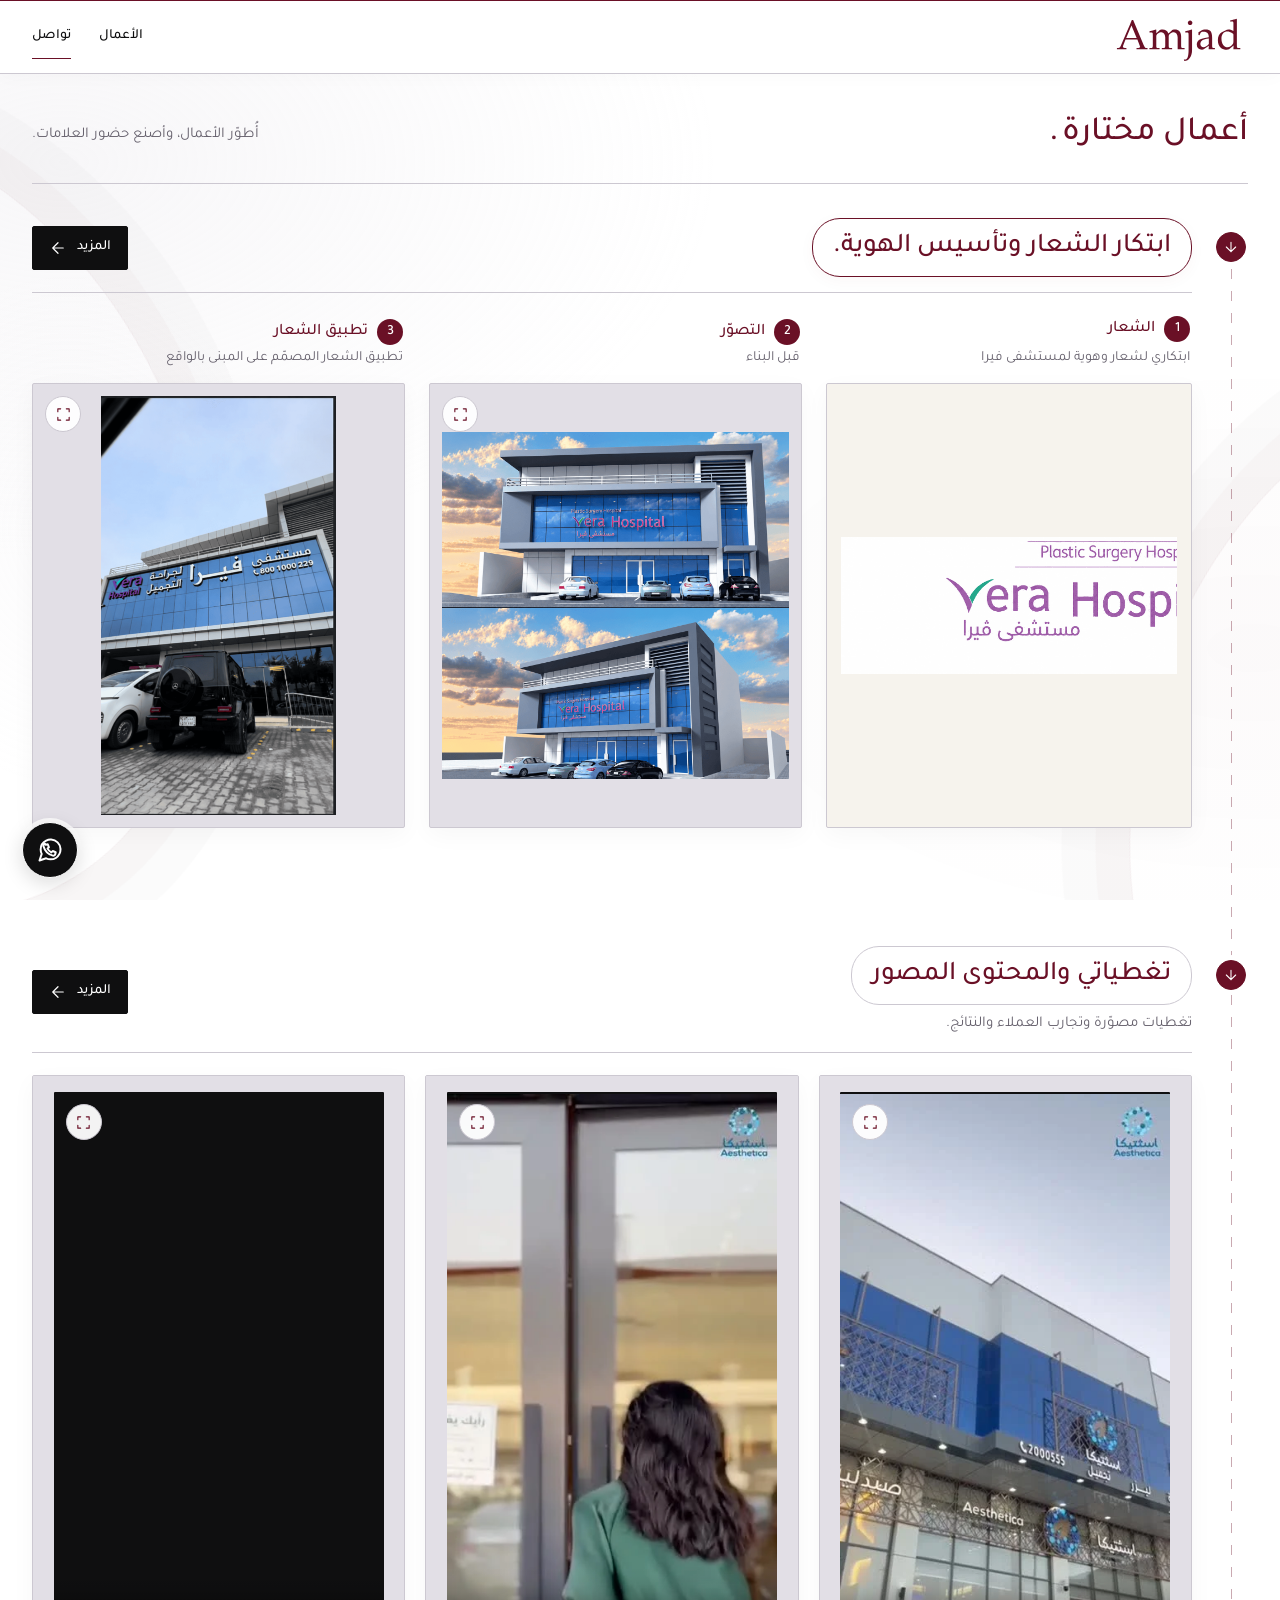
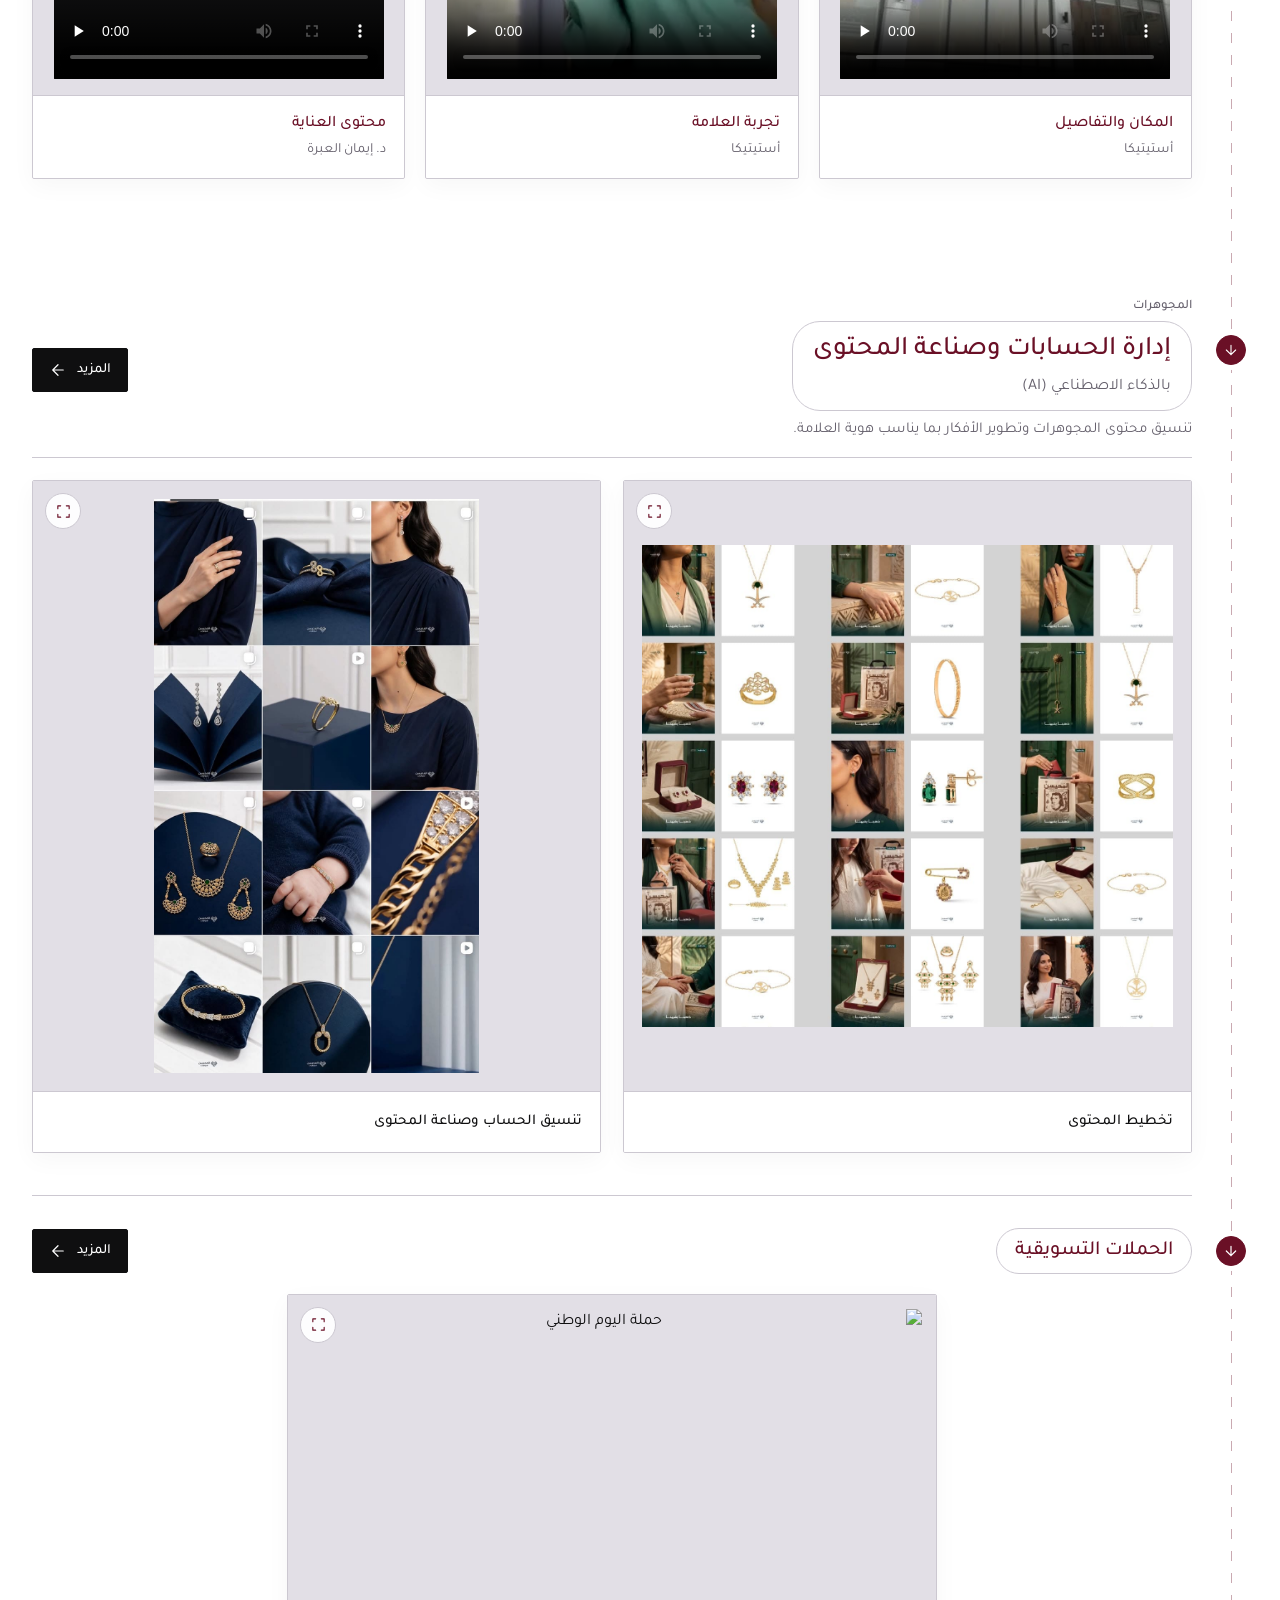
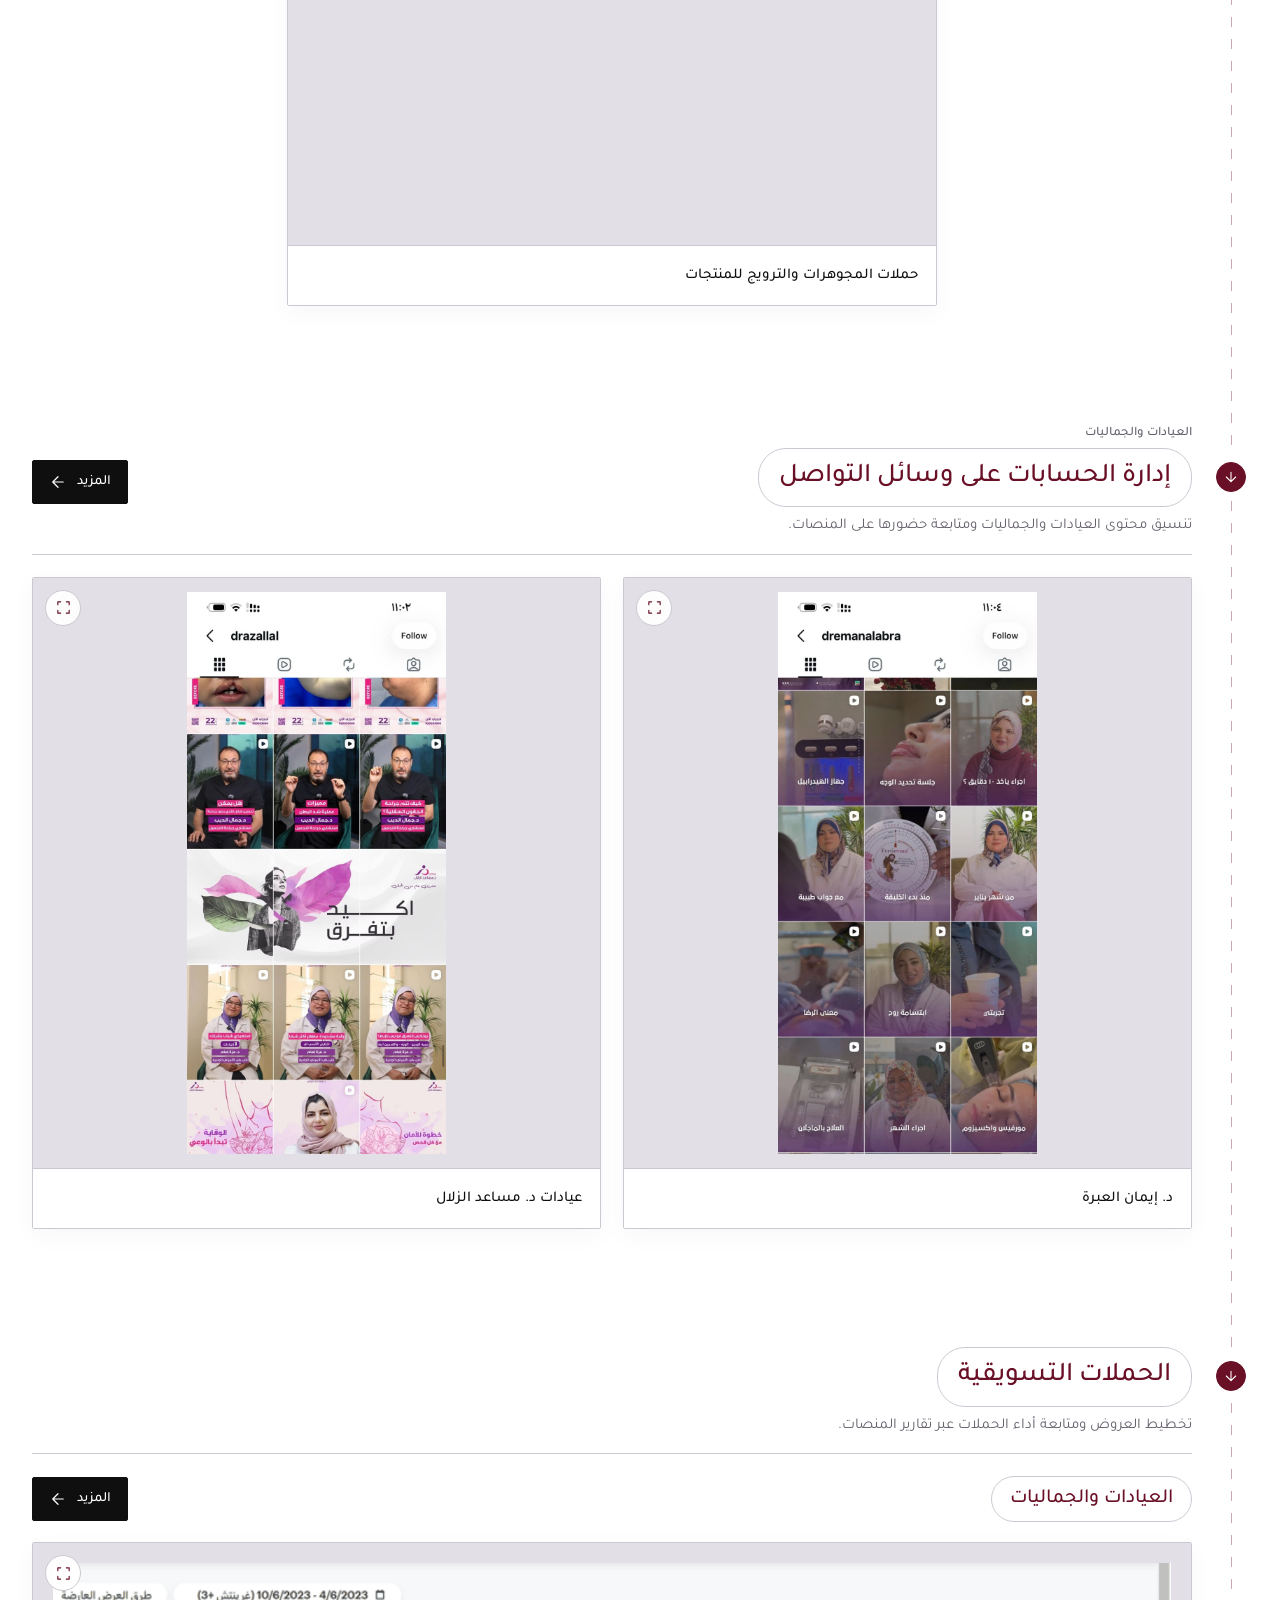
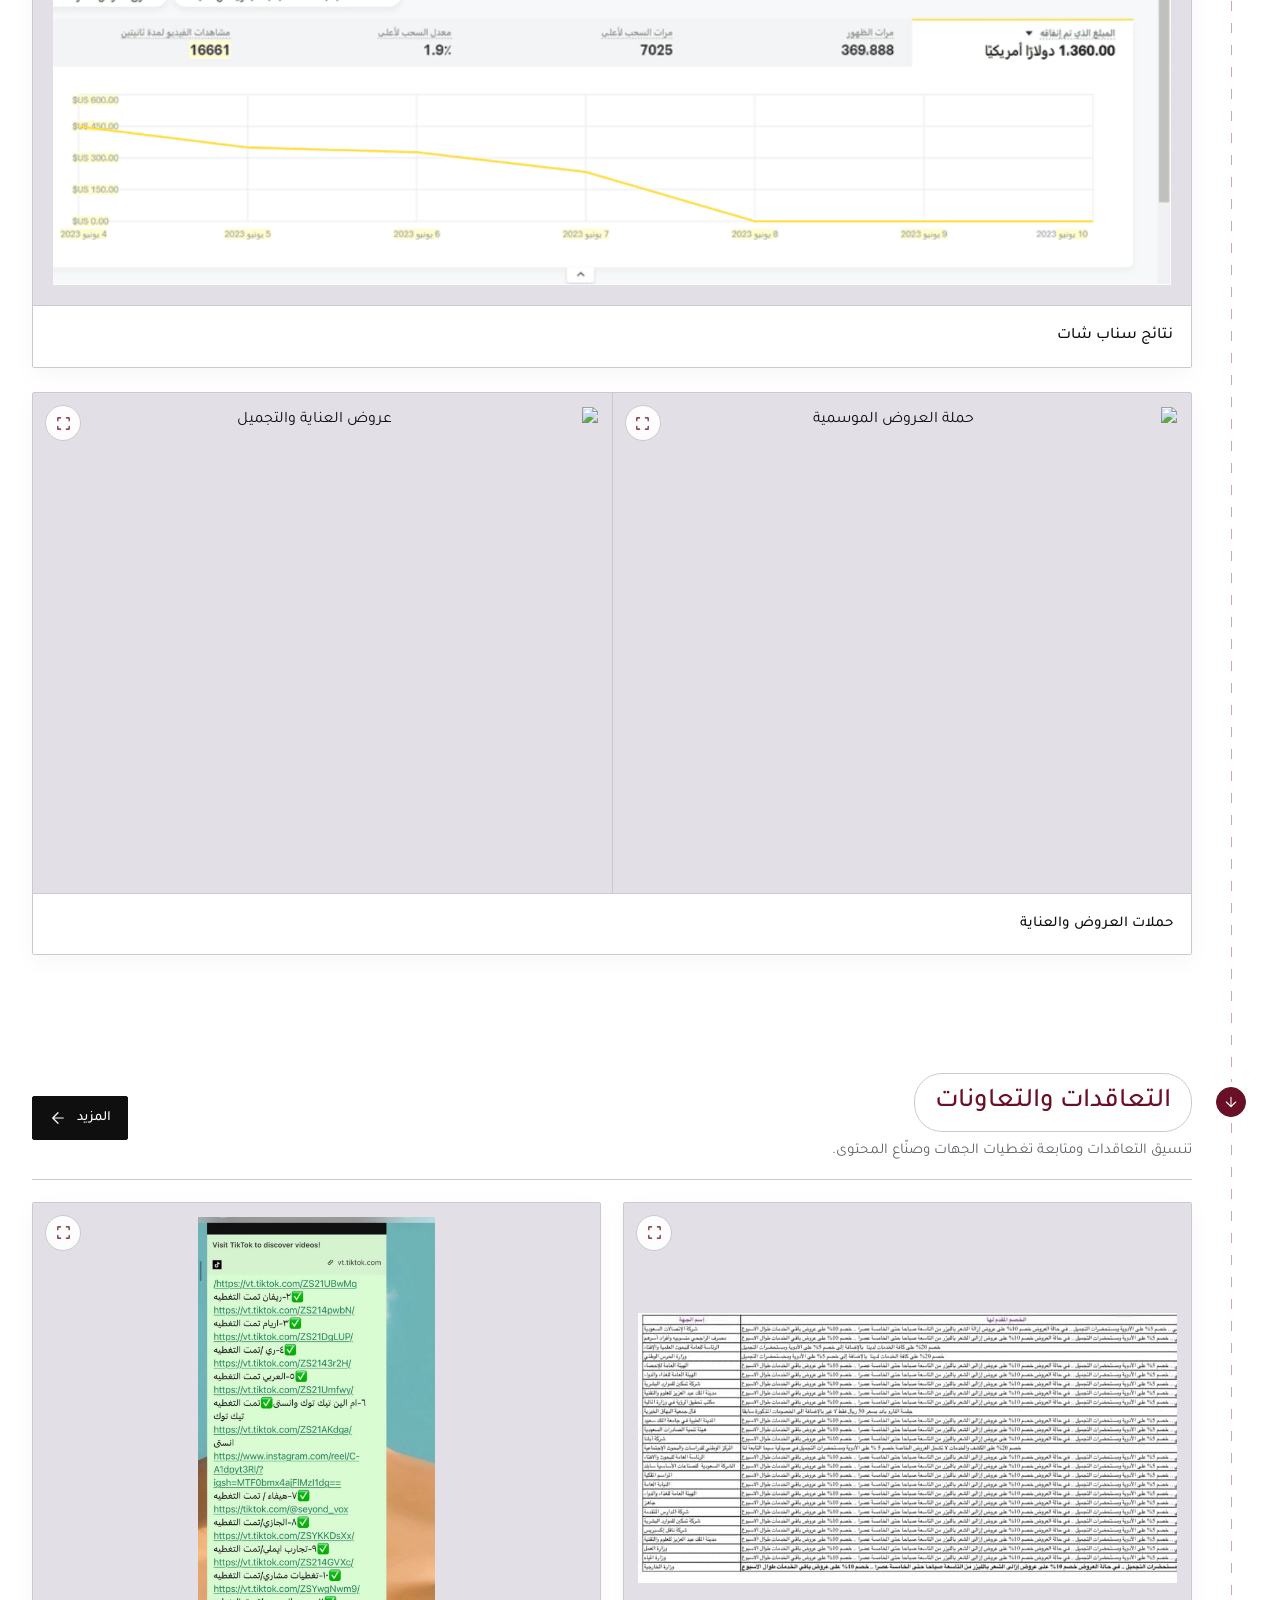
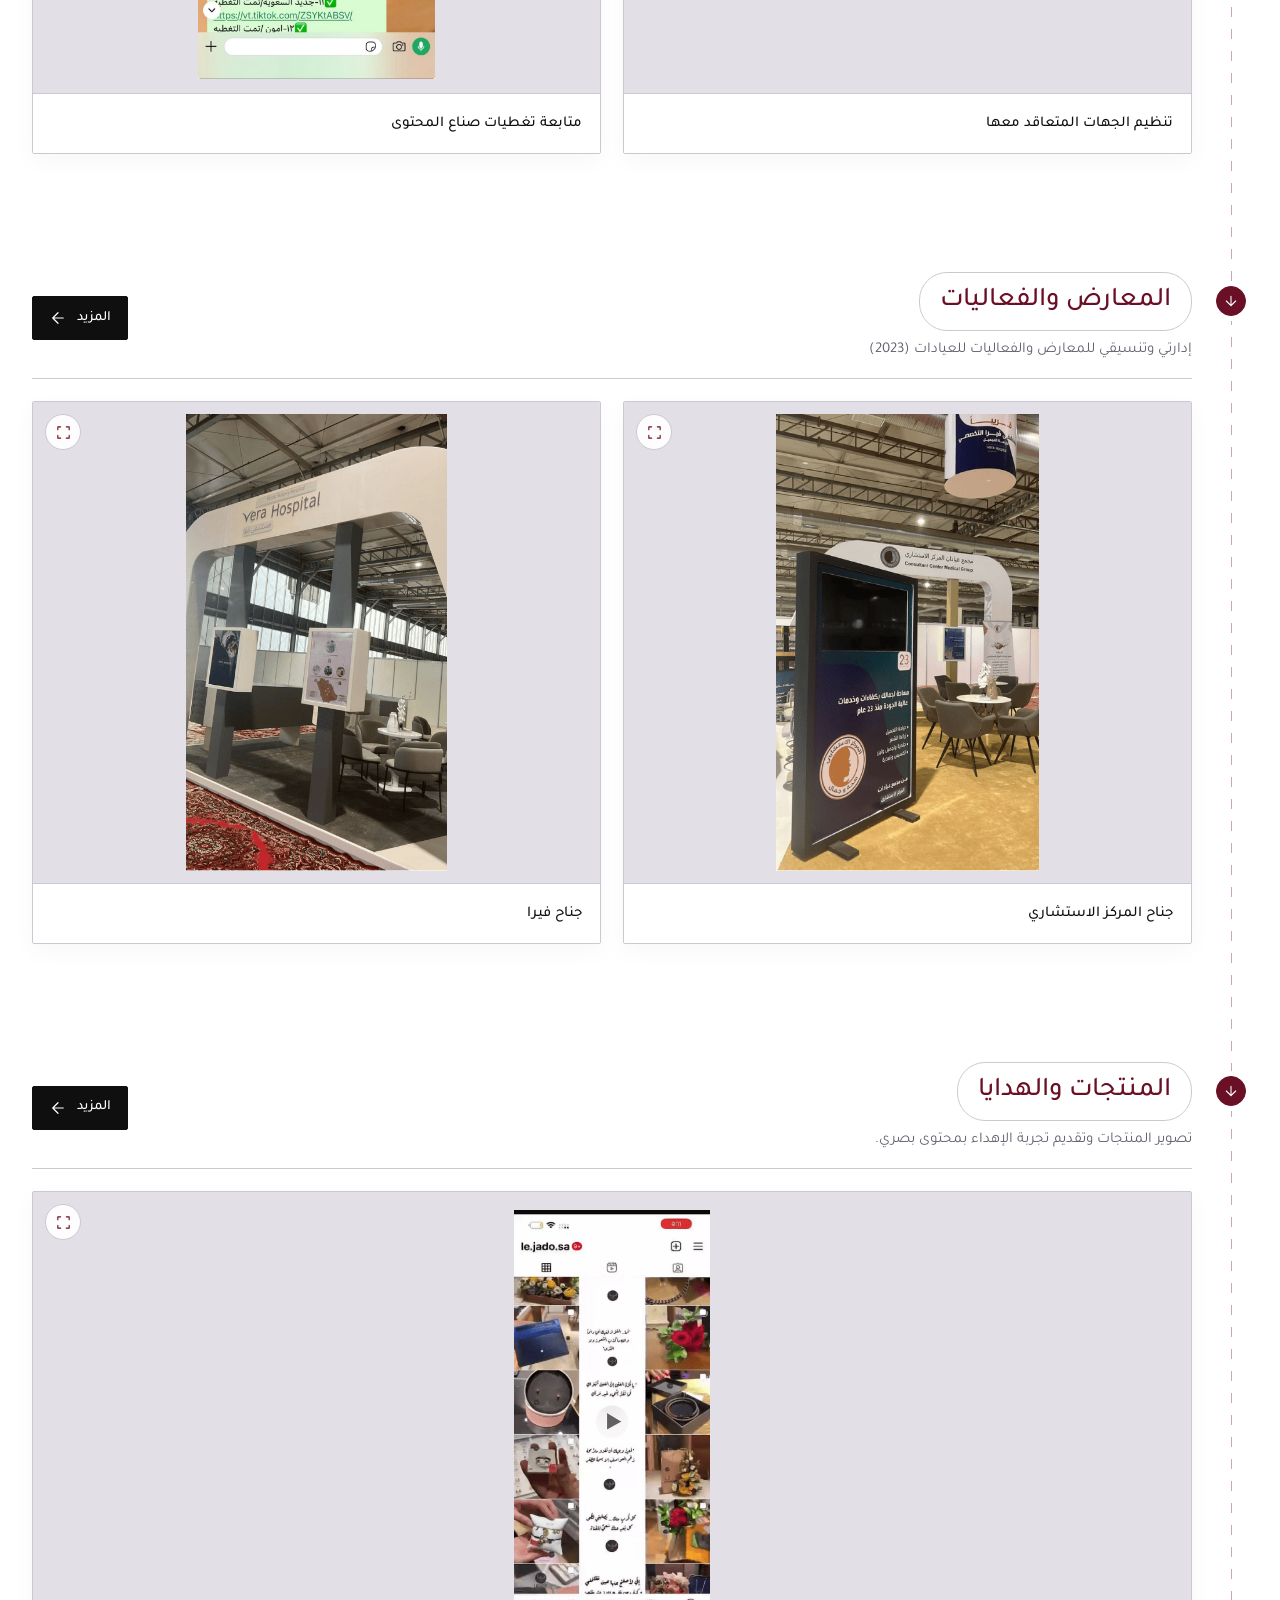
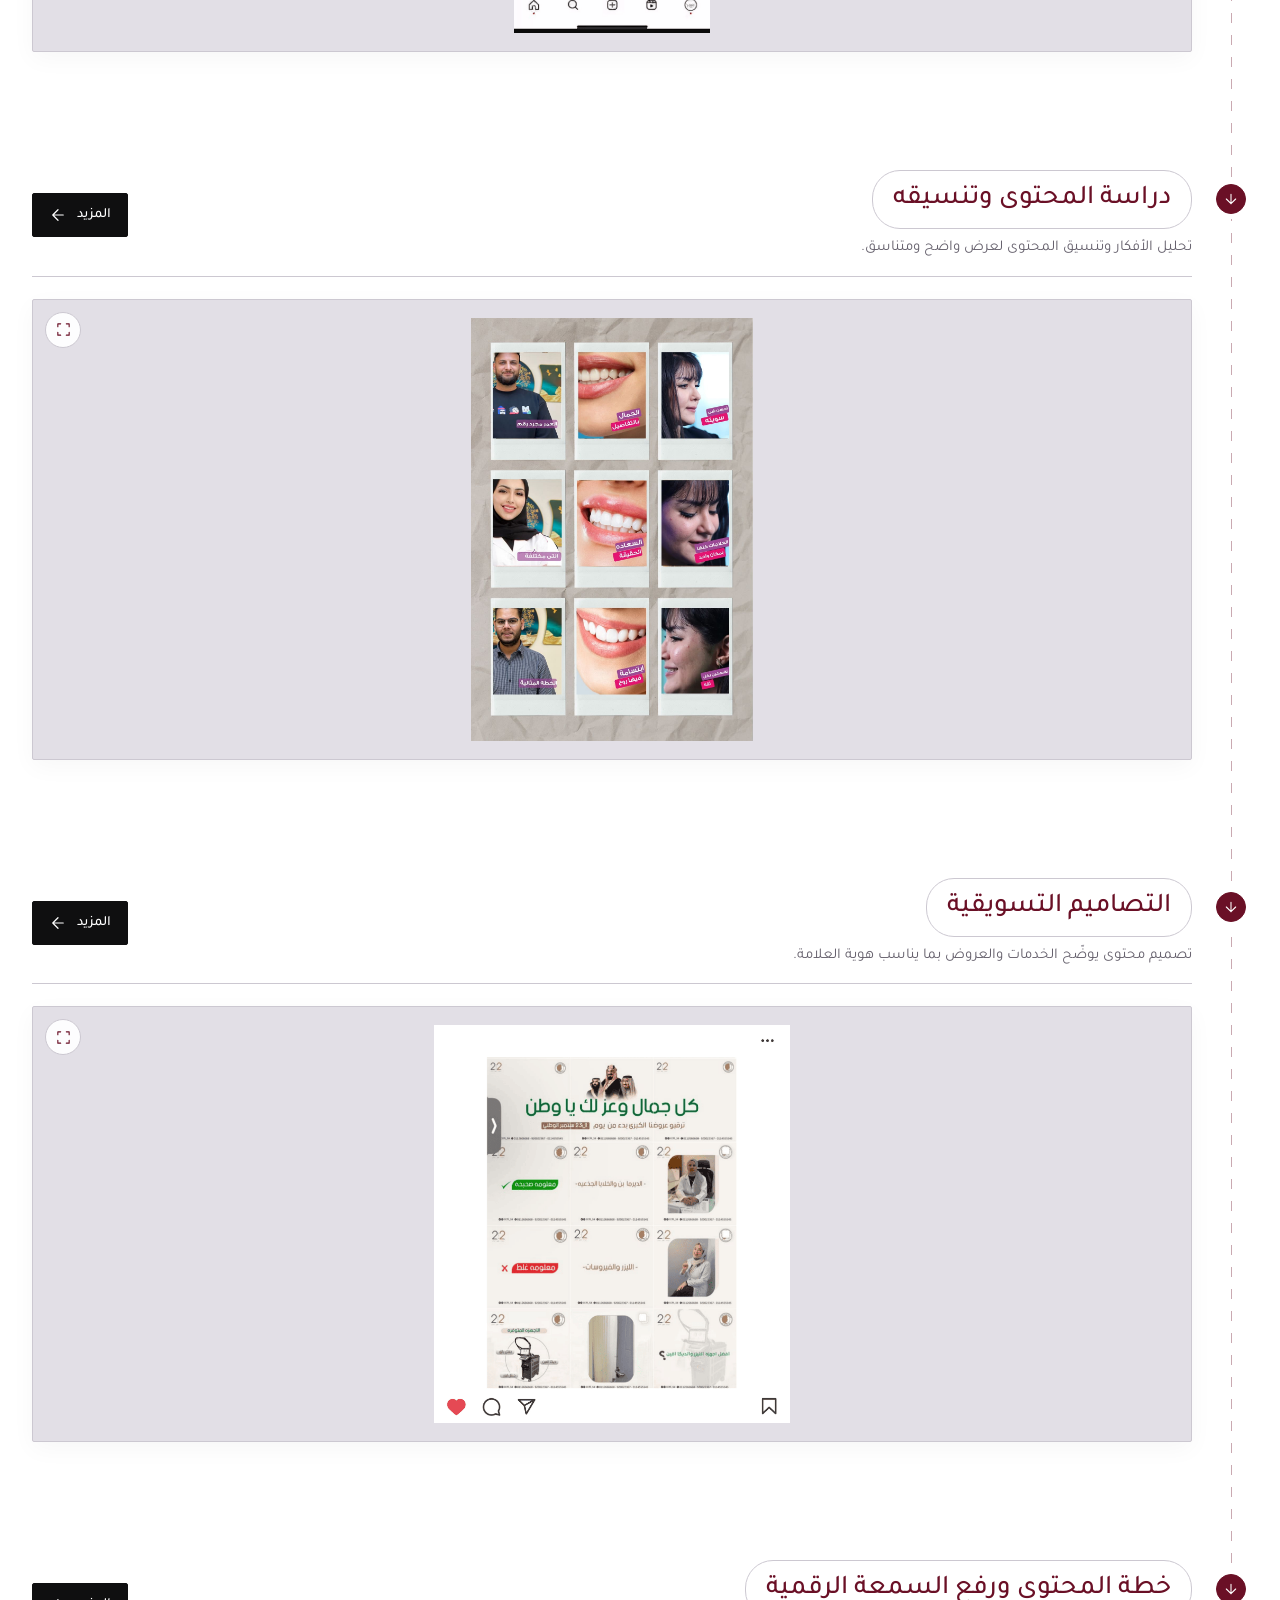
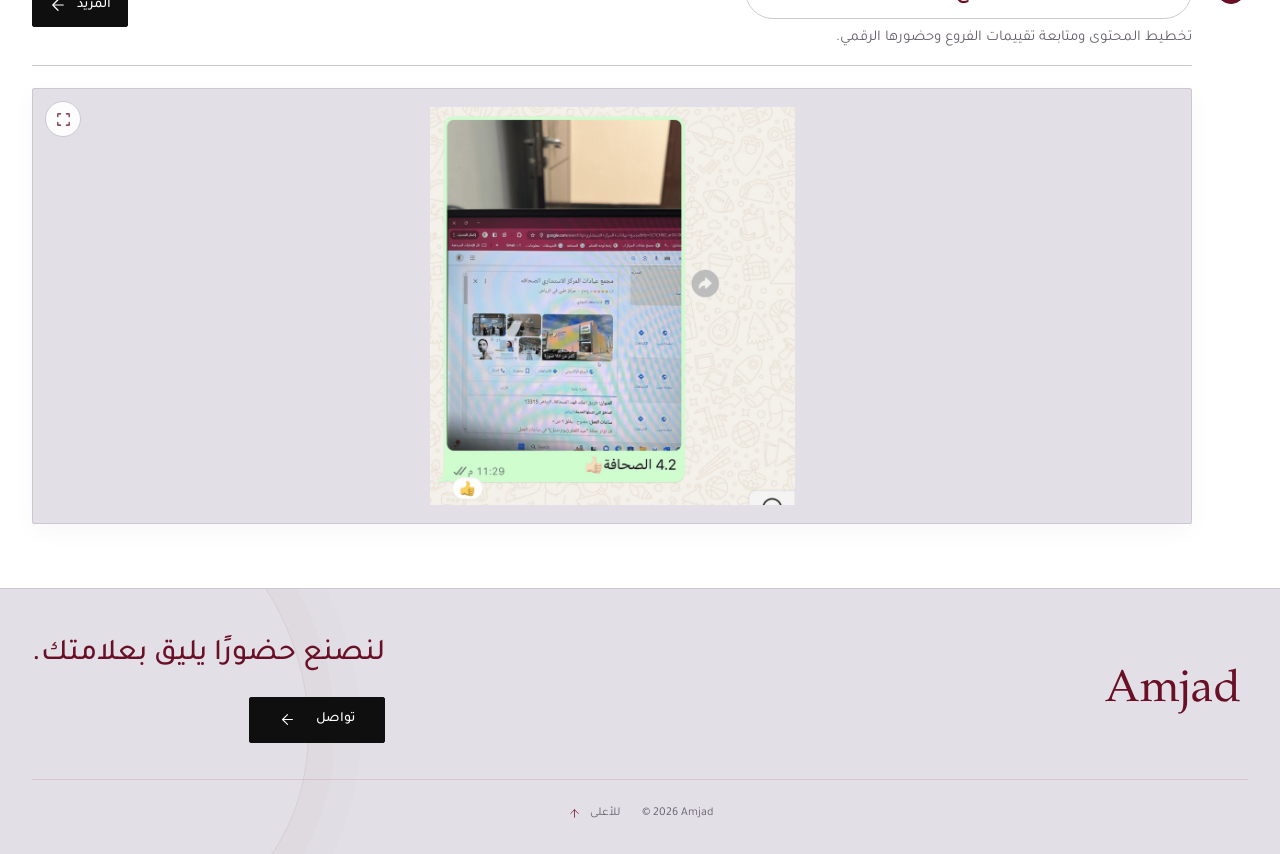
==== index.html @ 22a1ef69 "Add files via upload" ====
<!doctype html>
<html lang="ar" dir="rtl">
<head>
<meta charset="utf-8">
<meta name="viewport" content="width=device-width, initial-scale=1, viewport-fit=cover">
<meta name="theme-color" content="#6a1026">
<meta name="description" content="Amjad — تطوير الأعمال، ابتكار الهوية وصناعة حضور العلامات."><title>Amjad | معرض الأعمال</title>
<link rel="icon" type="image/svg+xml" href="amjad-mark.svg">
<link rel="stylesheet" href="style.css"><script src="script.js" defer></script>
</head>
<body>
<div class="page-ambience" aria-hidden="true"><span class="ambient-orbit orbit-one"></span><span class="ambient-orbit orbit-two"></span><span class="ambient-glow"></span>
</div><a class="skip-link" href="#work">انتقل إلى الأعمال</a>
<header class="site-header">
<div class="wrap header-inner"><a href="#top" class="amjad-brand" aria-label="AMJAD، الرئيسية"><img class="brand-wordmark" src="amjad-wordmark.svg" alt="Amjad" width="144" height="52"></a>
<nav aria-label="التنقل الرئيسي"><a href="#work">الأعمال</a><a class="nav-contact" href="https://wa.me/966501286995" target="_blank" rel="noopener" aria-label="تواصل عبر واتساب">تواصل</a>
</nav>
</div>
</header>
<main id="top">
<section class="hero wrap" aria-labelledby="hero-title">
<div class="hero-copy">
<h1 id="hero-title">أعمال مختارة<span class="hero-period">.</span>
</h1>
<p class="hero-role">أُطوّر الأعمال، وأصنع حضور العلامات.</p>
</div>
</section>
<section id="work" class="work-section wrap" aria-label="الأعمال المختارة">
<section id="vera" class="project-section vera-project" aria-labelledby="title-vera">
<div class="project-heading">
<div class="heading-copy"><a class="section-flow" href="#videos" aria-label="الانتقال إلى تغطياتي والمحتوى المصور">
<svg viewBox="0 0 24 24" fill="none" stroke="currentColor" stroke-width="1.6" stroke-linecap="round" stroke-linejoin="round" aria-hidden="true" focusable="false"><path d="M12 5v14 M5 12l7 7 7-7"/>
</svg></a>
<h2 id="title-vera">ابتكار الشعار وتأسيس الهوية<span class="title-dot">.</span>
</h2>
</div>
<button class="more-link" type="button" data-gallery="vera" data-start="3" aria-label="المزيد من تطبيقات هوية فيرا والكتالوج"><span>المزيد</span>
<svg viewBox="0 0 24 24" fill="none" stroke="currentColor" stroke-width="1.6" stroke-linecap="round" stroke-linejoin="round" aria-hidden="true" focusable="false"><path d="M19 12H5 M12 5l-7 7 7 7"/>
</svg>
</button>
</div>
<div class="vera-journey" aria-label="رحلة فيرا: ابتكار الشعار ثم التصوّر قبل البناء ثم تطبيق الشعار على المبنى">
<figure class="vera-stage vera-logo-stage">
<figcaption><span class="vera-phase-name"><span class="vera-stage-number" dir="ltr">1</span><strong>الشعار</strong></span><span class="vera-stage-note vera-logo-note">ابتكاري لشعار وهوية لمستشفى فيرا</span>
</figcaption>
<div class="vera-logo-board">
<button class="vera-logo" type="button" data-gallery="vera" data-start="0" aria-label="عرض شعار مستشفى فيرا"><img src="logo var(2).png" alt="شعار مستشفى فيرا" loading="eager" decoding="async" fetchpriority="high">
</button>
</div>
</figure>
<div class="vera-visual">
<figure class="media-card vera-stage vera-preview">
<figcaption><span class="vera-phase-name"><span class="vera-stage-number" dir="ltr">2</span><span>التصوّر</span></span><span class="vera-stage-note">قبل البناء</span>
</figcaption>
<button class="media-frame" type="button" data-gallery="vera" data-start="1" aria-label="تكبير: التصوّر قبل البناء"><img src="vera1(3).png" alt="التصوّر قبل البناء" loading="eager" decoding="async"><span class="media-expand">
<svg viewBox="0 0 24 24" fill="none" stroke="currentColor" stroke-width="1.6" stroke-linecap="round" stroke-linejoin="round" aria-hidden="true" focusable="false"><path d="M8 4H4v4 M16 4h4v4 M4 16v4h4 M20 16v4h-4"/>
</svg></span>
</button>
</figure>
<figure class="media-card vera-stage vera-preview">
<figcaption><span class="vera-phase-name"><span class="vera-stage-number" dir="ltr">3</span><span>تطبيق الشعار</span></span><span class="vera-stage-note">تطبيق الشعار المصمّم على المبنى بالواقع</span>
</figcaption>
<button class="media-frame" type="button" data-gallery="vera" data-start="2" aria-label="تكبير: تطبيق الشعار المصمّم على المبنى بالواقع"><img src="vera12.png" alt="تطبيق الشعار المصمّم على المبنى بالواقع" loading="eager" decoding="async"><span class="media-expand">
<svg viewBox="0 0 24 24" fill="none" stroke="currentColor" stroke-width="1.6" stroke-linecap="round" stroke-linejoin="round" aria-hidden="true" focusable="false"><path d="M8 4H4v4 M16 4h4v4 M4 16v4h4 M20 16v4h-4"/>
</svg></span>
</button>
</figure>
</div>
</div>
</section>
<section id="videos" class="project-section videos-section" aria-labelledby="title-videos">
<div class="project-heading">
<div class="heading-copy"><a class="section-flow" href="#content-planning" aria-label="الانتقال إلى إدارة الحسابات وصناعة المحتوى بالذكاء الاصطناعي (AI)">
<svg viewBox="0 0 24 24" fill="none" stroke="currentColor" stroke-width="1.6" stroke-linecap="round" stroke-linejoin="round" aria-hidden="true" focusable="false"><path d="M12 5v14 M5 12l7 7 7-7"/>
</svg></a>
<h2 id="title-videos">تغطياتي والمحتوى المصور</h2>
<p class="section-description">تغطيات مصوّرة وتجارب العملاء والنتائج.</p>
</div>
<button class="more-link" type="button" data-gallery="videos" data-start="3" aria-label="المزيد من تغطياتي والمحتوى المصور"><span>المزيد</span>
<svg viewBox="0 0 24 24" fill="none" stroke="currentColor" stroke-width="1.6" stroke-linecap="round" stroke-linejoin="round" aria-hidden="true" focusable="false"><path d="M19 12H5 M12 5l-7 7 7 7"/>
</svg>
</button>
</div>
<div class="video-grid">
<figure class="video-card">
<div class="video-board">
<div class="video-frame">
<video controls playsinline preload="none" poster="vid as5-poster.webp" aria-label="أستيتيكا — المكان والتفاصيل"><source src="vid as5.mp4" type="video/mp4"><a href="vid as5.mp4">فتح الفيديو</a>
</video>
<button class="media-expand" type="button" data-gallery="videos" data-start="0" aria-label="تكبير: أستيتيكا — المكان والتفاصيل">
<svg viewBox="0 0 24 24" fill="none" stroke="currentColor" stroke-width="1.6" stroke-linecap="round" stroke-linejoin="round" aria-hidden="true" focusable="false"><path d="M8 4H4v4 M16 4h4v4 M4 16v4h4 M20 16v4h-4"/>
</svg>
</button>
</div>
</div>
<figcaption><span class="video-topic">المكان والتفاصيل</span><span class="video-client">أستيتيكا</span>
</figcaption>
</figure>
<figure class="video-card">
<div class="video-board">
<div class="video-frame">
<video controls playsinline preload="none" poster="vid a4-poster.webp" aria-label="أستيتيكا — تجربة العلامة"><source src="vid a4.mp4" type="video/mp4"><a href="vid a4.mp4">فتح الفيديو</a>
</video>
<button class="media-expand" type="button" data-gallery="videos" data-start="1" aria-label="تكبير: أستيتيكا — تجربة العلامة">
<svg viewBox="0 0 24 24" fill="none" stroke="currentColor" stroke-width="1.6" stroke-linecap="round" stroke-linejoin="round" aria-hidden="true" focusable="false"><path d="M8 4H4v4 M16 4h4v4 M4 16v4h4 M20 16v4h-4"/>
</svg>
</button>
</div>
</div>
<figcaption><span class="video-topic">تجربة العلامة</span><span class="video-client">أستيتيكا</span>
</figcaption>
</figure>
<figure class="video-card">
<div class="video-board">
<div class="video-frame">
<video controls playsinline preload="none" poster="vid ema1-poster.webp" aria-label="د. إيمان العبرة — محتوى العناية"><source src="vid ema1.mp4" type="video/mp4"><a href="vid ema1.mp4">فتح الفيديو</a>
</video>
<button class="media-expand" type="button" data-gallery="videos" data-start="2" aria-label="تكبير: د. إيمان العبرة — محتوى العناية">
<svg viewBox="0 0 24 24" fill="none" stroke="currentColor" stroke-width="1.6" stroke-linecap="round" stroke-linejoin="round" aria-hidden="true" focusable="false"><path d="M8 4H4v4 M16 4h4v4 M4 16v4h4 M20 16v4h-4"/>
</svg>
</button>
</div>
</div>
<figcaption><span class="video-topic">محتوى العناية</span><span class="video-client">د. إيمان العبرة</span>
</figcaption>
</figure>
</div>
</section>
<section id="content-planning" class="project-section" aria-labelledby="title-content-planning">
<div class="project-heading">
<div class="heading-copy"><a class="section-flow with-sector" href="#accounts" aria-label="الانتقال إلى إدارة الحسابات على وسائل التواصل">
<svg viewBox="0 0 24 24" fill="none" stroke="currentColor" stroke-width="1.6" stroke-linecap="round" stroke-linejoin="round" aria-hidden="true" focusable="false"><path d="M12 5v14 M5 12l7 7 7-7"/>
</svg></a>
<p class="sector-label">المجوهرات</p>
<h2 id="title-content-planning">إدارة الحسابات وصناعة المحتوى <span class="heading-note">بالذكاء الاصطناعي <span lang="en" dir="ltr">(AI)</span></span>
</h2>
<p class="section-description">تنسيق محتوى المجوهرات وتطوير الأفكار بما يناسب هوية العلامة.</p>
</div>
<button class="more-link" type="button" data-gallery="planning" data-start="2" aria-label="المزيد من إدارة الحسابات وصناعة المحتوى بالذكاء الاصطناعي (AI)"><span>المزيد</span>
<svg viewBox="0 0 24 24" fill="none" stroke="currentColor" stroke-width="1.6" stroke-linecap="round" stroke-linejoin="round" aria-hidden="true" focusable="false"><path d="M19 12H5 M12 5l-7 7 7 7"/>
</svg>
</button>
</div>
<div class="pair-grid planning-grid">
<figure class="media-card planning-preview caption-card">
<button class="media-frame" type="button" data-gallery="planning" data-start="0" aria-label="تكبير: تخطيط المحتوى — توزيع المنشورات"><img src="PLAN4.jpeg" alt="تخطيط المحتوى — توزيع المنشورات" loading="lazy" decoding="async"><span class="media-expand">
<svg viewBox="0 0 24 24" fill="none" stroke="currentColor" stroke-width="1.6" stroke-linecap="round" stroke-linejoin="round" aria-hidden="true" focusable="false"><path d="M8 4H4v4 M16 4h4v4 M4 16v4h4 M20 16v4h-4"/>
</svg></span>
</button>
<figcaption>تخطيط المحتوى</figcaption>
</figure>
<figure class="media-card planning-preview caption-card">
<button class="media-frame" type="button" data-gallery="planning" data-start="1" aria-label="تكبير: المحتوى البصري لحساب المجوهرات"><img src="PLANG MANGE GOLD 4.jpeg" alt="المحتوى البصري لحساب المجوهرات" loading="lazy" decoding="async"><span class="media-expand">
<svg viewBox="0 0 24 24" fill="none" stroke="currentColor" stroke-width="1.6" stroke-linecap="round" stroke-linejoin="round" aria-hidden="true" focusable="false"><path d="M8 4H4v4 M16 4h4v4 M4 16v4h4 M20 16v4h-4"/>
</svg></span>
</button>
<figcaption>تنسيق الحساب وصناعة المحتوى</figcaption>
</figure>
</div>
<article class="sector-group account-content-campaigns" aria-labelledby="sector-jewelryAds">
<div class="sector-heading"><a class="section-flow subsection-flow" href="#accounts" aria-label="الانتقال إلى إدارة حسابات العيادات والجماليات">
<svg viewBox="0 0 24 24" fill="none" stroke="currentColor" stroke-width="1.8" stroke-linecap="round" stroke-linejoin="round" aria-hidden="true" focusable="false"><path d="M12 5v14 M5 12l7 7 7-7"/>
</svg></a>
<h3 id="sector-jewelryAds">الحملات التسويقية</h3>
<button class="more-link" type="button" data-gallery="jewelryAds" data-start="1" aria-label="المزيد من حملات المجوهرات"><span>المزيد</span>
<svg viewBox="0 0 24 24" fill="none" stroke="currentColor" stroke-width="1.6" stroke-linecap="round" stroke-linejoin="round" aria-hidden="true" focusable="false"><path d="M19 12H5 M12 5l-7 7 7 7"/>
</svg>
</button>
</div>
<figure class="media-card campaign-preview caption-card">
<button class="media-frame" type="button" data-gallery="jewelryAds" data-start="0" aria-label="عرض حملة اليوم الوطني وبقية حملات المجوهرات"><img src="WATS1.jpeg" alt="حملة اليوم الوطني" loading="lazy" decoding="async"><span class="media-expand">
<svg viewBox="0 0 24 24" fill="none" stroke="currentColor" stroke-width="1.6" stroke-linecap="round" stroke-linejoin="round" aria-hidden="true" focusable="false"><path d="M8 4H4v4 M16 4h4v4 M4 16v4h4 M20 16v4h-4"/>
</svg></span>
</button>
<figcaption>حملات المجوهرات والترويج للمنتجات</figcaption>
</figure>
</article>
</section>
<section id="accounts" class="project-section" aria-labelledby="title-social">
<div class="project-heading">
<div class="heading-copy"><a class="section-flow with-sector" href="#results" aria-label="الانتقال إلى الحملات التسويقية">
<svg viewBox="0 0 24 24" fill="none" stroke="currentColor" stroke-width="1.6" stroke-linecap="round" stroke-linejoin="round" aria-hidden="true" focusable="false"><path d="M12 5v14 M5 12l7 7 7-7"/>
</svg></a>
<p class="sector-label">العيادات والجماليات</p>
<h2 id="title-social">إدارة الحسابات على وسائل التواصل</h2>
<p class="section-description">تنسيق محتوى العيادات والجماليات ومتابعة حضورها على المنصات.</p>
</div>
<button class="more-link" type="button" data-gallery="social" data-start="2" aria-label="المزيد من إدارة حسابات العيادات والجماليات"><span>المزيد</span>
<svg viewBox="0 0 24 24" fill="none" stroke="currentColor" stroke-width="1.6" stroke-linecap="round" stroke-linejoin="round" aria-hidden="true" focusable="false"><path d="M19 12H5 M12 5l-7 7 7 7"/>
</svg>
</button>
</div>
<div class="pair-grid account-grid">
<figure class="media-card caption-card">
<button class="media-frame" type="button" data-gallery="social" data-start="0" aria-label="تكبير: د. إيمان العبرة"><img src="mange em.jpeg" alt="د. إيمان العبرة" loading="lazy" decoding="async"><span class="media-expand">
<svg viewBox="0 0 24 24" fill="none" stroke="currentColor" stroke-width="1.6" stroke-linecap="round" stroke-linejoin="round" aria-hidden="true" focusable="false"><path d="M8 4H4v4 M16 4h4v4 M4 16v4h4 M20 16v4h-4"/>
</svg></span>
</button>
<figcaption>د. إيمان العبرة</figcaption>
</figure>
<figure class="media-card caption-card">
<button class="media-frame" type="button" data-gallery="social" data-start="1" aria-label="تكبير: عيادات د. مساعد الزلال"><img src="mang1.jpeg" alt="عيادات د. مساعد الزلال" loading="lazy" decoding="async"><span class="media-expand">
<svg viewBox="0 0 24 24" fill="none" stroke="currentColor" stroke-width="1.6" stroke-linecap="round" stroke-linejoin="round" aria-hidden="true" focusable="false"><path d="M8 4H4v4 M16 4h4v4 M4 16v4h4 M20 16v4h-4"/>
</svg></span>
</button>
<figcaption>عيادات د. مساعد الزلال</figcaption>
</figure>
</div>
</section>
<section id="results" class="project-section" aria-labelledby="title-ads">
<div class="project-heading">
<div class="heading-copy"><a class="section-flow" href="#partnerships" aria-label="الانتقال إلى التعاقدات والتعاونات">
<svg viewBox="0 0 24 24" fill="none" stroke="currentColor" stroke-width="1.6" stroke-linecap="round" stroke-linejoin="round" aria-hidden="true" focusable="false"><path d="M12 5v14 M5 12l7 7 7-7"/>
</svg></a>
<h2 id="title-ads">الحملات التسويقية</h2>
<p class="section-description">تخطيط العروض ومتابعة أداء الحملات عبر تقارير المنصات.</p>
</div>
</div>
<article class="sector-group" aria-labelledby="sector-ads">
<div class="sector-heading">
<h3 id="sector-ads">العيادات والجماليات</h3>
<button class="more-link" type="button" data-gallery="ads" data-start="3" aria-label="المزيد من العيادات والجماليات"><span>المزيد</span>
<svg viewBox="0 0 24 24" fill="none" stroke="currentColor" stroke-width="1.6" stroke-linecap="round" stroke-linejoin="round" aria-hidden="true" focusable="false"><path d="M19 12H5 M12 5l-7 7 7 7"/>
</svg>
</button>
</div>
<figure class="snap-report caption-card">
<button type="button" data-gallery="ads" data-start="0" aria-label="تكبير تقرير نتائج سناب شات"><img src="pro1.png" alt="تقرير سناب شات: 369888 مرة ظهور" loading="lazy" decoding="async"><span class="media-expand">
<svg viewBox="0 0 24 24" fill="none" stroke="currentColor" stroke-width="1.6" stroke-linecap="round" stroke-linejoin="round" aria-hidden="true" focusable="false"><path d="M8 4H4v4 M16 4h4v4 M4 16v4h4 M20 16v4h-4"/>
</svg></span>
</button>
<figcaption><span>نتائج سناب شات</span>
</figcaption>
</figure>
<figure class="media-card merged-card caption-card">
<div class="merged-media-grid">
<button class="media-frame" type="button" data-gallery="ads" data-start="1" aria-label="تكبير: حملة العروض الموسمية"><img src="WATS3.jpeg" alt="حملة العروض الموسمية" loading="lazy" decoding="async"><span class="media-expand">
<svg viewBox="0 0 24 24" fill="none" stroke="currentColor" stroke-width="1.6" stroke-linecap="round" stroke-linejoin="round" aria-hidden="true" focusable="false"><path d="M8 4H4v4 M16 4h4v4 M4 16v4h4 M20 16v4h-4"/>
</svg></span>
</button>
<button class="media-frame" type="button" data-gallery="ads" data-start="2" aria-label="تكبير: عروض العناية والتجميل"><img src="WATS5.jpeg" alt="عروض العناية والتجميل" loading="lazy" decoding="async"><span class="media-expand">
<svg viewBox="0 0 24 24" fill="none" stroke="currentColor" stroke-width="1.6" stroke-linecap="round" stroke-linejoin="round" aria-hidden="true" focusable="false"><path d="M8 4H4v4 M16 4h4v4 M4 16v4h4 M20 16v4h-4"/>
</svg></span>
</button>
</div>
<figcaption>حملات العروض والعناية</figcaption>
</figure>
</article>
</section>
<section id="partnerships" class="project-section" aria-labelledby="title-partnerships">
<div class="project-heading">
<div class="heading-copy"><a class="section-flow" href="#exhibitions" aria-label="الانتقال إلى المعارض والفعاليات">
<svg viewBox="0 0 24 24" fill="none" stroke="currentColor" stroke-width="1.6" stroke-linecap="round" stroke-linejoin="round" aria-hidden="true" focusable="false"><path d="M12 5v14 M5 12l7 7 7-7"/>
</svg></a>
<h2 id="title-partnerships">التعاقدات والتعاونات</h2>
<p class="section-description">تنسيق التعاقدات ومتابعة تغطيات الجهات وصنّاع المحتوى.</p>
</div>
<button class="more-link" type="button" data-gallery="contracts" data-start="2" aria-label="المزيد من التعاقدات والتعاونات"><span>المزيد</span>
<svg viewBox="0 0 24 24" fill="none" stroke="currentColor" stroke-width="1.6" stroke-linecap="round" stroke-linejoin="round" aria-hidden="true" focusable="false"><path d="M19 12H5 M12 5l-7 7 7 7"/>
</svg>
</button>
</div>
<div class="pair-grid commerce-grid">
<figure class="media-card commerce-card contract-register caption-card">
<button class="media-frame" type="button" data-gallery="contracts" data-start="0" aria-label="تكبير: تنظيم الجهات المتعاقد معها"><span class="document-crop"><img src="TAG1.jpeg" alt="تنظيم الجهات المتعاقد معها" width="740" height="1600" loading="lazy" decoding="async"></span><span class="media-expand">
<svg viewBox="0 0 24 24" fill="none" stroke="currentColor" stroke-width="1.6" stroke-linecap="round" stroke-linejoin="round" aria-hidden="true" focusable="false"><path d="M8 4H4v4 M16 4h4v4 M4 16v4h4 M20 16v4h-4"/>
</svg></span>
</button>
<figcaption>تنظيم الجهات المتعاقد معها</figcaption>
</figure>
<figure class="media-card commerce-card caption-card">
<button class="media-frame" type="button" data-gallery="contracts" data-start="1" aria-label="تكبير: متابعة تغطيات صناع المحتوى"><img src="PO1.jpeg" alt="متابعة تغطيات صناع المحتوى" width="820" height="1600" loading="lazy" decoding="async"><span class="media-expand">
<svg viewBox="0 0 24 24" fill="none" stroke="currentColor" stroke-width="1.6" stroke-linecap="round" stroke-linejoin="round" aria-hidden="true" focusable="false"><path d="M8 4H4v4 M16 4h4v4 M4 16v4h4 M20 16v4h-4"/>
</svg></span>
</button>
<figcaption>متابعة تغطيات صناع المحتوى</figcaption>
</figure>
</div>
</section>
<section id="exhibitions" class="project-section" aria-labelledby="title-events">
<div class="project-heading">
<div class="heading-copy"><a class="section-flow" href="#gifts" aria-label="الانتقال إلى المنتجات والهدايا">
<svg viewBox="0 0 24 24" fill="none" stroke="currentColor" stroke-width="1.6" stroke-linecap="round" stroke-linejoin="round" aria-hidden="true" focusable="false"><path d="M12 5v14 M5 12l7 7 7-7"/>
</svg></a>
<h2 id="title-events">المعارض والفعاليات</h2>
<p class="section-description">إدارتي وتنسيقي للمعارض والفعاليات للعيادات <span lang="en" dir="ltr">(2023)</span>
</p>
</div>
<button class="more-link" type="button" data-gallery="events" data-start="2" aria-label="المزيد من المعارض والفعاليات"><span>المزيد</span>
<svg viewBox="0 0 24 24" fill="none" stroke="currentColor" stroke-width="1.6" stroke-linecap="round" stroke-linejoin="round" aria-hidden="true" focusable="false"><path d="M19 12H5 M12 5l-7 7 7 7"/>
</svg>
</button>
</div>
<div class="pair-grid event-grid">
<figure class="media-card caption-card">
<button class="media-frame" type="button" data-gallery="events" data-start="0" aria-label="تكبير: جناح المركز الاستشاري"><img src="booth1.png" alt="جناح المركز الاستشاري" loading="lazy" decoding="async"><span class="media-expand">
<svg viewBox="0 0 24 24" fill="none" stroke="currentColor" stroke-width="1.6" stroke-linecap="round" stroke-linejoin="round" aria-hidden="true" focusable="false"><path d="M8 4H4v4 M16 4h4v4 M4 16v4h4 M20 16v4h-4"/>
</svg></span>
</button>
<figcaption>جناح المركز الاستشاري</figcaption>
</figure>
<figure class="media-card caption-card">
<button class="media-frame" type="button" data-gallery="events" data-start="1" aria-label="تكبير: جناح فيرا"><img src="booth3.png" alt="جناح فيرا" loading="lazy" decoding="async"><span class="media-expand">
<svg viewBox="0 0 24 24" fill="none" stroke="currentColor" stroke-width="1.6" stroke-linecap="round" stroke-linejoin="round" aria-hidden="true" focusable="false"><path d="M8 4H4v4 M16 4h4v4 M4 16v4h4 M20 16v4h-4"/>
</svg></span>
</button>
<figcaption>جناح فيرا</figcaption>
</figure>
</div>
</section>
<section id="gifts" class="project-section single-project" aria-labelledby="title-gifts">
<div class="project-heading">
<div class="heading-copy"><a class="section-flow" href="#study" aria-label="الانتقال إلى دراسة المحتوى وتنسيقه">
<svg viewBox="0 0 24 24" fill="none" stroke="currentColor" stroke-width="1.6" stroke-linecap="round" stroke-linejoin="round" aria-hidden="true" focusable="false"><path d="M12 5v14 M5 12l7 7 7-7"/>
</svg></a>
<h2 id="title-gifts">المنتجات والهدايا</h2>
<p class="section-description">تصوير المنتجات وتقديم تجربة الإهداء بمحتوى بصري.</p>
</div>
<button class="more-link" type="button" data-gallery="gifts" data-start="1" aria-label="المزيد من المنتجات والهدايا"><span>المزيد</span>
<svg viewBox="0 0 24 24" fill="none" stroke="currentColor" stroke-width="1.6" stroke-linecap="round" stroke-linejoin="round" aria-hidden="true" focusable="false"><path d="M19 12H5 M12 5l-7 7 7 7"/>
</svg>
</button>
</div>
<figure class="media-card single-preview portrait-preview">
<button class="media-frame" type="button" data-gallery="gifts" data-start="0" aria-label="تكبير: محتوى المنتجات والهدايا"><img src="gif3.png" alt="محتوى المنتجات والهدايا" loading="lazy" decoding="async"><span class="media-expand">
<svg viewBox="0 0 24 24" fill="none" stroke="currentColor" stroke-width="1.6" stroke-linecap="round" stroke-linejoin="round" aria-hidden="true" focusable="false"><path d="M8 4H4v4 M16 4h4v4 M4 16v4h4 M20 16v4h-4"/>
</svg></span>
</button>
</figure>
</section>
<section id="study" class="project-section single-project" aria-labelledby="title-study">
<div class="project-heading">
<div class="heading-copy"><a class="section-flow" href="#designs" aria-label="الانتقال إلى التصاميم التسويقية">
<svg viewBox="0 0 24 24" fill="none" stroke="currentColor" stroke-width="1.6" stroke-linecap="round" stroke-linejoin="round" aria-hidden="true" focusable="false"><path d="M12 5v14 M5 12l7 7 7-7"/>
</svg></a>
<h2 id="title-study">دراسة المحتوى وتنسيقه</h2>
<p class="section-description">تحليل الأفكار وتنسيق المحتوى لعرض واضح ومتناسق.</p>
</div>
<button class="more-link" type="button" data-gallery="study" data-start="1" aria-label="المزيد من دراسة المحتوى وتنسيقه"><span>المزيد</span>
<svg viewBox="0 0 24 24" fill="none" stroke="currentColor" stroke-width="1.6" stroke-linecap="round" stroke-linejoin="round" aria-hidden="true" focusable="false"><path d="M19 12H5 M12 5l-7 7 7 7"/>
</svg>
</button>
</div>
<figure class="media-card single-preview portrait-preview">
<button class="media-frame" type="button" data-gallery="study" data-start="0" aria-label="تكبير: دراسة وتنسيق المحتوى"><img src="tech5.jpeg" alt="دراسة وتنسيق المحتوى" loading="lazy" decoding="async"><span class="media-expand">
<svg viewBox="0 0 24 24" fill="none" stroke="currentColor" stroke-width="1.6" stroke-linecap="round" stroke-linejoin="round" aria-hidden="true" focusable="false"><path d="M8 4H4v4 M16 4h4v4 M4 16v4h4 M20 16v4h-4"/>
</svg></span>
</button>
</figure>
</section>
<section id="designs" class="project-section single-project" aria-labelledby="title-designs">
<div class="project-heading">
<div class="heading-copy"><a class="section-flow" href="#planning-reputation" aria-label="الانتقال إلى خطة المحتوى ورفع السمعة الرقمية">
<svg viewBox="0 0 24 24" fill="none" stroke="currentColor" stroke-width="1.6" stroke-linecap="round" stroke-linejoin="round" aria-hidden="true" focusable="false"><path d="M12 5v14 M5 12l7 7 7-7"/>
</svg></a>
<h2 id="title-designs">التصاميم التسويقية</h2>
<p class="section-description">تصميم محتوى يوضّح الخدمات والعروض بما يناسب هوية العلامة.</p>
</div>
<button class="more-link" type="button" data-gallery="designs" data-start="1" aria-label="المزيد من التصاميم التسويقية"><span>المزيد</span>
<svg viewBox="0 0 24 24" fill="none" stroke="currentColor" stroke-width="1.6" stroke-linecap="round" stroke-linejoin="round" aria-hidden="true" focusable="false"><path d="M19 12H5 M12 5l-7 7 7 7"/>
</svg>
</button>
</div>
<figure class="media-card single-preview wide-preview">
<button class="media-frame" type="button" data-gallery="designs" data-start="0" aria-label="تكبير: المحتوى التسويقي"><img src="pr  is.png" alt="المحتوى التسويقي" loading="lazy" decoding="async"><span class="media-expand">
<svg viewBox="0 0 24 24" fill="none" stroke="currentColor" stroke-width="1.6" stroke-linecap="round" stroke-linejoin="round" aria-hidden="true" focusable="false"><path d="M8 4H4v4 M16 4h4v4 M4 16v4h4 M20 16v4h-4"/>
</svg></span>
</button>
</figure>
</section>
<section id="planning-reputation" class="project-section single-project last-project" aria-labelledby="title-presence">
<div class="project-heading">
<div class="heading-copy"><a class="section-flow" href="#contact" aria-label="الانتقال إلى ختام معرض الأعمال">
<svg viewBox="0 0 24 24" fill="none" stroke="currentColor" stroke-width="1.6" stroke-linecap="round" stroke-linejoin="round" aria-hidden="true" focusable="false"><path d="M12 5v14 M5 12l7 7 7-7"/>
</svg></a>
<h2 id="title-presence">خطة المحتوى ورفع السمعة الرقمية</h2>
<p class="section-description">تخطيط المحتوى ومتابعة تقييمات الفروع وحضورها الرقمي.</p>
</div>
<button class="more-link" type="button" data-gallery="presence" data-start="1" aria-label="المزيد من خطة المحتوى ورفع السمعة الرقمية"><span>المزيد</span>
<svg viewBox="0 0 24 24" fill="none" stroke="currentColor" stroke-width="1.6" stroke-linecap="round" stroke-linejoin="round" aria-hidden="true" focusable="false"><path d="M19 12H5 M12 5l-7 7 7 7"/>
</svg>
</button>
</div>
<figure class="media-card single-preview wide-preview">
<button class="media-frame" type="button" data-gallery="presence" data-start="0" aria-label="تكبير: المركز الاستشاري — فرع الصحافة"><img src="rt2.png" alt="المركز الاستشاري — فرع الصحافة" loading="lazy" decoding="async"><span class="media-expand">
<svg viewBox="0 0 24 24" fill="none" stroke="currentColor" stroke-width="1.6" stroke-linecap="round" stroke-linejoin="round" aria-hidden="true" focusable="false"><path d="M8 4H4v4 M16 4h4v4 M4 16v4h4 M20 16v4h-4"/>
</svg></span>
</button>
</figure>
</section>
</section>
</main>
<footer class="site-footer" id="contact" aria-labelledby="contact-title">
<div class="wrap footer-inner">
<div class="footer-main"><a class="amjad-brand" href="#top" aria-label="Amjad، العودة للأعلى"><img class="brand-wordmark" src="amjad-wordmark-light.svg" alt="Amjad" width="144" height="52"></a>
<div class="footer-invitation">
<h2 id="contact-title">لنصنع حضورًا يليق بعلامتك.</h2><a class="footer-contact" href="https://wa.me/966501286995" target="_blank" rel="noopener" aria-label="تواصل مع Amjad عبر واتساب"><span>تواصل</span>
<svg viewBox="0 0 24 24" fill="none" stroke="currentColor" stroke-width="1.5" stroke-linecap="round" stroke-linejoin="round" aria-hidden="true" focusable="false"><path d="M19 12H5 M12 5l-7 7 7 7"/>
</svg></a>
</div>
</div>
<div class="footer-bottom"><span lang="en" dir="ltr">© 2026 Amjad</span><a class="footer-top" href="#top"><span>للأعلى</span>
<svg viewBox="0 0 24 24" fill="none" stroke="currentColor" stroke-width="1.4" stroke-linecap="round" stroke-linejoin="round" aria-hidden="true" focusable="false"><path d="M12 19V5 M5 12l7-7 7 7"/>
</svg></a>
</div>
</div>
</footer><a class="floating-whatsapp" href="https://wa.me/966501286995" target="_blank" rel="noopener" aria-label="تواصل مع Amjad عبر واتساب">
<svg viewBox="0 0 24 24" fill="none" stroke="currentColor" stroke-width="1.7" stroke-linecap="round" stroke-linejoin="round" aria-hidden="true" focusable="false"><path d="M21 11.5a8.4 8.4 0 0 1-.9 3.8 8.5 8.5 0 0 1-7.6 4.7 8.4 8.4 0 0 1-3.8-.9L3 21l1.9-5.7a8.4 8.4 0 0 1-.9-3.8 8.5 8.5 0 0 1 4.7-7.6 8.4 8.4 0 0 1 3.8-.9h.5a8.5 8.5 0 0 1 8 8v.5Z"/><path d="m8.4 7.5 1.7-.4 1 2.6-1.2 1.1a8 8 0 0 0 3.3 3.3l1.1-1.2 2.6 1-.4 1.7c-.2.9-1.2 1.5-2.1 1.2-3.9-1.1-6.9-4.1-8-8-.3-.9.3-1.9 1.2-2.1Z"/>
</svg></a>
<dialog id="gallery-dialog" aria-labelledby="gallery-title">
<div class="gallery-shell">
<header class="gallery-top">
<div>
<p id="gallery-label">
</p>
<h2 id="gallery-title">
</h2>
</div>
<button class="gallery-close" type="button" aria-label="إغلاق المعرض">
<svg viewBox="0 0 24 24" fill="none" stroke="currentColor" stroke-width="1.6" stroke-linecap="round" stroke-linejoin="round" aria-hidden="true" focusable="false"><path d="m6 6 12 12 M18 6 6 18"/>
</svg>
</button>
</header>
<div class="gallery-stage" id="gallery-stage">
</div>
<div class="gallery-caption">
<p id="gallery-caption">
</p><span id="gallery-counter" dir="ltr"></span>
</div>
<div class="gallery-controls">
<button type="button" id="gallery-prev" class="gallery-arrow" aria-label="الملف السابق" title="الملف السابق">
<svg viewBox="0 0 24 24" fill="none" stroke="currentColor" stroke-width="1.6" stroke-linecap="round" stroke-linejoin="round" aria-hidden="true" focusable="false"><path d="M5 12h14 M12 5l7 7-7 7"/>
</svg>
</button>
<div class="gallery-thumbs" id="gallery-thumbs" aria-label="ملفات المشروع">
</div>
<button type="button" id="gallery-next" class="gallery-arrow" aria-label="الملف التالي" title="الملف التالي">
<svg viewBox="0 0 24 24" fill="none" stroke="currentColor" stroke-width="1.6" stroke-linecap="round" stroke-linejoin="round" aria-hidden="true" focusable="false"><path d="M19 12H5 M12 5l-7 7 7 7"/>
</svg>
</button>
</div><a id="gallery-download" class="gallery-download" hidden download>تحميل خطة يناير</a>
</div>
</dialog>
</body>
</html>
---- style.css ----
@font-face {
  font-family: Tajawal;
  src: url('Tajawal-Regular.ttf') format('truetype');
  font-weight: 400;
  font-display: swap
}

@font-face {
  font-family: Tajawal;
  src: url('Tajawal-Medium.ttf') format('truetype');
  font-weight: 500;
  font-display: swap
}

@font-face {
  font-family: Tajawal;
  src: url('Tajawal-Bold.ttf') format('truetype');
  font-weight: 700;
  font-display: swap
}

:root {
  --paper: #fff;
  --surface: #fff;
  --hero-gray: #f8f7fa;
  --footer-gray: #e2dfe6;
  --ink: #0f0f10;
  --plum: #6a1026;
  --muted: #66616d;
  --line: #ccc8d1;
  --soft: #e2dfe6;
  --warm: #f6f3ed;
  --accent: #6a1026;
  --cream: #fff;
  --gold: #6a1026;
  --wrap: 1320px;
  --section-gap: 118px
}

* {
  box-sizing: border-box
}

html {
  scroll-behavior: smooth;
  scroll-padding-top: 28px
}

body {
  position: relative;
  isolation: isolate;
  margin: 0;
  padding-inline: env(safe-area-inset-right,0px) env(safe-area-inset-left,0px);
  background: var(--paper);
  color: var(--ink);
  font-family: Tajawal,Arial,sans-serif;
  font-size: 16px;
  line-height: 1.65;
  -webkit-font-smoothing: antialiased
}

h1,h2,p,figure {
  margin: 0
}

button,a {
  font: inherit;
  color: inherit;
  -webkit-tap-highlight-color: transparent
}

a {
  text-decoration: none
}

button {
  border: 0;
  cursor: pointer
}

img,video {
  display: block;
  max-width: 100%
}

svg {
  display: block;
  width: 22px;
  height: 22px;
  flex: none
}

button:focus-visible,a:focus-visible {
  outline: 3px solid var(--accent);
  outline-offset: 5px
}

.wrap {
  width: min(var(--wrap),calc(100% - 64px));
  margin-inline: auto
}

.skip-link {
  position: fixed;
  top: -100px;
  right: 20px;
  z-index: 10;
  padding: 10px 20px;
  background: var(--plum);
  color: white
}

.skip-link:focus {
  top: 12px
}

/* A restrained masthead keeps the name and navigation distinct. */
.site-header {
  background: var(--paper);
  color: var(--ink);
  border-top: 1px solid var(--plum);
  border-bottom: 1px solid var(--line);
  box-shadow: 0 3px 18px #0f0f1006
}

.header-inner {
  min-height: 72px;
  display: flex;
  align-items: center;
  justify-content: space-between;
  gap: 24px;
  direction: rtl
}

.site-header .amjad-brand {
  flex: none
}

.site-header nav {
  direction: rtl
}

.amjad-brand {
  display: inline-flex;
  align-items: center;
  direction: ltr;
  padding-block: 4px;
  flex: none
}

.brand-wordmark {
  display: block;
  width: 136px;
  height: auto
}

.site-header nav {
  display: flex;
  align-items: center;
  gap: 28px;
  font-size: 14px;
  font-weight: 500
}

.site-header nav a {
  padding-block: 10px;
  transition: color .18s
}

.site-header nav a:hover {
  color: var(--muted)
}

.nav-contact {
  border-bottom: 1px solid var(--accent)
}

/* Quiet pearl-gray light sits behind the editorial cards. */
.page-ambience {
  position: fixed;
  inset: 0;
  z-index: -1;
  overflow: hidden;
  pointer-events: none;
  background: radial-gradient(ellipse at 5% 18%,#e2dfe642,transparent 38%),radial-gradient(ellipse at 98% 72%,#6a102606,transparent 32%)
}

.ambient-orbit {
  position: absolute;
  width: 620px;
  height: 820px;
  border: 1px solid #6a102612;
  border-radius: 50%;
  box-shadow: 0 0 0 34px #6a102605,0 0 0 68px #0f0f1004;
  will-change: transform;
  animation: ambient-drift 24s ease-in-out infinite alternate
}

.orbit-one {
  left: -430px;
  top: 12%;
  transform: rotate(-24deg)
}

.orbit-two {
  right: -480px;
  bottom: -290px;
  animation-delay: -12s;
  animation-duration: 30s;
  transform: rotate(18deg)
}

.ambient-glow {
  position: absolute;
  left: -140px;
  top: 30%;
  width: 420px;
  height: 520px;
  background: radial-gradient(ellipse,#e2dfe620,transparent 70%);
  animation: ambient-breathe 18s ease-in-out infinite alternate
}

@keyframes ambient-drift {
  to {
    translate: 28px -32px;
    rotate: 7deg
  }

}

@keyframes ambient-breathe {
  to {
    transform: translateY(38px);
    opacity: .4
  }

}

/* The opening is a compact title row, close to the first project. */
.hero {
  position: relative;
  min-height: 94px;
  margin-top: 16px;
  margin-bottom: 34px;
  padding: 22px 0;
  border-bottom: 1px solid var(--line);
  background: transparent;
  color: var(--plum);
  direction: rtl
}

.hero-copy {
  display: flex;
  align-items: center;
  justify-content: space-between;
  gap: 24px;
  min-width: 0;
  text-align: right
}

.hero h1 {
  min-width: 0;
  font-size: 34px;
  font-weight: 500;
  line-height: 1.35;
  letter-spacing: 0;
  color: var(--plum)
}

.hero-period {
  color: var(--accent);
  padding-inline-start: 3px
}

.hero-role {
  font-size: 15px;
  font-weight: 400;
  line-height: 1.7;
  color: var(--muted);
  margin: 0
}

/* Spaced dashes guide the eye between the section arrows. */
.work-section {
  position: relative;
  padding-inline-start: 56px;
  padding-inline-end: 0
}

.project-section {
  position: relative;
  margin-top: var(--section-gap);
  min-width: 0;
  scroll-margin-top: 28px
}

.vera-project {
  margin-top: 0
}

.section-flow {
  position: absolute;
  left: auto;
  right: -61px;
  top: 7px;
  z-index: 2;
  display: grid;
  place-items: center;
  width: 44px;
  height: 44px;
  border: 0;
  background: transparent;
  color: #fff;
  transition: color .18s
}

.section-flow.with-sector {
  top: 31px
}

.section-flow svg {
  position: relative;
  z-index: 1;
  width: 16px;
  height: 16px;
  transition: transform .2s
}

.section-flow:hover {
  color: #fff
}

.project-heading {
  display: flex;
  align-items: center;
  justify-content: space-between;
  gap: 26px;
  margin-bottom: 22px;
  min-height: 44px;
  padding-bottom: 15px;
  border-bottom: 1px solid var(--line)
}

.project-heading h2 {
  display: inline-block;
  max-width: 100%;
  padding: 9px 20px;
  border: 1px solid var(--line);
  border-radius: 28px;
  background: #fff;
  font-size: 27px;
  font-weight: 500;
  line-height: 1.45;
  color: var(--plum);
  min-width: 0
}

#vera .project-heading h2 {
  background: var(--paper);
  border-color: var(--plum);
  color: var(--plum);
  box-shadow: 0 4px 16px #6a102609
}

.more-link {
  display: inline-flex;
  align-items: center;
  justify-content: center;
  gap: 10px;
  min-width: 96px;
  min-height: 44px;
  padding: 10px 16px;
  border: 1px solid var(--ink);
  border-radius: 2px;
  background: var(--ink);
  color: var(--cream);
  font-size: 14px;
  font-weight: 500;
  line-height: 1.3;
  white-space: nowrap;
  flex: none;
  transition: background .18s,color .18s,border-color .18s
}

.more-link span {
  color: inherit
}

.more-link svg {
  width: 18px;
  height: 18px;
  padding: 0;
  border: 0;
  border-radius: 0;
  background: transparent;
  color: inherit
}

.more-link:hover {
  background: var(--plum);
  border-color: var(--plum);
  color: var(--cream)
}

.media-card {
  min-width: 0;
  padding: 0;
  border: 0;
  border-radius: 0;
  background: transparent
}

.media-frame {
  position: relative;
  display: block;
  width: 100%;
  padding: 0;
  overflow: hidden;
  border: 1px solid var(--line);
  border-radius: 2px;
  background: var(--soft)
}

.media-frame img {
  width: 100%;
  height: 100%;
  object-fit: contain
}

.media-expand {
  position: absolute;
  top: 12px;
  left: 12px;
  display: grid;
  place-items: center;
  width: 36px;
  height: 36px;
  padding: 0;
  border: 1px solid var(--line);
  border-radius: 50%;
  background: #fffffff2;
  color: var(--plum);
  z-index: 1;
  transition: background .18s,color .18s
}

.media-expand svg {
  width: 17px;
  height: 17px
}

.media-frame:hover .media-expand,.media-expand:hover {
  background: var(--plum);
  color: var(--paper)
}

.media-card figcaption {
  font-size: 16px;
  font-weight: 500;
  line-height: 1.6;
  padding: 16px 2px 0;
  color: var(--ink)
}

.pair-grid {
  display: grid;
  grid-template-columns: repeat(2,minmax(0,1fr));
  gap: 22px
}

.planning-preview .media-frame {
  height: 610px;
  padding: 18px;
  background: var(--soft)
}

/* One portfolio, organized by the work performed. */
.commerce-grid .media-frame {
  height: 490px;
  padding: 14px;
  background: var(--soft)
}

.contract-register .media-frame {
  display: flex;
  align-items: center;
  justify-content: center
}

.document-crop {
  position: relative;
  display: block;
  width: 100%;
  aspect-ratio: 2/1;
  overflow: hidden
}

.document-crop img {
  position: absolute;
  top: 0;
  left: 0;
  height: auto;
  width: 100%;
  max-width: none;
  transform: translateY(-13%)
}

#results .commerce-grid {
  margin-top: 28px
}

/* Separate industry examples and galleries within each kind of work. */
.work-section::before {
  content: '';
  position: absolute;
  right: 16.5px;
  top: var(--rail-top,32px);
  bottom: var(--rail-bottom,220px);
  width: 1px;
  background: repeating-linear-gradient(to bottom,#6a10265c 0 10px,transparent 10px 22px);
  pointer-events: none
}

.section-flow::before {
  content: '';
  position: absolute;
  inset: 7px;
  border: 1px solid var(--plum);
  border-radius: 50%;
  background: var(--plum);
  box-shadow: 0 0 0 5px var(--paper);
  transition: background .18s,border-color .18s
}

.section-flow:hover::before {
  background: #4c0b1a;
  border-color: #4c0b1a
}

.heading-copy {
  position: relative;
  min-width: 0
}

.section-description {
  max-width: 57ch;
  margin-top: 7px;
  font-size: 15px;
  font-weight: 400;
  line-height: 1.65;
  color: var(--muted)
}

.sector-label {
  font-size: 13px;
  font-weight: 500;
  line-height: 1.6;
  color: var(--muted);
  margin-bottom: 3px
}

.sector-group {
  min-width: 0
}

.sector-group+.sector-group {
  margin-top: 36px;
  padding-top: 30px;
  border-top: 1px solid var(--line)
}

.sector-heading {
  position: relative;
  display: flex;
  align-items: center;
  justify-content: space-between;
  gap: 24px;
  margin-bottom: 20px
}

.sector-heading .subsection-flow {
  top: 50%;
  transform: translateY(-50%)
}

.sector-heading h3 {
  display: inline-block;
  margin: 0;
  min-width: 0;
  padding: 7px 18px;
  border: 1px solid var(--line);
  border-radius: 999px;
  background: #fff;
  font-size: 20px;
  font-weight: 500;
  line-height: 1.5;
  color: var(--plum)
}

.sector-group .snap-report {
  margin-bottom: 24px
}

/* Shared artboards merge related previews without flattening their originals. */
.merged-media-grid {
  display: grid;
  grid-template-columns: repeat(2,minmax(0,1fr));
  gap: 28px;
  padding: 0;
  background: transparent
}

.merged-media-grid .media-frame {
  height: 500px;
  padding: 14px;
  border: 1px solid var(--line);
  border-radius: 2px;
  background: var(--soft)
}

.merged-card figcaption {
  text-align: center
}

.heading-note {
  display: block;
  margin-top: 4px;
  font-size: 16px;
  font-weight: 400;
  line-height: 1.65;
  color: var(--muted)
}

.account-content-campaigns {
  margin-top: 42px;
  padding-top: 32px;
  border-top: 1px solid var(--line)
}

.campaign-preview {
  width: min(650px,100%);
  margin-inline: auto
}

.campaign-preview .media-frame {
  height: 550px;
  padding: 14px;
  background: var(--soft)
}

.campaign-preview figcaption {
  text-align: center
}

.caption-card {
  overflow: hidden;
  border: 1px solid var(--line);
  border-radius: 2px;
  background: #fff;
  box-shadow: 0 7px 24px #0f0f1009
}

.caption-card>.media-frame,.caption-card.snap-report>button {
  border: 0;
  border-radius: 0
}

.caption-card>figcaption,.caption-card.snap-report>figcaption {
  min-height: 60px;
  margin: 0;
  padding: 17px 18px;
  background: #fff;
  border-top: 1px solid var(--line);
  color: var(--ink);
  font-size: 15px;
  font-weight: 500;
  line-height: 1.7;
  text-align: right
}

.caption-card.merged-card .merged-media-grid {
  gap: 1px;
  background: var(--line)
}

.caption-card.merged-card .media-frame {
  border: 0;
  border-radius: 0
}

.caption-card.snap-report figcaption span:first-child {
  color: var(--ink)
}

/* Three equal artboards show Vera's identity journey without hidden stages. */
.title-dot {
  color: var(--accent)
}

.vera-journey {
  display: grid;
  grid-template-columns: minmax(230px,.95fr) minmax(0,2fr);
  gap: 24px;
  min-width: 0
}

.vera-stage {
  position: relative;
  min-width: 0;
  display: flex;
  flex-direction: column
}

.vera-stage.media-card {
  padding: 0;
  border: 0;
  border-radius: 0;
  background: transparent
}

.vera-stage figcaption {
  display: flex;
  flex: 1;
  flex-direction: column;
  justify-content: flex-end;
  min-height: 68px;
  padding: 0 2px 14px;
  font-size: 16px;
  font-weight: 500;
  line-height: 1.5;
  color: var(--plum)
}

.vera-stage .media-frame,.vera-logo-board {
  flex: none
}

.vera-stage figcaption strong {
  font-weight: 500
}

.vera-credit {
  font-size: 15px;
  color: var(--muted);
  font-weight: 400;
  margin-top: 2px
}

.vera-logo-board {
  display: flex;
  align-items: center;
  justify-content: center;
  height: 445px;
  padding: 14px;
  border: 1px solid var(--line);
  border-radius: 2px;
  background: var(--warm)
}

.vera-logo {
  display: flex;
  align-items: center;
  justify-content: center;
  width: 100%;
  aspect-ratio: 2.45;
  padding: 0;
  overflow: hidden;
  border: 0;
  border-radius: 0;
  background: #fff
}

.vera-logo img {
  width: 146%;
  height: auto;
  max-width: none;
  flex: none
}

.vera-visual {
  display: grid;
  grid-template-columns: repeat(2,minmax(0,1fr));
  gap: 24px;
  min-width: 0
}

.vera-preview .media-frame {
  height: 445px;
  border: 1px solid var(--line);
  border-radius: 2px;
  background: var(--soft);
  padding: 12px
}

.vera-phase-name {
  display: flex;
  align-items: center;
  gap: 9px
}

.vera-stage-number {
  display: grid;
  place-items: center;
  flex: none;
  width: 26px;
  height: 26px;
  border-radius: 50%;
  background: var(--plum);
  color: #fff;
  font-size: 14px;
  font-weight: 500;
  line-height: 1
}

.vera-stage-note {
  font-size: 14px;
  line-height: 1.5;
  color: var(--muted);
  font-weight: 400;
  margin-top: 3px
}

.vera-logo-note {
  max-width: 32ch;
  line-height: 1.6;
  margin-top: 5px
}

/* The three films use the same clean frame and caption hierarchy. */
.video-grid {
  display: grid;
  grid-template-columns: repeat(3,minmax(0,1fr));
  gap: 20px
}

.video-card {
  min-width: 0;
  padding: 0;
  overflow: hidden;
  border: 1px solid var(--line);
  border-radius: 2px;
  background: var(--soft)
}

.video-board {
  min-width: 0;
  padding: 16px;
  background: var(--soft)
}

.video-frame {
  position: relative;
  width: min(100%,330px);
  margin-inline: auto;
  aspect-ratio: 9/16;
  overflow: hidden;
  border-radius: 1px;
  background: #0f0f10
}

.video-frame video {
  width: 100%;
  height: 100%;
  object-fit: contain;
  background: #0f0f10
}

.video-card figcaption {
  display: flex;
  flex-direction: column;
  gap: 4px;
  min-height: 80px;
  padding: 16px 18px;
  background: #fff;
  border-top: 1px solid var(--line);
  line-height: 1.55
}

.video-topic {
  font-size: 16px;
  font-weight: 500;
  color: var(--plum)
}

.video-client {
  font-size: 14px;
  color: var(--muted)
}

.account-grid .media-frame {
  height: 590px;
  padding: 14px;
  background: var(--soft)
}

.event-grid .media-frame {
  aspect-ratio: 1.18;
  padding: 12px;
  background: var(--soft)
}

.snap-report>button {
  position: relative;
  display: block;
  width: 100%;
  padding: 20px;
  border: 1px solid var(--line);
  border-radius: 2px;
  background: var(--soft);
  overflow: hidden
}

.snap-report img {
  width: 100%;
  height: auto
}

.snap-report figcaption {
  display: flex;
  align-items: center;
  justify-content: space-between;
  gap: 16px;
  padding: 14px 2px 0;
  font-size: 14px;
  color: var(--muted)
}

.snap-report figcaption span:first-child {
  font-size: 16px;
  font-weight: 500;
  color: var(--plum)
}

/* Full-width title rows prevent narrow, vertical headings on laptops. */
.single-project {
  display: block
}

.single-project .project-heading {
  flex-direction: row;
  align-items: center;
  justify-content: space-between;
  gap: 26px;
  margin-bottom: 22px;
  padding-block: 0;
  padding-bottom: 15px;
  border-bottom: 1px solid var(--line)
}

.single-project .heading-copy {
  flex: 1
}

.single-project .project-heading h2 {
  font-size: 27px;
  line-height: 1.45;
  max-width: 100%;
  width: auto
}

.single-preview {
  width: 100%;
  margin-inline: auto
}

.single-preview .media-frame {
  height: clamp(380px,34vw,520px);
  padding: 18px;
  background: var(--soft)
}

.portrait-preview {
  width: 100%
}

.portrait-preview .media-frame {
  height: clamp(400px,36vw,540px)
}

#planning-reputation .single-preview .media-frame {
  height: clamp(380px,34vw,520px);
  aspect-ratio: auto
}

/* Pearl gray surfaces balance charcoal controls and velvet burgundy headings. */
.site-footer {
  position: relative;
  isolation: isolate;
  overflow: hidden;
  margin-top: 64px;
  padding-top: 44px;
  border-top: 1px solid var(--line);
  background: var(--footer-gray);
  color: var(--ink)
}

.site-footer::before {
  content: '';
  position: absolute;
  z-index: -1;
  left: -110px;
  top: -120px;
  width: 410px;
  height: 470px;
  border: 1px solid #6a102615;
  border-radius: 50%;
  box-shadow: 0 0 0 26px #6a102604,0 0 0 52px #6a102602;
  transform: rotate(-28deg);
  pointer-events: none
}

.footer-inner {
  position: relative
}

.footer-main {
  display: flex;
  align-items: center;
  justify-content: space-between;
  gap: 40px;
  direction: rtl
}

.site-footer .brand-wordmark {
  width: 148px
}

.footer-invitation {
  min-width: 0;
  text-align: right
}

.footer-invitation h2 {
  margin: 0;
  font-size: 30px;
  font-weight: 500;
  line-height: 1.5;
  color: var(--plum)
}

.footer-contact {
  display: inline-flex;
  align-items: center;
  justify-content: center;
  gap: 20px;
  min-width: 136px;
  min-height: 46px;
  margin-top: 19px;
  padding: 10px 21px;
  border: 1px solid var(--ink);
  border-radius: 2px;
  background: var(--ink);
  color: #fff;
  font-size: 14px;
  font-weight: 500;
  direction: rtl;
  transition: background .2s
}

.footer-contact svg {
  width: 17px;
  height: 17px;
  transition: transform .2s
}

.footer-contact:hover {
  background: var(--plum)
}

.footer-contact:hover svg {
  transform: translateX(-3px)
}

.footer-bottom {
  display: flex;
  align-items: center;
  justify-content: center;
  gap: 22px;
  margin-top: 36px;
  padding-block: 18px 24px;
  border-top: 1px solid #6a10261c;
  font-size: 12px;
  color: var(--muted)
}

.footer-top {
  display: inline-flex;
  align-items: center;
  gap: 9px;
  min-height: 32px;
  direction: rtl
}

.footer-top svg {
  width: 13px;
  height: 13px;
  color: var(--gold)
}

/* Native media viewer: arrows, keyboard navigation, and full images. */
dialog {
  padding: 0;
  border: 1px solid var(--line);
  border-radius: 4px;
  width: min(1000px,calc(100vw - 32px));
  max-height: calc(100dvh - 32px);
  background: var(--paper);
  color: var(--ink);
  overflow: auto
}

dialog::backdrop {
  background: #0f0f10d9;
  backdrop-filter: blur(4px)
}

.gallery-shell {
  padding: 24px 28px
}

.gallery-top {
  display: flex;
  align-items: center;
  justify-content: space-between;
  gap: 20px;
  padding-bottom: 16px
}

.gallery-top p {
  font-size: 13px;
  line-height: 1.6;
  color: var(--muted);
  margin-bottom: 4px
}

.gallery-top h2 {
  font-size: 26px;
  font-weight: 500;
  line-height: 1.45;
  color: var(--plum)
}

.gallery-close {
  display: grid;
  place-items: center;
  flex: none;
  width: 44px;
  height: 44px;
  border: 1px solid var(--line);
  border-radius: 50%;
  background: var(--soft)
}

.gallery-close svg {
  width: 22px;
  height: 22px
}

.gallery-stage {
  height: min(58dvh,620px);
  min-height: 160px;
  background: var(--soft);
  display: flex;
  align-items: center;
  justify-content: center;
  overflow: hidden;
  border-radius: 2px;
  touch-action: pan-y
}

.gallery-stage img,.gallery-stage video {
  width: 100%;
  height: 100%;
  object-fit: contain;
  max-height: 100%
}

.gallery-caption {
  display: flex;
  align-items: center;
  justify-content: space-between;
  gap: 20px;
  padding-block: 10px;
  min-height: 54px
}

.gallery-caption p {
  font-size: 15px;
  line-height: 1.6
}

.gallery-caption>span {
  font-size: 13px;
  color: var(--muted);
  white-space: nowrap
}

.gallery-controls {
  display: flex;
  align-items: center;
  gap: 14px
}

.gallery-arrow {
  display: grid;
  place-items: center;
  flex: none;
  width: 44px;
  height: 44px;
  border: 1px solid var(--plum);
  border-radius: 50%;
  background: var(--plum);
  color: #fff
}

.gallery-arrow svg {
  width: 22px;
  height: 22px
}

.gallery-arrow:hover:enabled {
  background: #4c0b1a;
  border-color: #4c0b1a;
  color: #fff
}

.gallery-arrow:disabled {
  opacity: .35;
  cursor: default
}

.gallery-thumbs {
  display: flex;
  align-items: center;
  justify-content: center;
  flex-wrap: wrap;
  flex: 1;
  min-width: 0;
  gap: 7px;
  padding: 4px 0
}

.gallery-thumbs button {
  position: relative;
  flex: none;
  width: 48px;
  height: 48px;
  padding: 0;
  border: 2px solid transparent;
  border-radius: 2px;
  background: var(--soft);
  overflow: hidden
}

.gallery-thumbs img {
  width: 100%;
  height: 100%;
  object-fit: cover
}

.gallery-thumbs button[aria-current=true] {
  border-color: var(--plum)
}

.thumb-video {
  position: absolute;
  bottom: 0;
  left: 0;
  background: #0f0f10df;
  color: white;
  padding: 0 3px;
  font-size: 11px
}

.gallery-download {
  display: inline-block;
  margin-top: 13px;
  font-size: 14px;
  border-bottom: 1px solid var(--accent)
}

.gallery-download[hidden] {
  display: none
}

.media-error {
  padding: 24px;
  text-align: center
}

.media-error a {
  display: block;
  text-decoration: underline
}

body.gallery-open {
  overflow: hidden
}

.floating-whatsapp {
  position: fixed;
  left: calc(22px + env(safe-area-inset-left,0px));
  bottom: calc(22px + env(safe-area-inset-bottom,0px));
  z-index: 40;
  display: grid;
  place-items: center;
  width: 56px;
  height: 56px;
  padding: 0;
  border: 1px solid #fff;
  border-radius: 50%;
  background: var(--ink);
  color: #fff;
  box-shadow: 0 5px 20px #0f0f1026,0 0 0 4px #ffffffcc;
  transition: background .18s,box-shadow .18s
}

.floating-whatsapp svg {
  width: 28px;
  height: 28px
}

.floating-whatsapp:hover {
  background: var(--plum);
  box-shadow: 0 6px 22px #0f0f1033,0 0 0 4px #ffffffcc
}

body.gallery-open .floating-whatsapp {
  visibility: hidden
}

.video-card,.vera-logo-board,.media-card:not(.caption-card)>.media-frame {
  box-shadow: 0 7px 24px #0f0f1009
}

.caption-card:focus-within,.video-card:focus-within {
  border-color: var(--plum)
}

.project-heading h2,.sector-heading h3 {
  overflow-wrap: anywhere;
  text-wrap: pretty
}

.site-header nav a {
  display: inline-flex;
  align-items: center;
  min-height: 44px
}

@media(hover:hover) and (pointer:fine) {
  .video-card,.caption-card,.vera-logo-board,.media-card:not(.caption-card)>.media-frame {
    transition: border-color .24s,box-shadow .24s,transform .24s
  }

  .video-card:hover,.caption-card:hover,.vera-logo-board:hover,.media-card:not(.caption-card)>.media-frame:hover {
    border-color: #6a102645;
    box-shadow: 0 12px 30px #0f0f1010;
    transform: translateY(-2px)
  }

  .section-flow:hover svg {
    transform: translateY(2px)
  }

}

@media(max-width:1000px) {
  .wrap {
    width: calc(100% - 40px)
  }

  .brand-wordmark {
    width: 132px
  }

  .header-inner {
    min-height: 68px
  }

  .project-heading h2 {
    font-size: 24px
  }

  .vera-journey {
    grid-template-columns: minmax(200px,.95fr) minmax(0,2fr);
    gap: 28px
  }

  .vera-visual {
    gap: 18px
  }

  .vera-logo-board,.vera-preview .media-frame {
    height: 390px
  }

  .vera-stage figcaption {
    font-size: 15px
  }

  .video-grid {
    gap: 18px
  }

  .video-board {
    padding: 10px
  }

  .video-topic {
    font-size: 16px
  }

  .account-grid .media-frame {
    height: 490px
  }

  .single-project .project-heading h2 {
    font-size: 24px
  }

}

@media(max-width:780px) {
  .hero {
    min-height: 88px;
    margin-top: 14px;
    margin-bottom: 30px;
    padding: 20px 0
  }

  .hero h1 {
    font-size: 30px
  }

  .hero-role {
    font-size: 14px
  }

  .work-section {
    padding-inline-start: 42px
  }

  .work-section::before {
    right: 15.5px
  }

  .section-flow {
    right: -48px;
    top: 5px
  }

  .section-flow.with-sector {
    top: 29px
  }

  .planning-preview .media-frame {
    height: 500px;
    padding: 12px
  }

  .campaign-preview .media-frame {
    height: 480px
  }

  .merged-media-grid {
    gap: 18px;
    padding: 0
  }

  .merged-media-grid .media-frame {
    height: 390px;
    padding: 8px
  }

  .commerce-grid .media-frame {
    height: 400px
  }

  :root {
    --section-gap: 98px
  }

  .wrap {
    width: calc(100% - 32px)
  }

  .header-inner {
    min-height: 66px;
    flex-direction: row;
    align-items: center;
    justify-content: space-between;
    gap: 18px;
    padding-block: 12px
  }

  .brand-wordmark {
    width: 128px
  }

  .site-header nav {
    font-size: 14px;
    gap: 24px;
    justify-content: center;
    flex-wrap: wrap
  }

  .project-heading {
    gap: 22px;
    margin-bottom: 20px
  }

  .project-heading h2 {
    font-size: 24px
  }

  .more-link {
    font-size: 14px
  }

  .vera-journey {
    grid-template-columns: 1fr;
    gap: 26px
  }

  .vera-logo-stage figcaption {
    min-height: 0;
    padding: 0 2px 12px;
    font-size: 16px
  }

  .vera-logo-board {
    height: auto;
    min-height: 160px;
    padding: 20px
  }

  .vera-logo {
    max-width: 440px
  }

  .vera-credit {
    font-size: 15px
  }

  .vera-visual {
    gap: 18px
  }

  .vera-preview .media-frame {
    height: 350px;
    padding: 7px
  }

  .vera-stage.vera-preview figcaption {
    min-height: 58px;
    padding: 0 0 12px;
    font-size: 15px;
    line-height: 1.45
  }

  .video-grid {
    grid-template-columns: repeat(2,minmax(0,1fr));
    gap: 18px
  }

  .video-board {
    padding: 10px
  }

  .video-frame {
    width: min(100%,230px)
  }

  .video-card:nth-child(3) {
    grid-column: 1/-1;
    display: grid;
    grid-template-columns: minmax(0,1fr) minmax(0,1fr);
    align-items: stretch;
    gap: 0;
    padding: 0
  }

  .video-card:nth-child(3) .video-frame {
    width: min(100%,190px)
  }

  .video-card:nth-child(3) figcaption {
    justify-content: center;
    border-top: 0;
    border-inline-start: 1px solid var(--line);
    padding: 18px 16px
  }

  .video-card:nth-child(3) .video-topic {
    font-size: 17px
  }

  .video-card:nth-child(3) .video-client {
    font-size: 14px
  }

  .pair-grid {
    gap: 14px
  }

  .account-grid .media-frame {
    height: 440px;
    padding: 8px
  }

  .event-grid .media-frame {
    aspect-ratio: 1.05;
    padding: 6px
  }

  .single-project {
    display: block
  }

  .single-project .project-heading {
    flex-direction: row;
    align-items: center;
    justify-content: space-between;
    gap: 22px;
    margin-bottom: 20px;
    padding: 0 0 15px
  }

  .single-project .project-heading h2 {
    font-size: 24px;
    max-width: none
  }

  .portrait-preview {
    width: min(560px,100%)
  }

  .single-preview .media-frame {
    height: 540px
  }

  .portrait-preview .media-frame {
    height: 630px
  }

  .site-footer {
    margin-top: 56px;
    padding-top: 36px
  }

  .footer-invitation h2 {
    font-size: 27px
  }

}

@media(max-width:560px) {
  .hero {
    min-height: 92px;
    margin-top: 10px;
    margin-bottom: 28px;
    padding: 16px 0
  }

  .hero-copy {
    display: block
  }

  .hero h1 {
    font-size: 27px
  }

  .hero-role {
    font-size: 14px;
    margin-top: 5px
  }

  .orbit-one {
    left: -540px
  }

  .orbit-two {
    right: -560px
  }

  .page-ambience {
    opacity: .65
  }

  .ambient-orbit,.ambient-glow {
    animation: none;
    will-change: auto
  }

  .ambient-glow {
    display: none
  }

  .work-section {
    padding-inline-start: 28px
  }

  .work-section::before {
    right: 11.5px;
    background: repeating-linear-gradient(to bottom,#6a10265c 0 8px,transparent 8px 18px)
  }

  .section-flow {
    right: -38px;
    top: 3px
  }

  .section-flow.with-sector {
    top: 27px
  }

  .project-heading .heading-copy {
    grid-column: 1/-1
  }

  .project-heading>.more-link {
    grid-column: 2;
    justify-self: end
  }

  .project-heading h2 {
    padding: 8px 14px;
    border-radius: 25px
  }

  .sector-heading h3 {
    padding: 7px 13px
  }

  .planning-preview .media-frame {
    height: 345px;
    padding: 6px
  }

  .planning-preview figcaption {
    font-size: 14px;
    line-height: 1.6
  }

  .section-description {
    font-size: 14px;
    line-height: 1.7;
    margin-top: 6px
  }

  .campaign-preview .media-frame {
    height: 430px;
    padding: 5px
  }

  .heading-note {
    font-size: 14px;
    margin-top: 3px
  }

  .account-content-campaigns {
    margin-top: 26px;
    padding-top: 24px
  }

  .merged-media-grid {
    gap: 14px;
    padding: 0
  }

  .merged-media-grid .media-frame {
    height: 335px;
    padding: 5px
  }

  .sector-heading {
    display: grid;
    grid-template-columns: minmax(0,1fr) auto;
    gap: 14px;
    margin-bottom: 16px
  }

  .sector-heading h3 {
    font-size: 18px
  }

  .sector-group+.sector-group {
    margin-top: 28px;
    padding-top: 24px
  }

  .sector-group .snap-report {
    margin-bottom: 20px
  }

  .commerce-grid .media-frame {
    height: 340px;
    padding: 5px
  }

  .floating-whatsapp {
    left: calc(16px + env(safe-area-inset-left,0px));
    bottom: calc(18px + env(safe-area-inset-bottom,0px))
  }

  .wrap {
    width: calc(100% - 20px)
  }

  .header-inner {
    min-height: 62px;
    flex-wrap: nowrap;
    gap: 16px;
    padding-block: 10px
  }

  .site-header nav {
    width: auto;
    justify-content: flex-start;
    gap: 20px;
    font-size: 14px
  }

  .site-header nav a {
    padding-block: 6px
  }

  .brand-wordmark {
    width: 122px
  }

  :root {
    --section-gap: 88px
  }

  .project-heading {
    display: grid;
    grid-template-columns: minmax(0,1fr) auto;
    align-items: center;
    gap: 14px;
    margin-bottom: 18px
  }

  .project-heading h2,.single-project .project-heading h2 {
    font-size: 21px;
    line-height: 1.5
  }

  .more-link {
    font-size: 14px;
    min-width: 92px
  }

  .single-project .project-heading {
    display: grid;
    grid-template-columns: minmax(0,1fr) auto;
    gap: 14px;
    align-items: center
  }

  .vera-logo-board {
    min-height: 0;
    padding: 16px
  }

  .vera-logo-stage figcaption {
    font-size: 15px
  }

  .vera-credit,.vera-stage-note {
    font-size: 14px
  }

  .vera-visual {
    gap: 12px
  }

  .vera-stage.vera-preview figcaption {
    font-size: 14px;
    min-height: 72px;
    padding-bottom: 12px
  }

  .vera-preview .media-frame {
    height: clamp(190px,58vw,280px);
    padding: 6px
  }

  .media-card {
    padding: 0
  }

  .media-card figcaption {
    font-size: 14px;
    padding: 12px 2px 3px
  }

  .caption-card>figcaption {
    padding: 14px 12px;
    min-height: 54px;
    font-size: 14px
  }

  .caption-card.snap-report figcaption {
    padding: 15px 14px
  }

  .pair-grid {
    gap: 10px
  }

  .account-grid .media-frame {
    height: 370px;
    padding: 6px
  }

  .event-grid .media-frame {
    aspect-ratio: .9;
    padding: 5px
  }

  .video-grid {
    gap: 10px
  }

  .video-board {
    padding: 8px
  }

  .video-frame {
    width: min(100%,180px)
  }

  .video-card figcaption {
    padding: 15px 13px;
    gap: 4px;
    min-height: 80px
  }

  .video-topic {
    font-size: 14px
  }

  .video-client {
    font-size: 13px
  }

  .video-card:nth-child(3) {
    gap: 0;
    padding: 0
  }

  .video-card:nth-child(3) .video-frame {
    width: min(100%,160px)
  }

  .video-card:nth-child(3) figcaption {
    padding: 14px 12px
  }

  .video-card:nth-child(3) .video-topic {
    font-size: 16px
  }

  .video-card:nth-child(3) .video-client {
    font-size: 14px
  }

  .snap-report>button {
    padding: 7px
  }

  .snap-report figcaption {
    font-size: 13px;
    padding-top: 12px
  }

  .snap-report figcaption span:first-child {
    font-size: 15px
  }

  .single-preview .media-frame {
    height: clamp(320px,112vw,480px);
    padding: 8px
  }

  .portrait-preview .media-frame {
    height: clamp(430px,152vw,620px)
  }

  #planning-reputation .single-preview .media-frame {
    height: auto;
    aspect-ratio: 1.4
  }

  .media-expand {
    top: 8px;
    left: 8px;
    width: 34px;
    height: 34px
  }

  .media-expand svg {
    width: 16px;
    height: 16px
  }

  .video-frame .media-expand {
    top: 6px;
    left: 6px;
    width: 44px;
    height: 44px
  }

  .caption-card,.video-card,.vera-logo-board,.media-card:not(.caption-card)>.media-frame {
    box-shadow: 0 4px 16px #0f0f1008
  }

  .site-footer {
    margin-top: 48px;
    padding-top: 30px;
    padding-bottom: calc(48px + env(safe-area-inset-bottom,0px))
  }

  .footer-main {
    flex-direction: column;
    align-items: flex-start;
    gap: 24px
  }

  .site-footer .brand-wordmark {
    width: 124px
  }

  .footer-invitation h2 {
    font-size: 25px;
    line-height: 1.6
  }

  .footer-contact {
    margin-top: 16px;
    gap: 20px
  }

  .footer-bottom {
    margin-top: 28px;
    padding-block: 17px 18px;
    gap: 18px
  }

  .site-footer::before {
    left: -220px;
    top: -80px;
    opacity: .65
  }

  dialog {
    width: calc(100vw - 20px);
    max-height: calc(100dvh - 20px);
    overscroll-behavior: contain
  }

  .gallery-shell {
    padding: 18px 14px
  }

  .gallery-top {
    gap: 14px;
    padding-bottom: 14px
  }

  .gallery-top h2 {
    font-size: 22px
  }

  .gallery-top p {
    font-size: 12px
  }

  .gallery-stage {
    height: 49dvh
  }

  .gallery-caption {
    gap: 12px;
    min-height: 54px
  }

  .gallery-caption p {
    font-size: 14px
  }

  .gallery-controls {
    gap: 8px
  }

  .gallery-thumbs {
    gap: 6px
  }

  .gallery-thumbs button {
    width: 44px;
    height: 44px
  }

  .gallery-arrow {
    width: 44px;
    height: 44px
  }

  .gallery-arrow svg {
    width: 20px;
    height: 20px
  }

  .footer-top {
    min-height: 44px
  }

}

@media(max-width:380px) {
  .project-heading h2,.single-project .project-heading h2 {
    font-size: 20px
  }

  .account-grid .media-frame {
    height: 340px
  }

  .event-grid .media-frame {
    aspect-ratio: .85
  }

  .video-topic {
    font-size: 14px
  }

  .video-client {
    font-size: 13px
  }

  .footer-invitation h2 {
    font-size: 23px
  }

}

@media(prefers-reduced-motion:reduce) {
  html {
    scroll-behavior: auto
  }

  *,*::before,*::after {
    transition: none!important;
    animation: none!important
  }

  .page-ambience {
    will-change: auto
  }

}
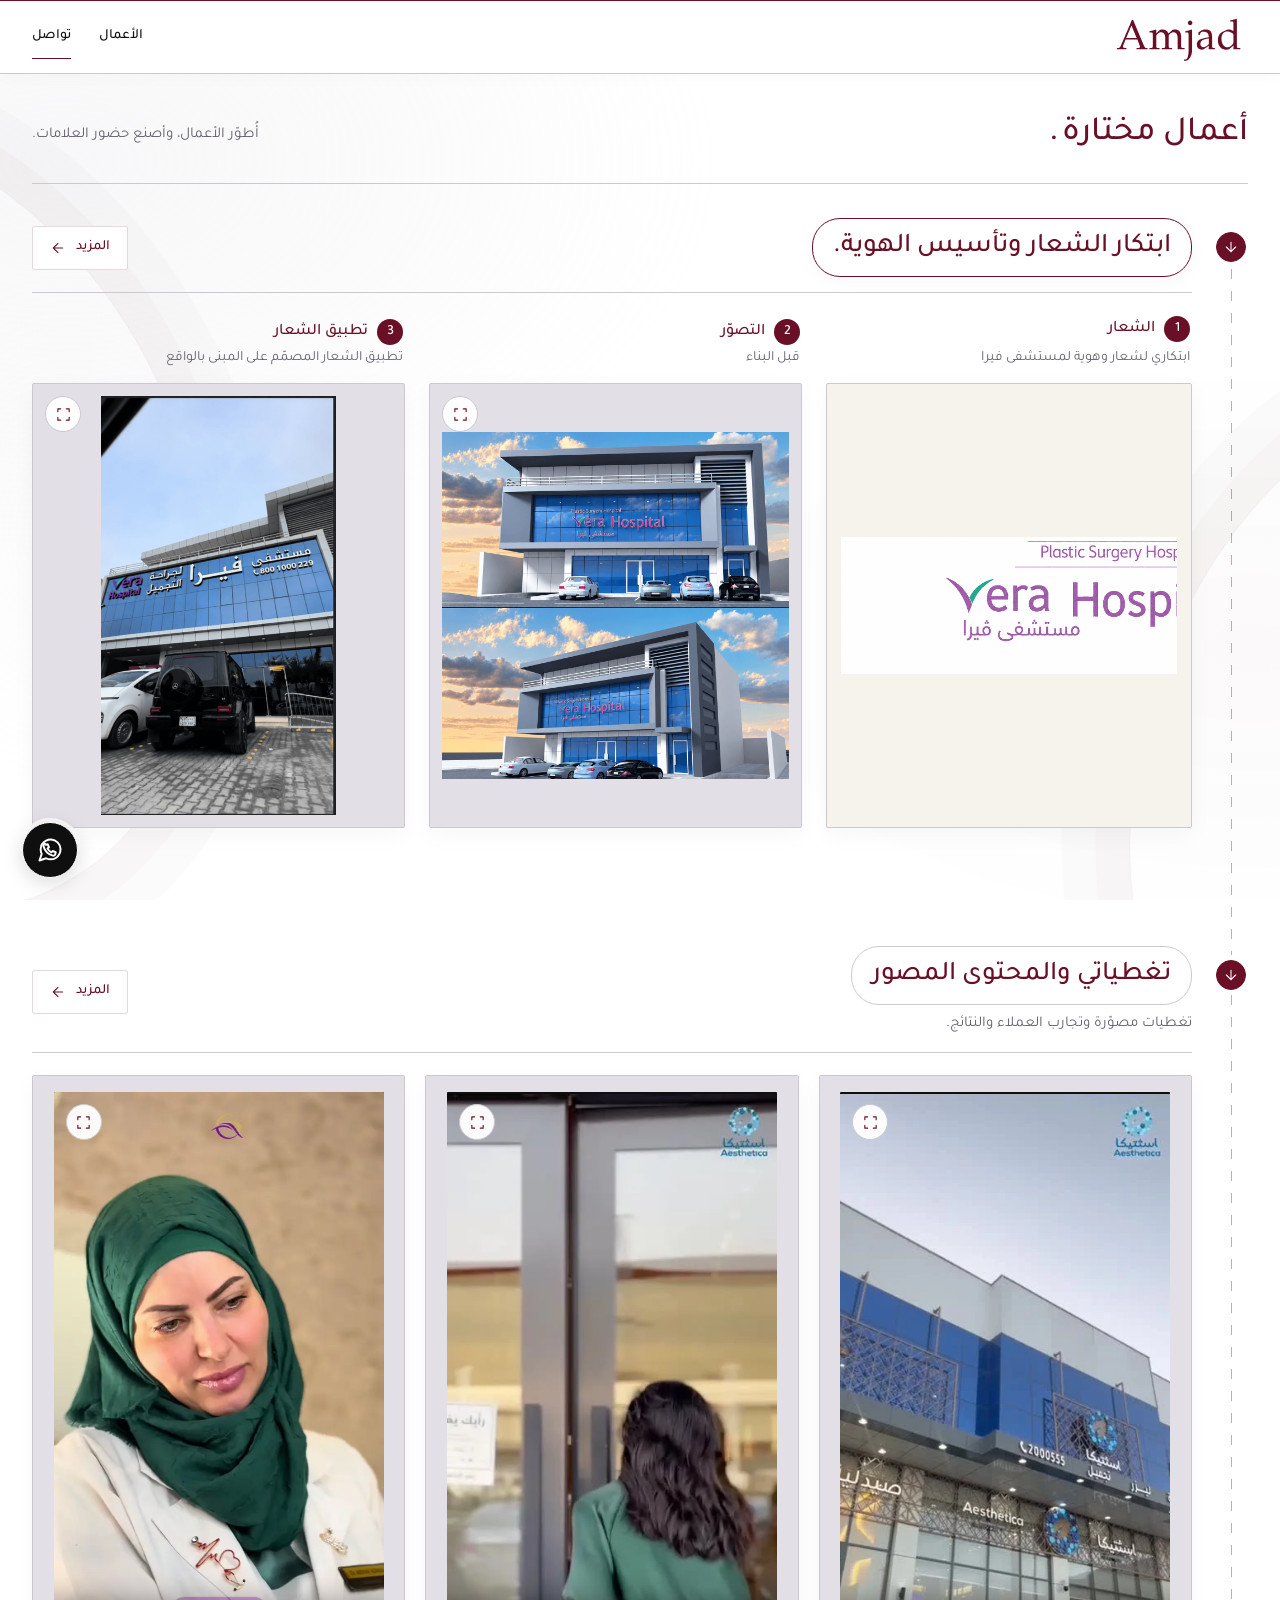
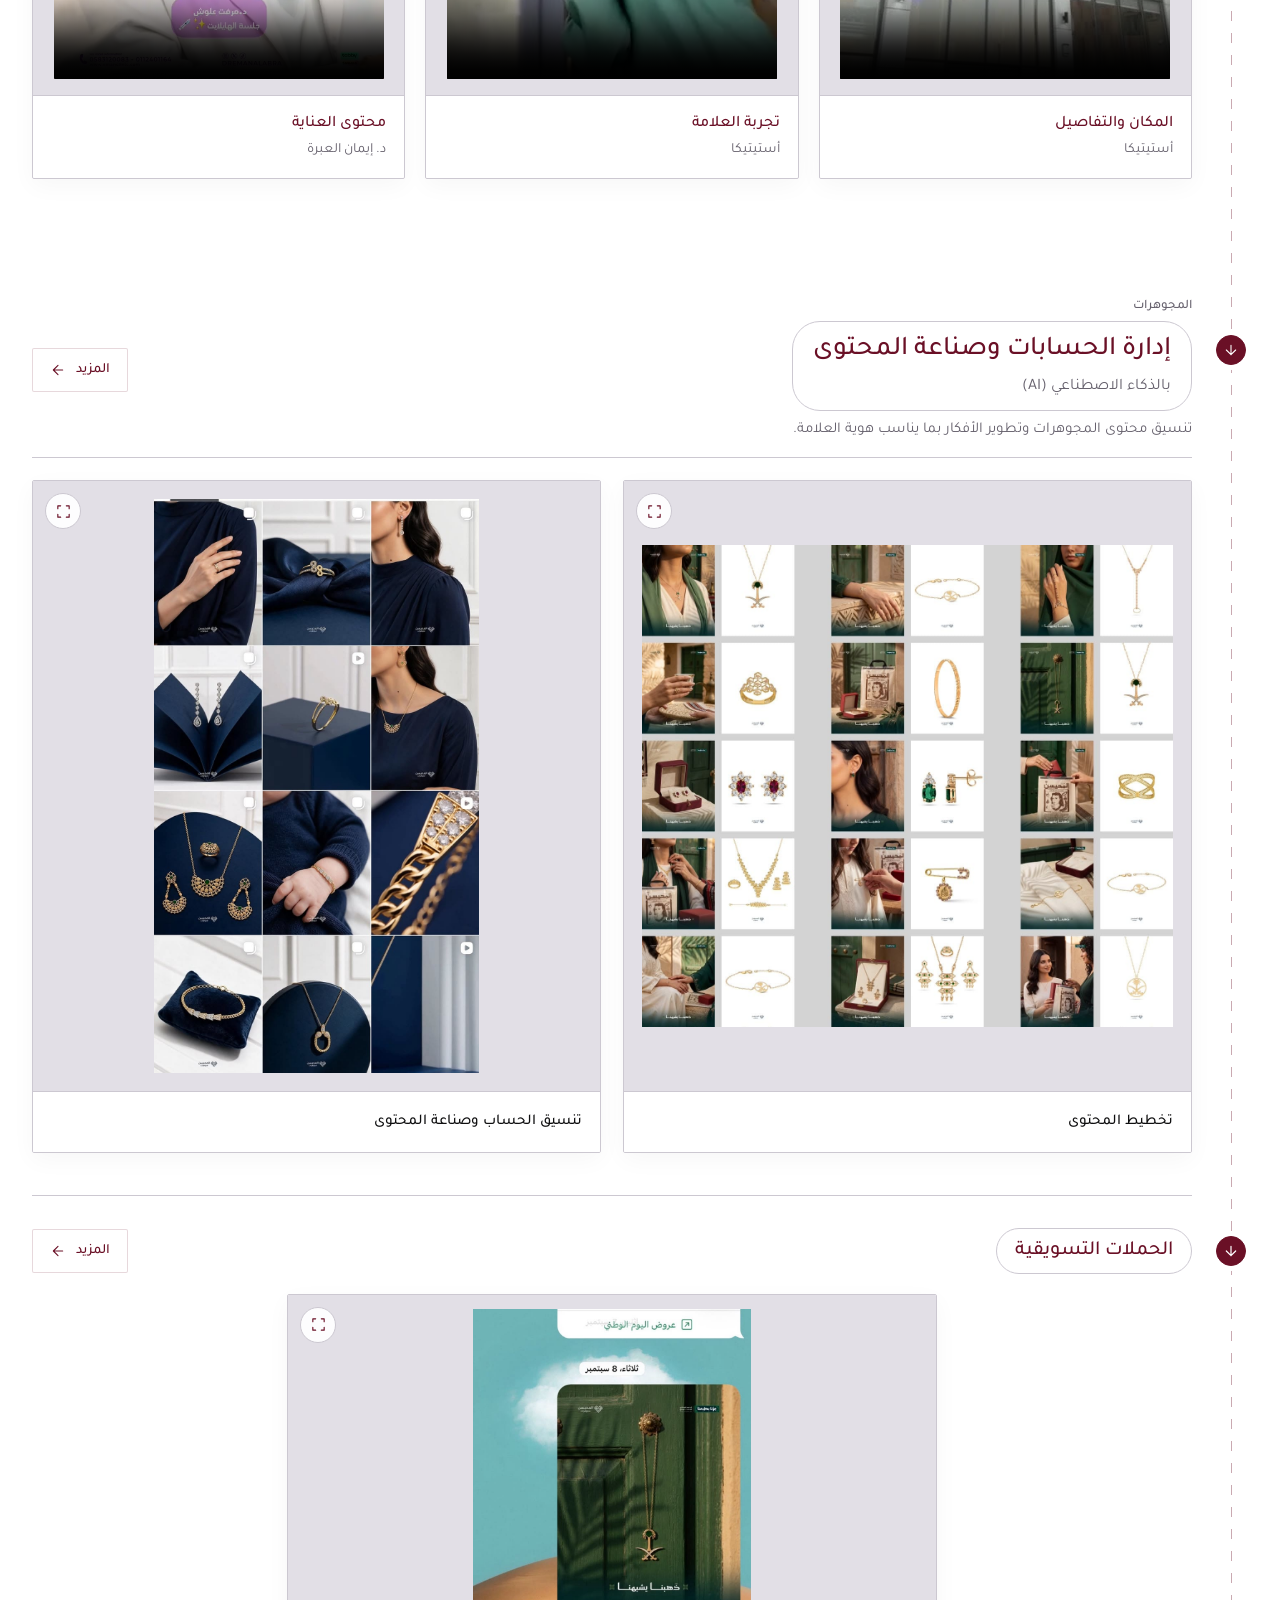
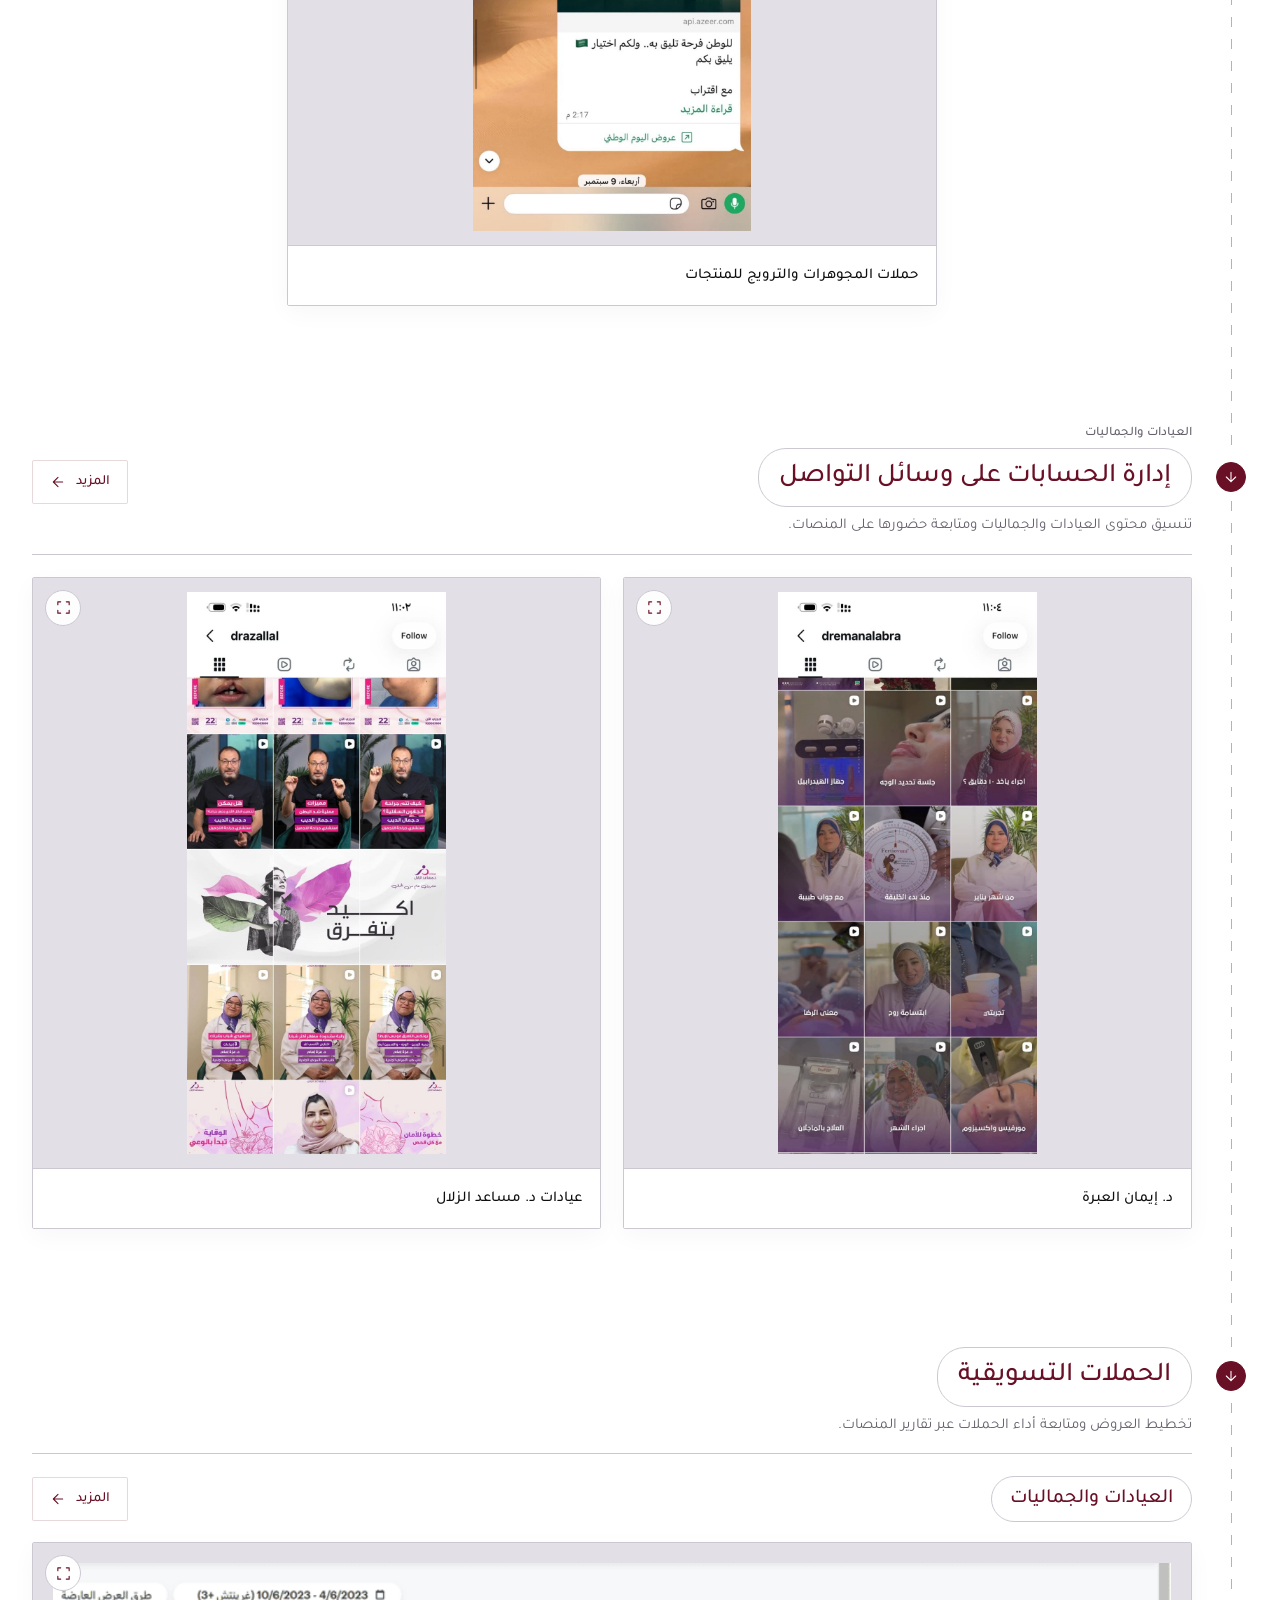
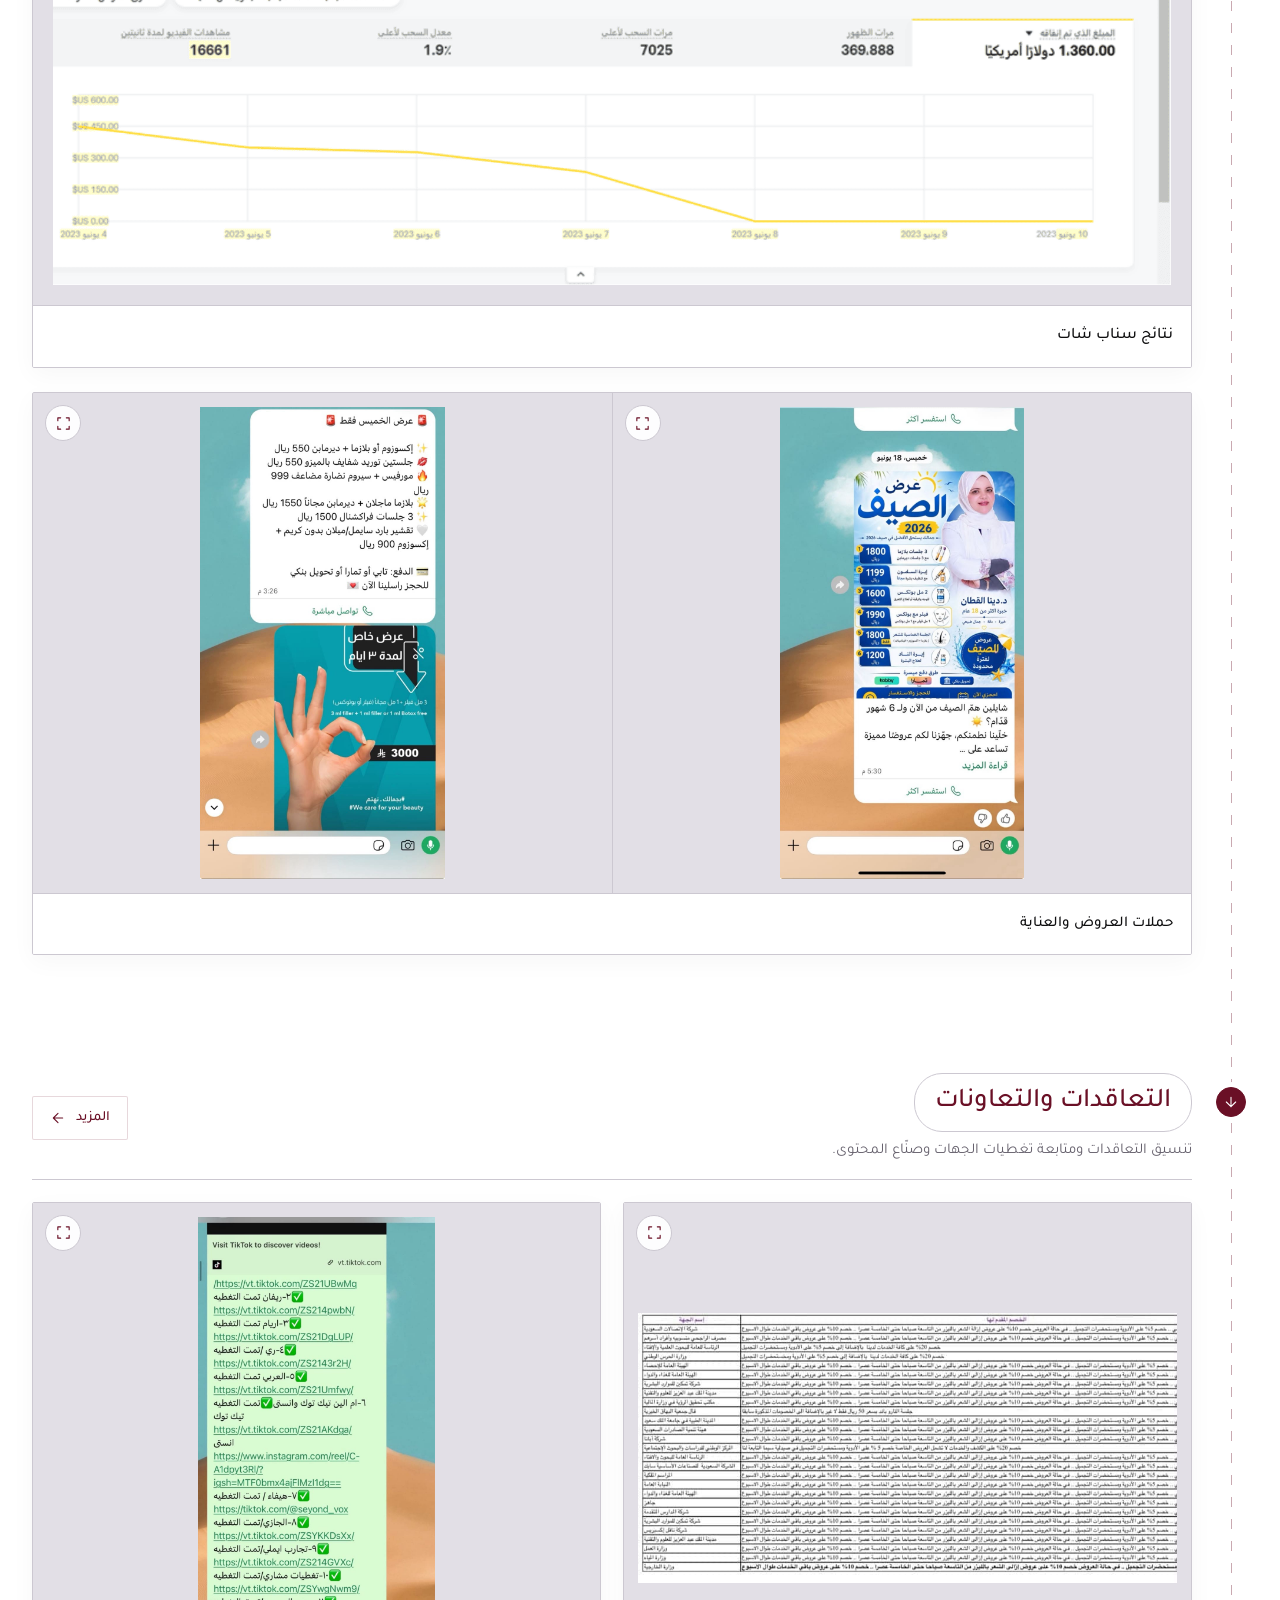
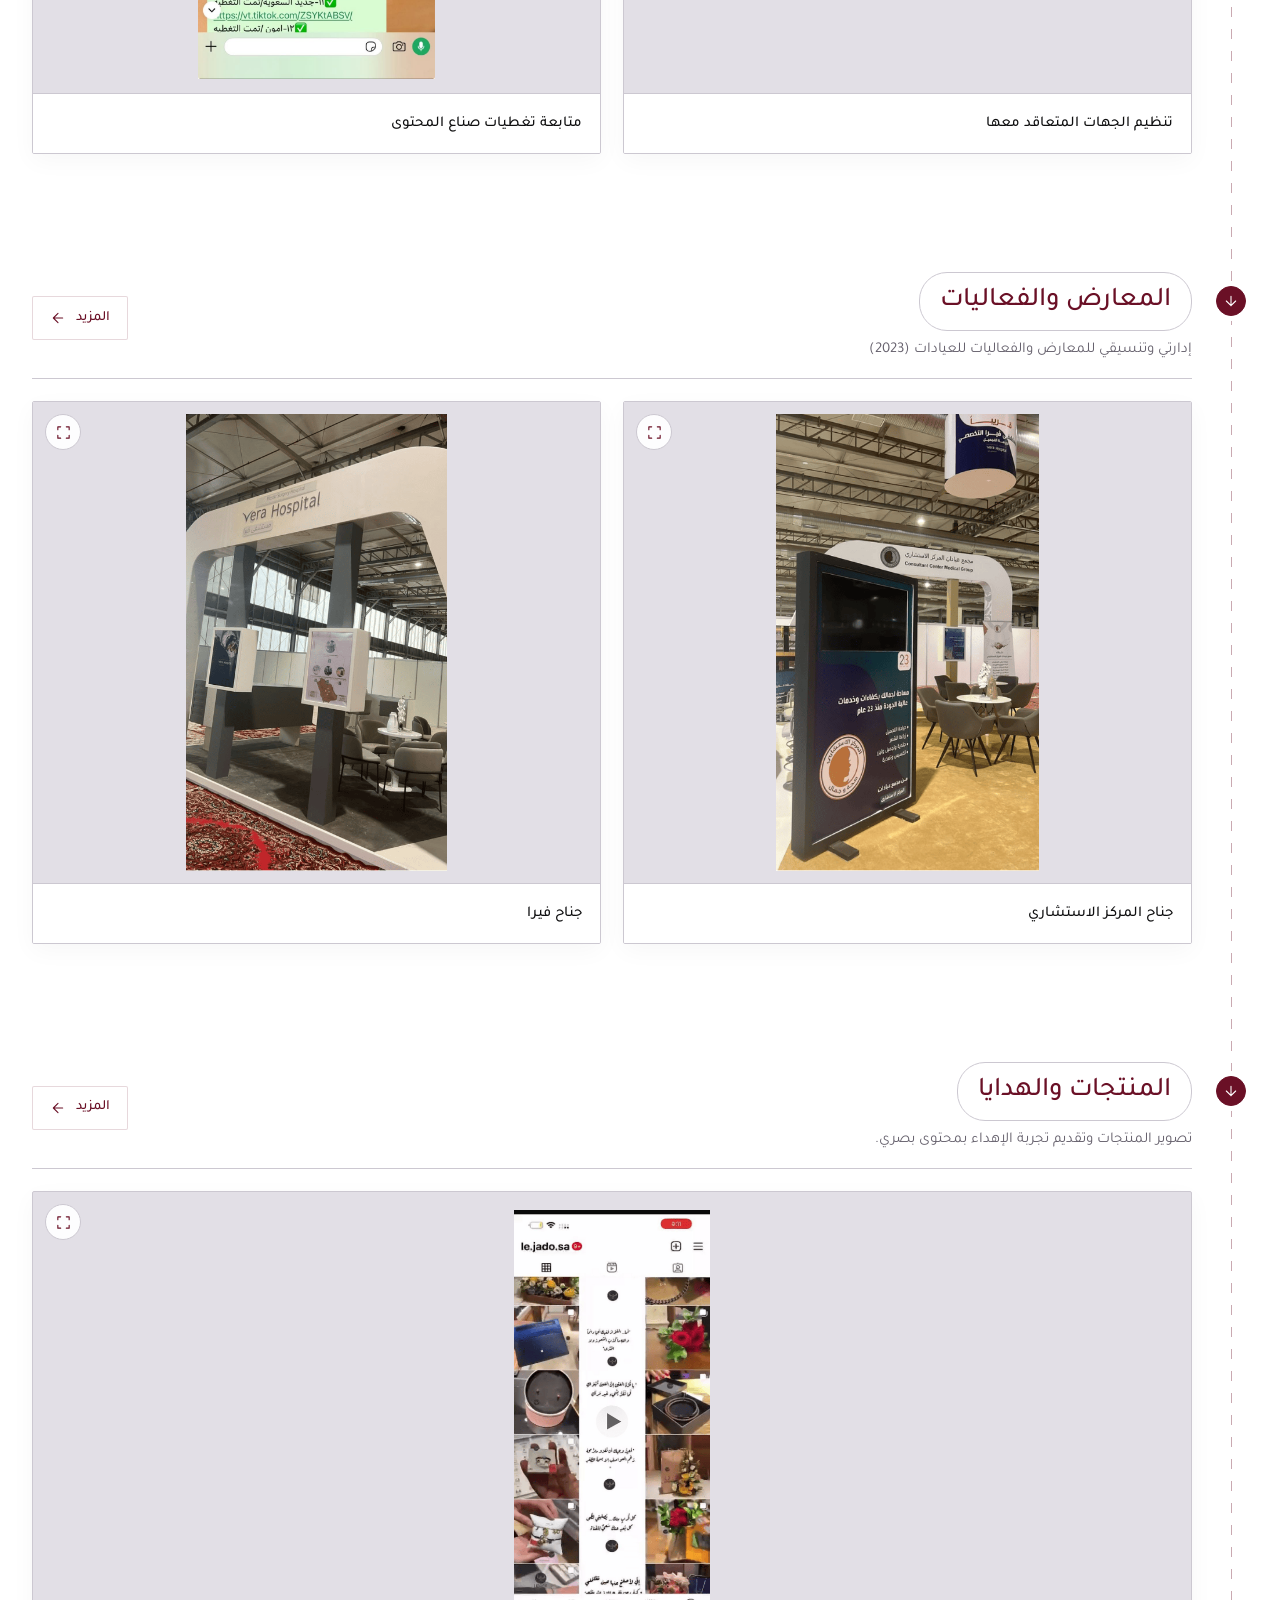
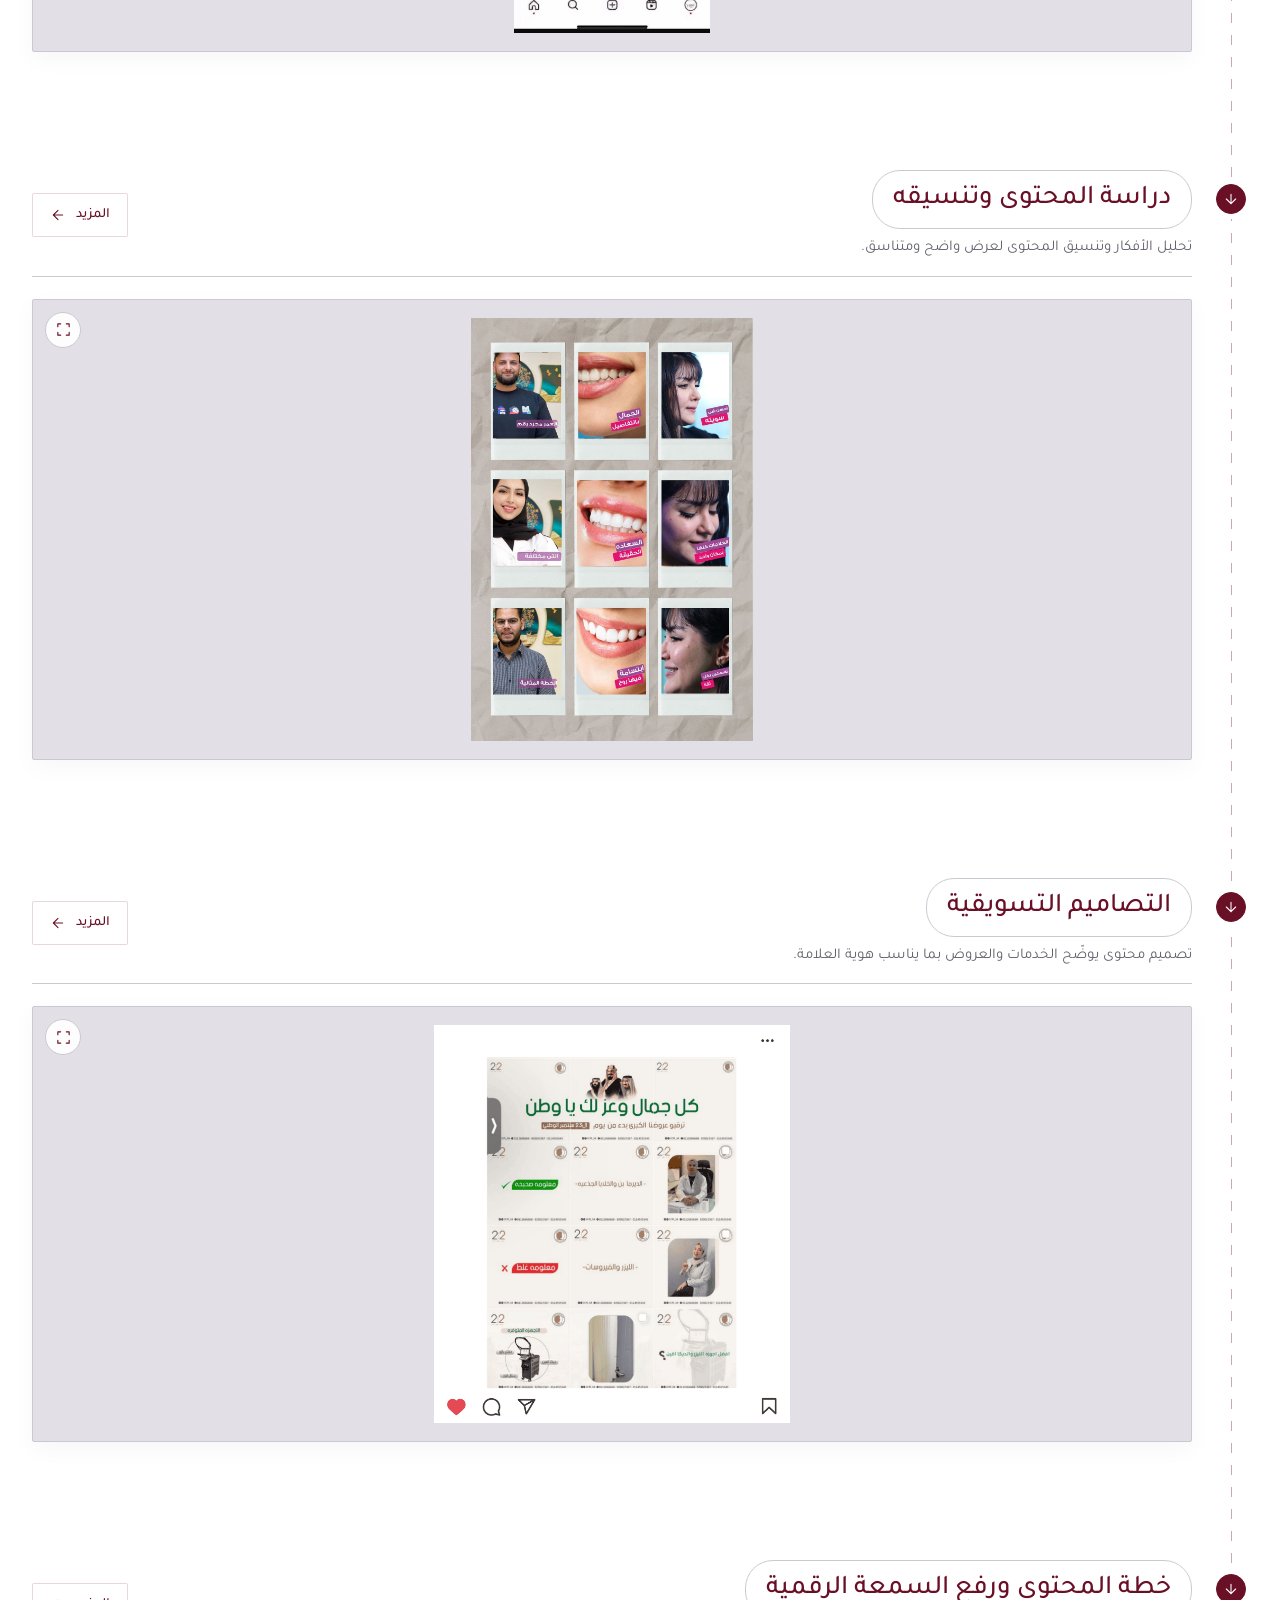
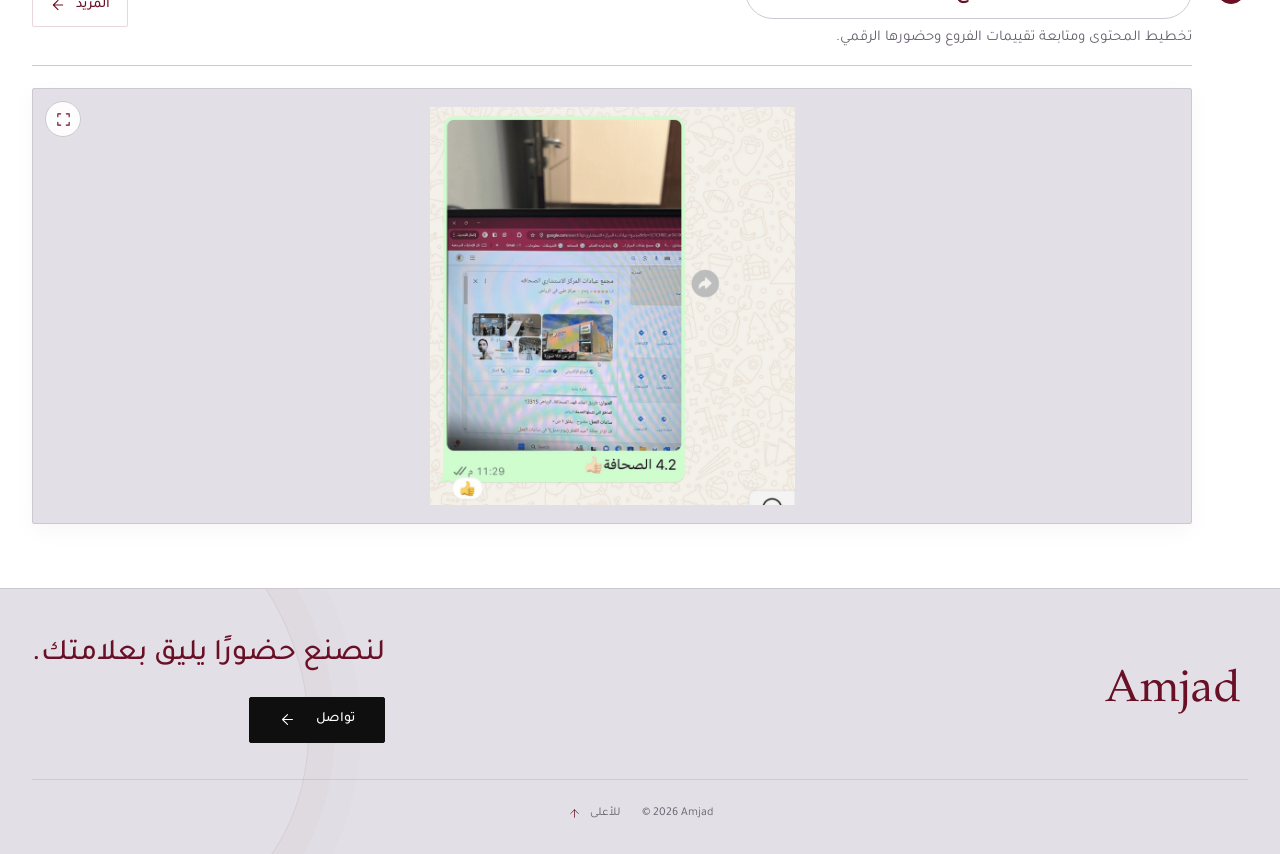
==== commit 3cab034c: "Add files via upload" ====
--- a/index.html
+++ b/index.html
@@ -6,7 +6,7 @@
 <meta name="theme-color" content="#6a1026">
 <meta name="description" content="Amjad — تطوير الأعمال، ابتكار الهوية وصناعة حضور العلامات."><title>Amjad | معرض الأعمال</title>
 <link rel="icon" type="image/svg+xml" href="amjad-mark.svg">
-<link rel="stylesheet" href="style.css"><script src="script.js" defer></script>
+<link rel="stylesheet" href="style.css?v=c9d947f7949f"><script src="script.js?v=c9d947f7949f" defer></script>
 </head>
 <body>
 <div class="page-ambience" aria-hidden="true"><span class="ambient-orbit orbit-one"></span><span class="ambient-orbit orbit-two"></span><span class="ambient-glow"></span>
@@ -342,7 +342,7 @@
 </button>
 </div>
 <figure class="media-card single-preview portrait-preview">
-<button class="media-frame" type="button" data-gallery="study" data-start="0" aria-label="تكبير: دراسة وتنسيق المحتوى"><img src="tech5.jpeg" alt="دراسة وتنسيق المحتوى" loading="lazy" decoding="async"><span class="media-expand">
+<button class="media-frame" type="button" data-gallery="study" data-start="0" aria-label="تكبير: دراسة وتنسيق المحتوى"><img src="tech5.jpeg" width="1066" height="1600" alt="دراسة وتنسيق المحتوى" loading="lazy" decoding="async"><span class="media-expand">
 <svg viewBox="0 0 24 24" fill="none" stroke="currentColor" stroke-width="1.6" stroke-linecap="round" stroke-linejoin="round" aria-hidden="true" focusable="false"><path d="M8 4H4v4 M16 4h4v4 M4 16v4h4 M20 16v4h-4"/>
 </svg></span>
 </button>
@@ -362,7 +362,7 @@
 </button>
 </div>
 <figure class="media-card single-preview wide-preview">
-<button class="media-frame" type="button" data-gallery="designs" data-start="0" aria-label="تكبير: المحتوى التسويقي"><img src="pr  is.png" alt="المحتوى التسويقي" loading="lazy" decoding="async"><span class="media-expand">
+<button class="media-frame" type="button" data-gallery="designs" data-start="0" aria-label="تكبير: المحتوى التسويقي"><img src="pr  is.png" width="706" height="786" alt="المحتوى التسويقي" loading="lazy" decoding="async"><span class="media-expand">
 <svg viewBox="0 0 24 24" fill="none" stroke="currentColor" stroke-width="1.6" stroke-linecap="round" stroke-linejoin="round" aria-hidden="true" focusable="false"><path d="M8 4H4v4 M16 4h4v4 M4 16v4h4 M20 16v4h-4"/>
 </svg></span>
 </button>
--- a/style.css
+++ b/style.css
@@ -370,10 +370,10 @@
   min-width: 96px;
   min-height: 44px;
   padding: 10px 16px;
-  border: 1px solid var(--ink);
+  border: 1px solid #6a102629;
   border-radius: 2px;
-  background: var(--ink);
-  color: var(--cream);
+  background: #fff;
+  color: var(--plum);
   font-size: 14px;
   font-weight: 500;
   line-height: 1.3;
@@ -387,8 +387,8 @@
 }
 
 .more-link svg {
-  width: 18px;
-  height: 18px;
+  width: 16px;
+  height: 16px;
   padding: 0;
   border: 0;
   border-radius: 0;
@@ -397,9 +397,9 @@
 }
 
 .more-link:hover {
-  background: var(--plum);
-  border-color: var(--plum);
-  color: var(--cream)
+  background: #6a102608;
+  border-color: #6a10264d;
+  color: var(--plum)
 }
 
 .media-card {
@@ -1423,10 +1423,10 @@
 
 @media(max-width:780px) {
   .hero {
-    min-height: 88px;
-    margin-top: 14px;
-    margin-bottom: 30px;
-    padding: 20px 0
+    min-height: 0;
+    margin-top: 8px;
+    margin-bottom: 22px;
+    padding: 16px 0
   }
 
   .hero h1 {
@@ -1438,20 +1438,42 @@
   }
 
   .work-section {
-    padding-inline-start: 42px
+    --flow-gutter: 46px;
+    --flow-rail: 14px;
+    padding-inline-start: var(--flow-gutter)
   }
 
   .work-section::before {
-    right: 15.5px
-  }
-
+    display: block;
+    right: calc(var(--flow-rail) - .5px);
+    background: repeating-linear-gradient(to bottom,#6a102626 0 4px,transparent 4px 18px)
+  }
+
+  /* A separate rail leaves 20px between each visible circle and the heading. */
   .section-flow {
-    right: -48px;
-    top: 5px
+    display: grid;
+    right: calc(var(--flow-rail) - var(--flow-gutter) - 22px);
+    top: 2px;
+    bottom: auto
   }
 
   .section-flow.with-sector {
-    top: 29px
+    top: 34px
+  }
+
+  .section-flow::before {
+    inset: 10px;
+    box-shadow: 0 0 0 5px var(--paper)
+  }
+
+  .section-flow svg {
+    width: 12px;
+    height: 12px
+  }
+
+  .sector-heading .subsection-flow {
+    top: 50%;
+    transform: translateY(-50%)
   }
 
   .planning-preview .media-frame {
@@ -1478,7 +1500,7 @@
   }
 
   :root {
-    --section-gap: 98px
+    --section-gap: 72px
   }
 
   .wrap {
@@ -1505,22 +1527,80 @@
     flex-wrap: wrap
   }
 
-  .project-heading {
-    gap: 22px;
-    margin-bottom: 20px
-  }
-
-  .project-heading h2 {
-    font-size: 24px
-  }
-
-  .more-link {
-    font-size: 14px
+  .project-heading,.single-project .project-heading {
+    position: relative;
+    display: grid;
+    grid-template-columns: minmax(0,1fr) auto;
+    align-items: start;
+    gap: 12px 14px;
+    min-height: 0;
+    margin-bottom: 22px;
+    padding: 0 0 16px
+  }
+
+  /* Keep the title and action together, with the description across both columns. */
+  .project-heading .heading-copy {
+    display: contents;
+    position: static
+  }
+
+  .project-heading h2,.single-project .project-heading h2 {
+    grid-column: 1;
+    grid-row: 1;
+    justify-self: start;
+    max-width: 100%;
+    padding: 7px 14px;
+    font-size: 20px;
+    line-height: 1.5;
+    text-wrap: balance
+  }
+
+  .project-heading>.more-link {
+    grid-column: 2;
+    grid-row: 1;
+    align-self: start;
+    justify-self: end;
+    min-width: 76px;
+    min-height: 44px;
+    padding: 8px 10px;
+    gap: 6px;
+    font-size: 13px
+  }
+
+  .more-link svg {
+    width: 14px;
+    height: 14px
+  }
+
+  .project-heading:not(:has(>.more-link)) h2 {
+    grid-column: 1/-1
+  }
+
+  .project-heading .section-description {
+    grid-column: 1/-1;
+    grid-row: 2;
+    max-width: none;
+    margin-top: 0
+  }
+
+  .project-heading .sector-label {
+    grid-column: 1/-1;
+    grid-row: 1;
+    margin-bottom: 0
+  }
+
+  .project-heading:has(.sector-label) h2,
+  .project-heading:has(.sector-label)>.more-link {
+    grid-row: 2
+  }
+
+  .project-heading:has(.sector-label) .section-description {
+    grid-row: 3
   }
 
   .vera-journey {
     grid-template-columns: 1fr;
-    gap: 26px
+    gap: 18px
   }
 
   .vera-logo-stage figcaption {
@@ -1619,17 +1699,12 @@
   }
 
   .single-project .project-heading {
-    flex-direction: row;
-    align-items: center;
-    justify-content: space-between;
-    gap: 22px;
-    margin-bottom: 20px;
-    padding: 0 0 15px
+    align-items: start
   }
 
   .single-project .project-heading h2 {
-    font-size: 24px;
-    max-width: none
+    font-size: 20px;
+    max-width: 100%
   }
 
   .portrait-preview {
@@ -1657,10 +1732,10 @@
 
 @media(max-width:560px) {
   .hero {
-    min-height: 92px;
-    margin-top: 10px;
-    margin-bottom: 28px;
-    padding: 16px 0
+    min-height: 0;
+    margin-top: 6px;
+    margin-bottom: 18px;
+    padding: 12px 0
   }
 
   .hero-copy {
@@ -1697,35 +1772,8 @@
     display: none
   }
 
-  .work-section {
-    padding-inline-start: 28px
-  }
-
-  .work-section::before {
-    right: 11.5px;
-    background: repeating-linear-gradient(to bottom,#6a10265c 0 8px,transparent 8px 18px)
-  }
-
-  .section-flow {
-    right: -38px;
-    top: 3px
-  }
-
-  .section-flow.with-sector {
-    top: 27px
-  }
-
-  .project-heading .heading-copy {
-    grid-column: 1/-1
-  }
-
-  .project-heading>.more-link {
-    grid-column: 2;
-    justify-self: end
-  }
-
   .project-heading h2 {
-    padding: 8px 14px;
+    padding: 7px 12px;
     border-radius: 25px
   }
 
@@ -1734,7 +1782,7 @@
   }
 
   .planning-preview .media-frame {
-    height: 345px;
+    height: clamp(250px,76vw,340px);
     padding: 6px
   }
 
@@ -1745,8 +1793,8 @@
 
   .section-description {
     font-size: 14px;
-    line-height: 1.7;
-    margin-top: 6px
+    line-height: 1.65;
+    margin-top: 0
   }
 
   .campaign-preview .media-frame {
@@ -1760,7 +1808,7 @@
   }
 
   .account-content-campaigns {
-    margin-top: 26px;
+    margin-top: 32px;
     padding-top: 24px
   }
 
@@ -1778,7 +1826,7 @@
     display: grid;
     grid-template-columns: minmax(0,1fr) auto;
     gap: 14px;
-    margin-bottom: 16px
+    margin-bottom: 22px
   }
 
   .sector-heading h3 {
@@ -1795,8 +1843,18 @@
   }
 
   .commerce-grid .media-frame {
-    height: 340px;
+    height: clamp(260px,72vw,330px);
     padding: 5px
+  }
+
+  .commerce-grid {
+    align-items: start
+  }
+
+  .contract-register .media-frame {
+    height: auto;
+    min-height: 0;
+    aspect-ratio: 2/1
   }
 
   .floating-whatsapp {
@@ -1831,37 +1889,33 @@
   }
 
   :root {
-    --section-gap: 88px
+    --section-gap: 68px
   }
 
   .project-heading {
-    display: grid;
-    grid-template-columns: minmax(0,1fr) auto;
-    align-items: center;
-    gap: 14px;
-    margin-bottom: 18px
+    gap: 12px 14px;
+    margin-bottom: 22px;
+    padding-bottom: 16px
   }
 
   .project-heading h2,.single-project .project-heading h2 {
-    font-size: 21px;
+    font-size: 18px;
     line-height: 1.5
   }
 
   .more-link {
-    font-size: 14px;
-    min-width: 92px
+    font-size: 13px;
+    min-width: 76px
   }
 
   .single-project .project-heading {
-    display: grid;
-    grid-template-columns: minmax(0,1fr) auto;
-    gap: 14px;
-    align-items: center
+    gap: 12px 14px;
+    align-items: start
   }
 
   .vera-logo-board {
     min-height: 0;
-    padding: 16px
+    padding: 12px
   }
 
   .vera-logo-stage figcaption {
@@ -1878,8 +1932,8 @@
 
   .vera-stage.vera-preview figcaption {
     font-size: 14px;
-    min-height: 72px;
-    padding-bottom: 12px
+    min-height: 58px;
+    padding-bottom: 10px
   }
 
   .vera-preview .media-frame {
@@ -1933,9 +1987,9 @@
   }
 
   .video-card figcaption {
-    padding: 15px 13px;
+    padding: 12px 13px;
     gap: 4px;
-    min-height: 80px
+    min-height: 72px
   }
 
   .video-topic {
@@ -1987,6 +2041,18 @@
 
   .portrait-preview .media-frame {
     height: clamp(430px,152vw,620px)
+  }
+
+  /* Let these shorter artwork previews use their natural height. */
+  #study .single-preview .media-frame,
+  #designs .single-preview .media-frame {
+    height: auto;
+    aspect-ratio: auto
+  }
+
+  #study .single-preview .media-frame img,
+  #designs .single-preview .media-frame img {
+    height: auto
   }
 
   #planning-reputation .single-preview .media-frame {
@@ -2018,8 +2084,8 @@
   }
 
   .site-footer {
-    margin-top: 48px;
-    padding-top: 30px;
+    margin-top: 36px;
+    padding-top: 26px;
     padding-bottom: calc(48px + env(safe-area-inset-bottom,0px))
   }
 
@@ -2122,7 +2188,7 @@
 
 @media(max-width:380px) {
   .project-heading h2,.single-project .project-heading h2 {
-    font-size: 20px
+    font-size: 17px
   }
 
   .account-grid .media-frame {
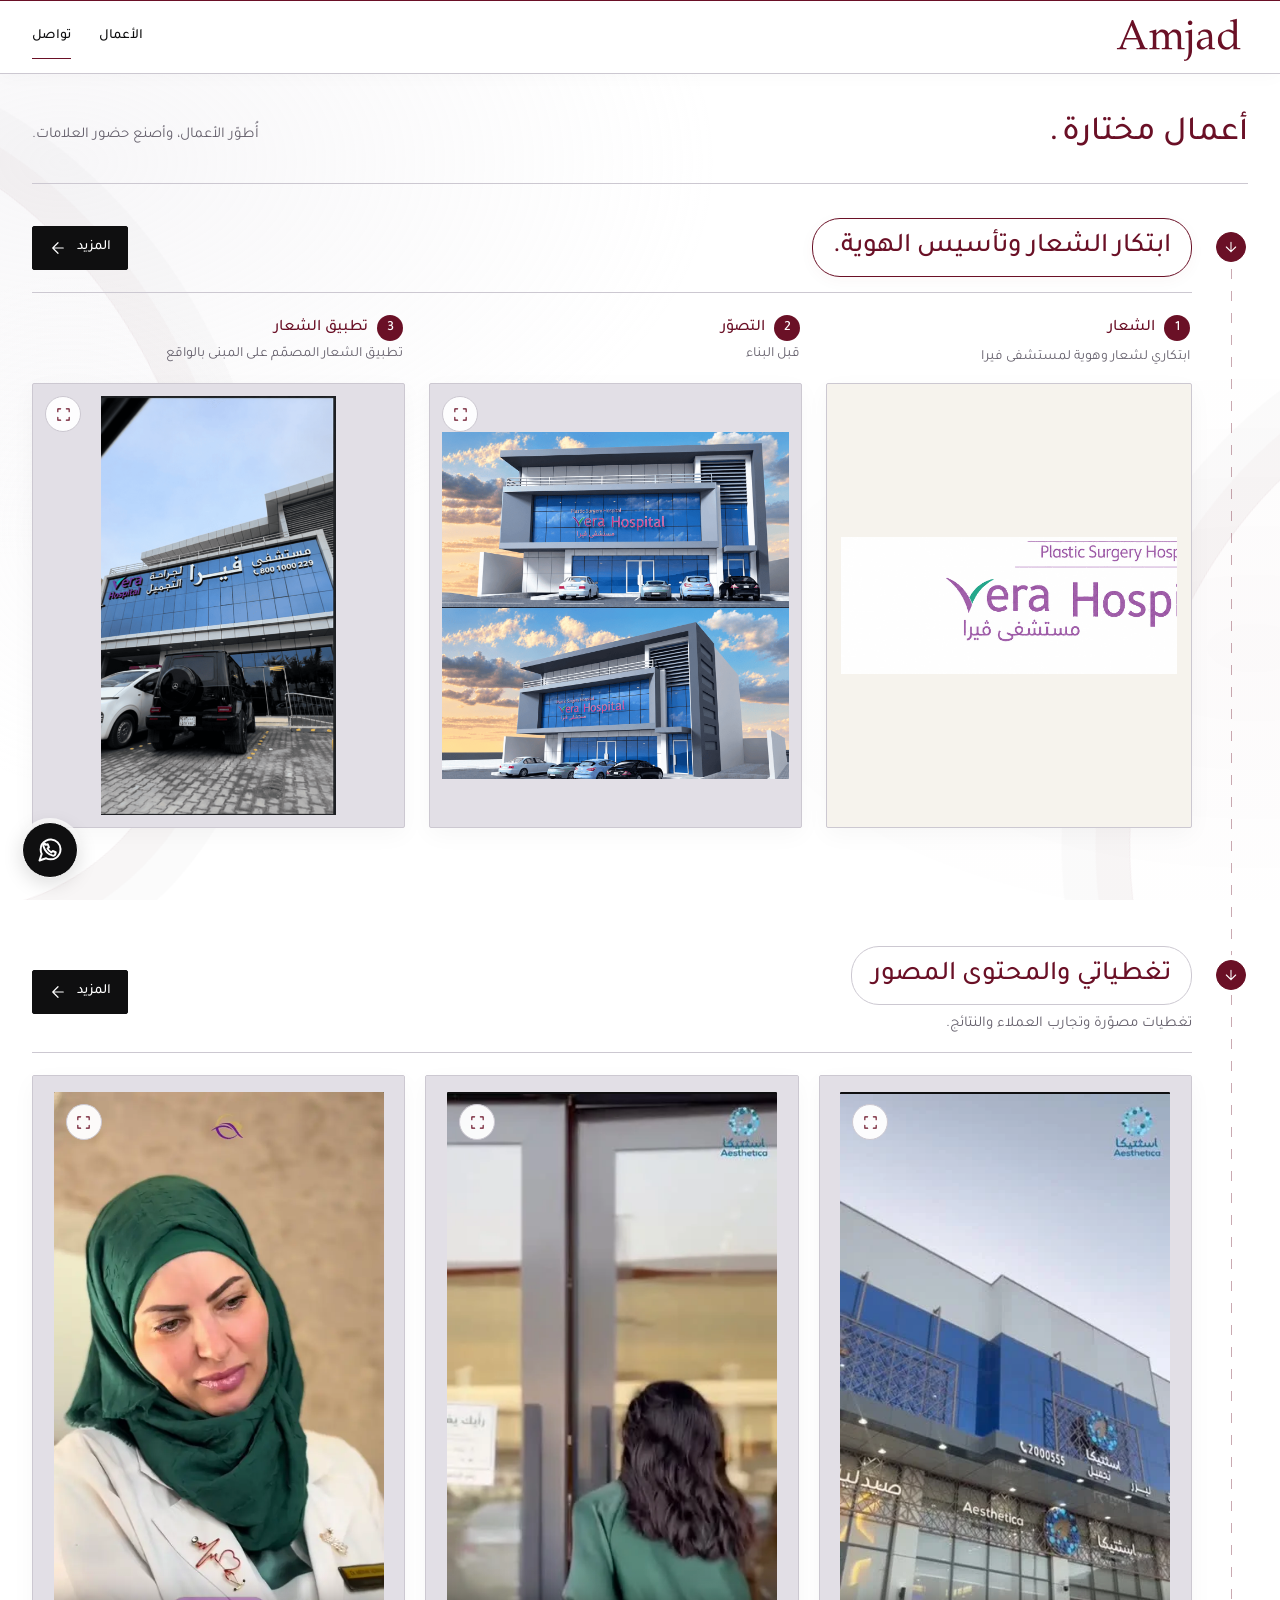
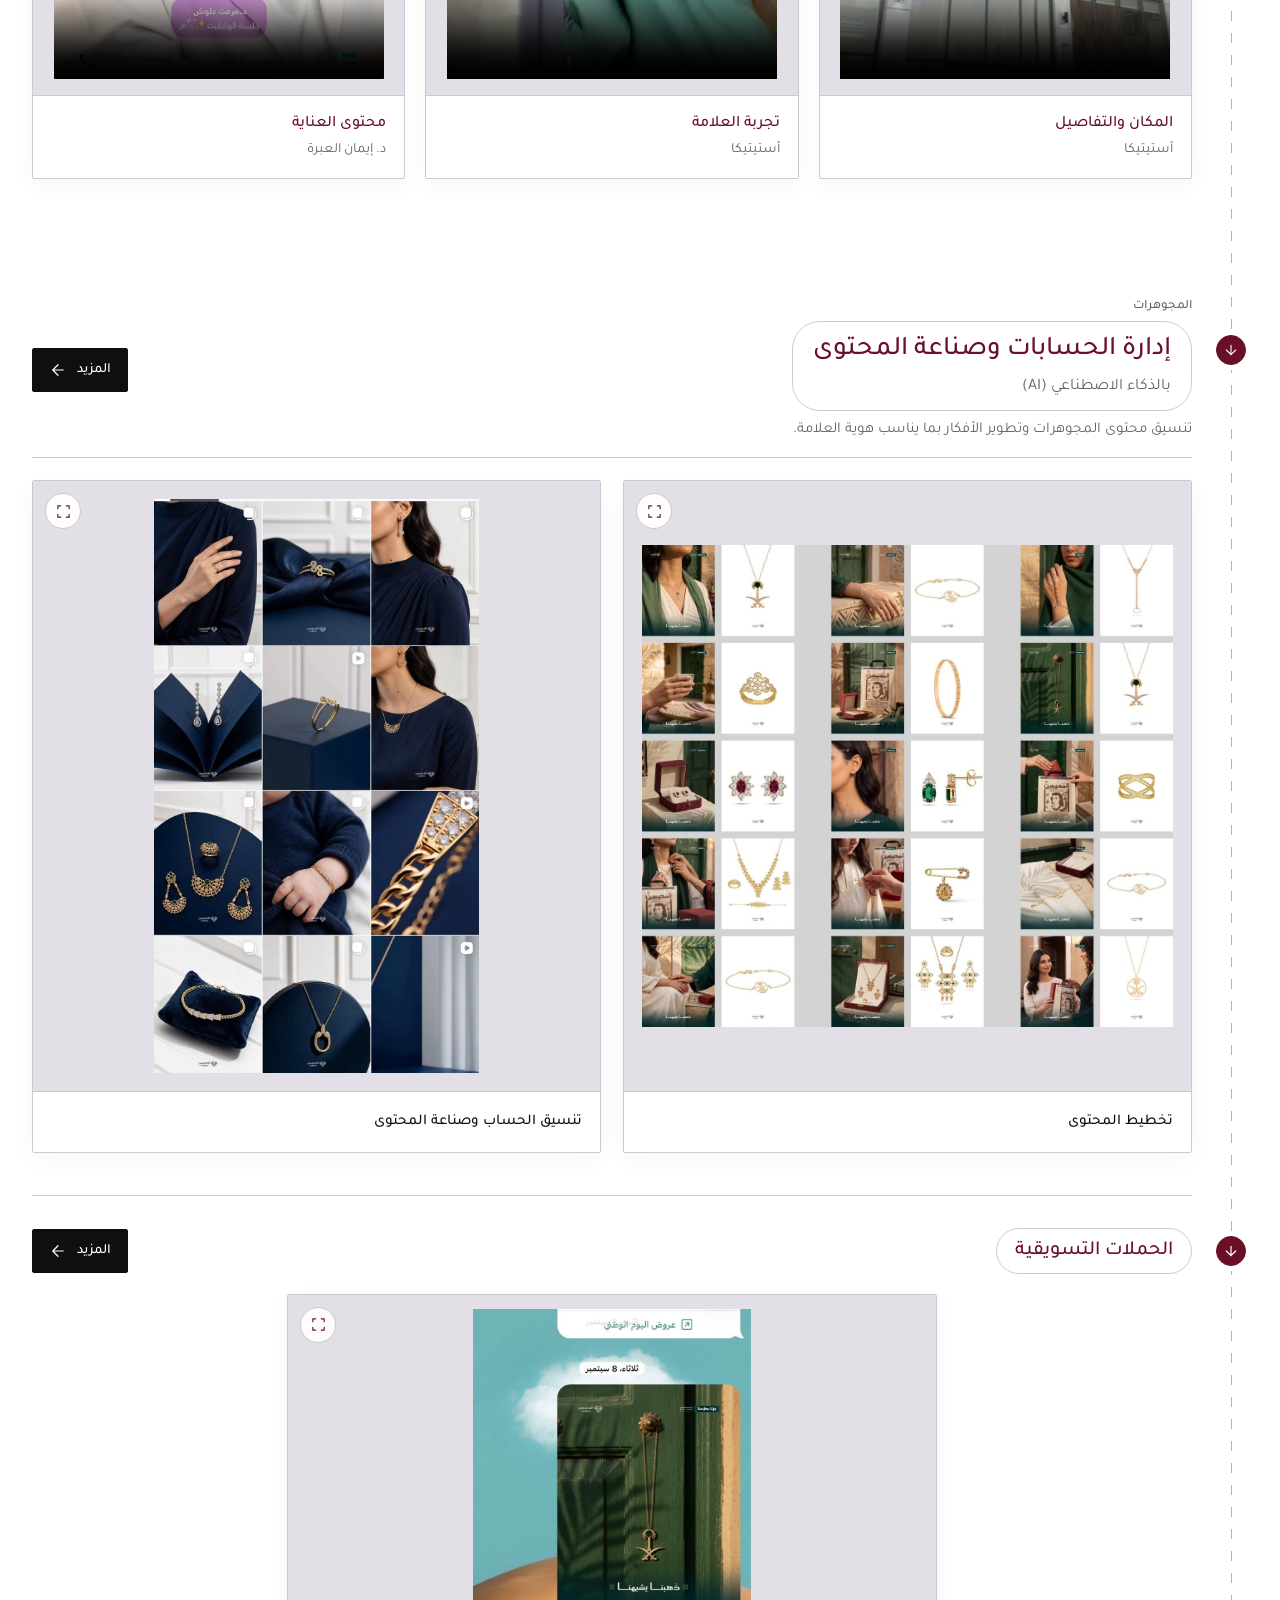
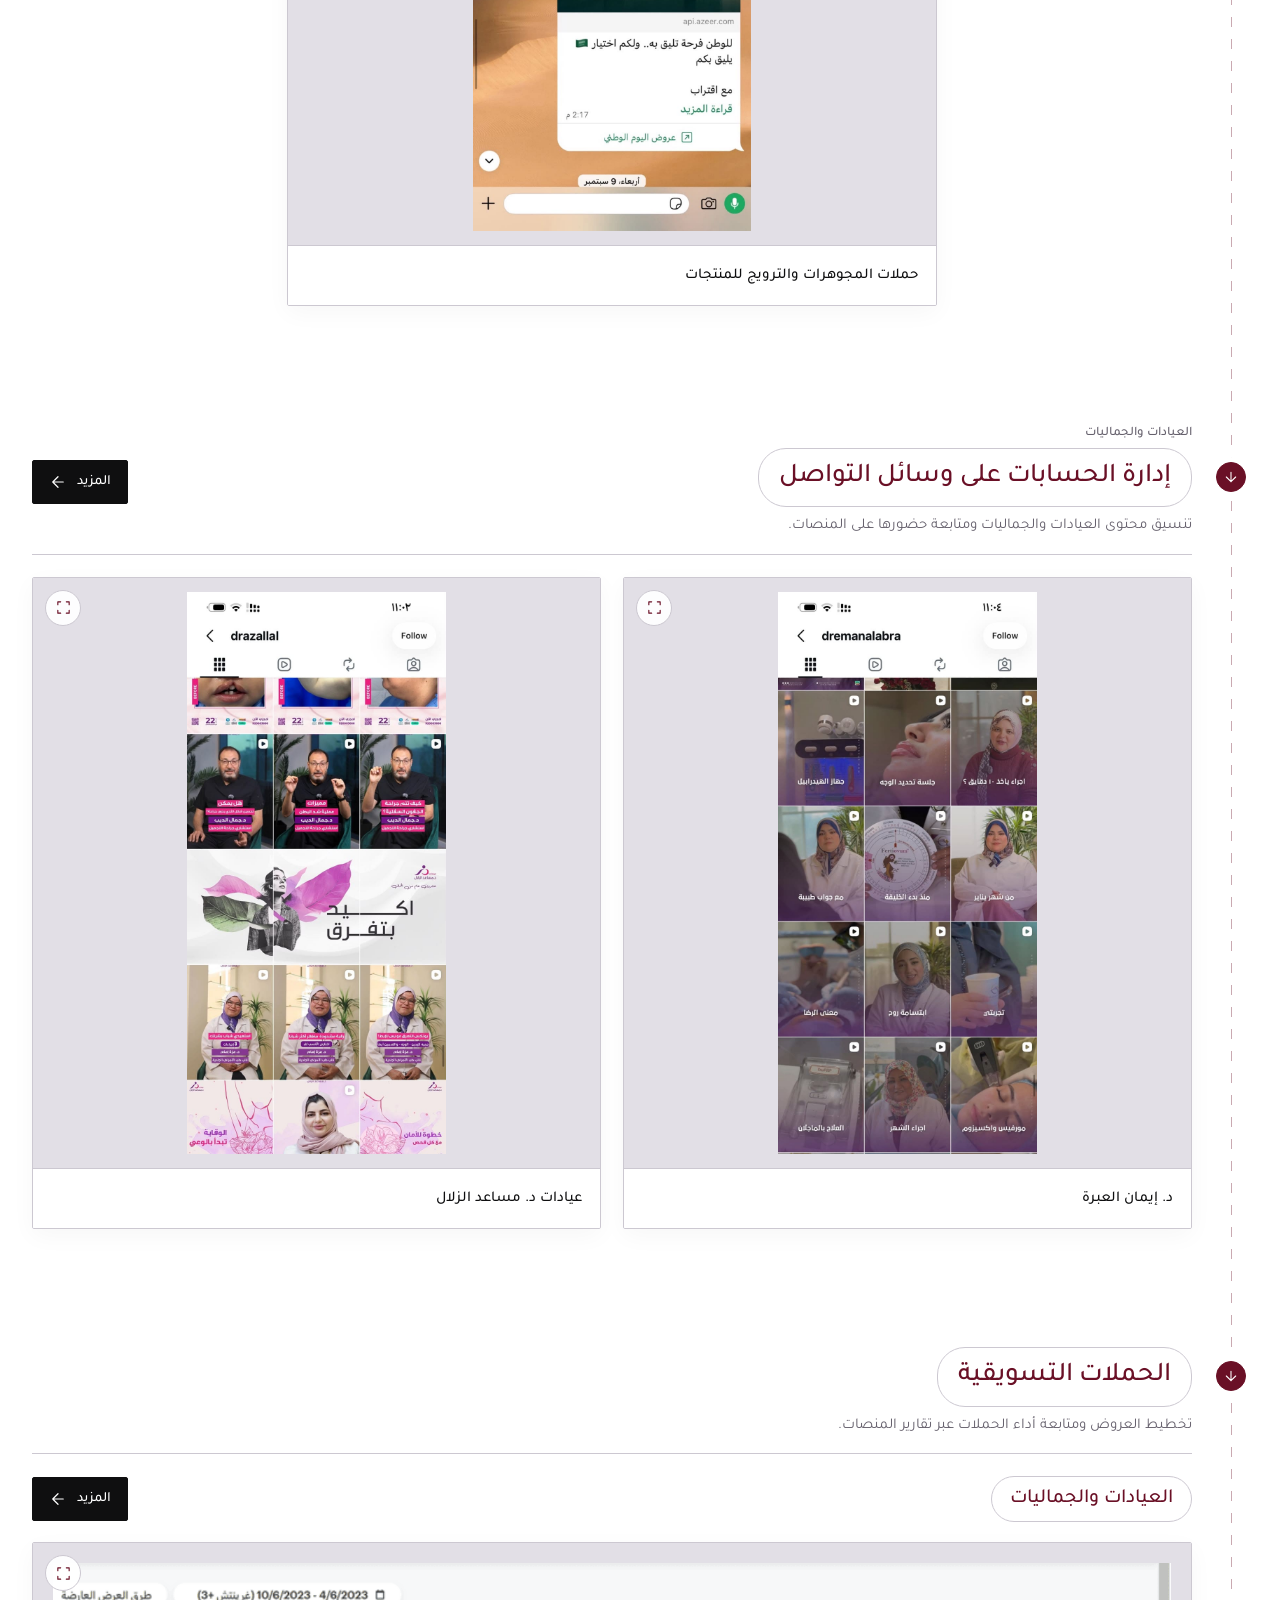
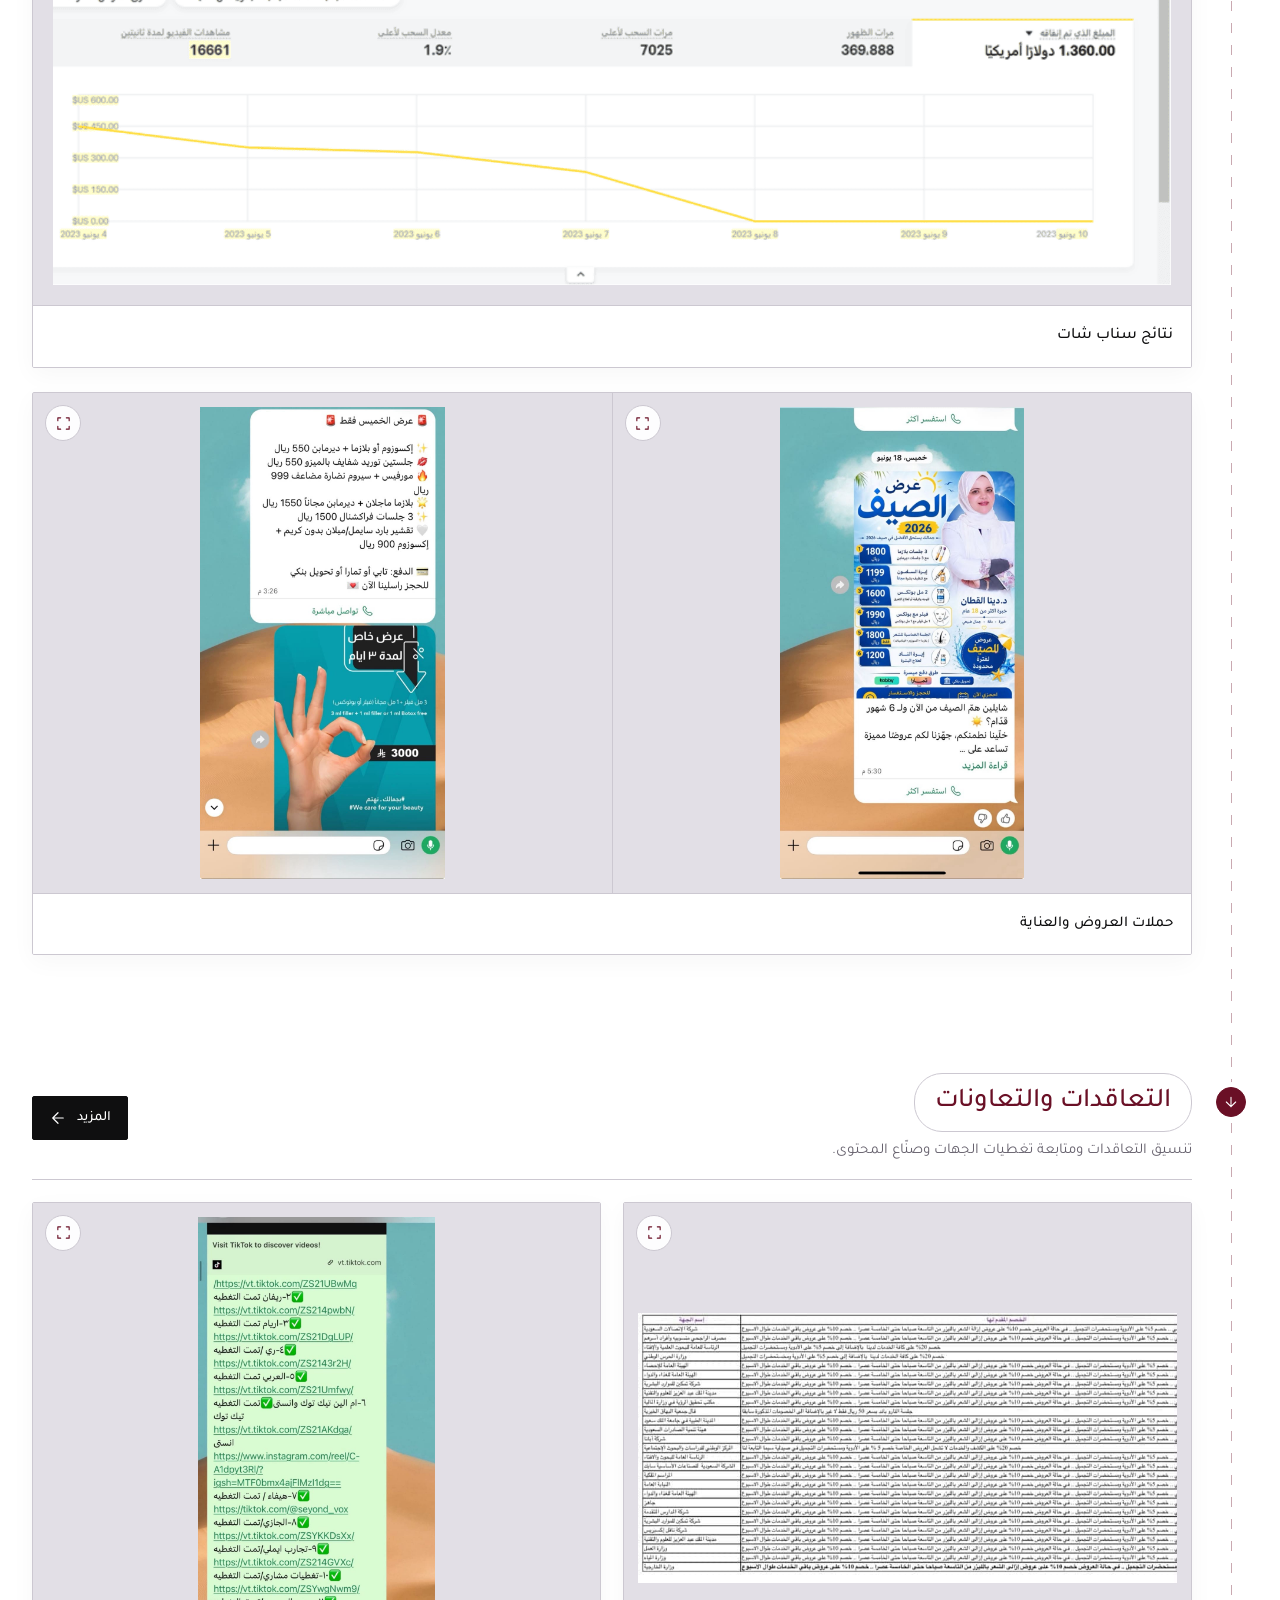
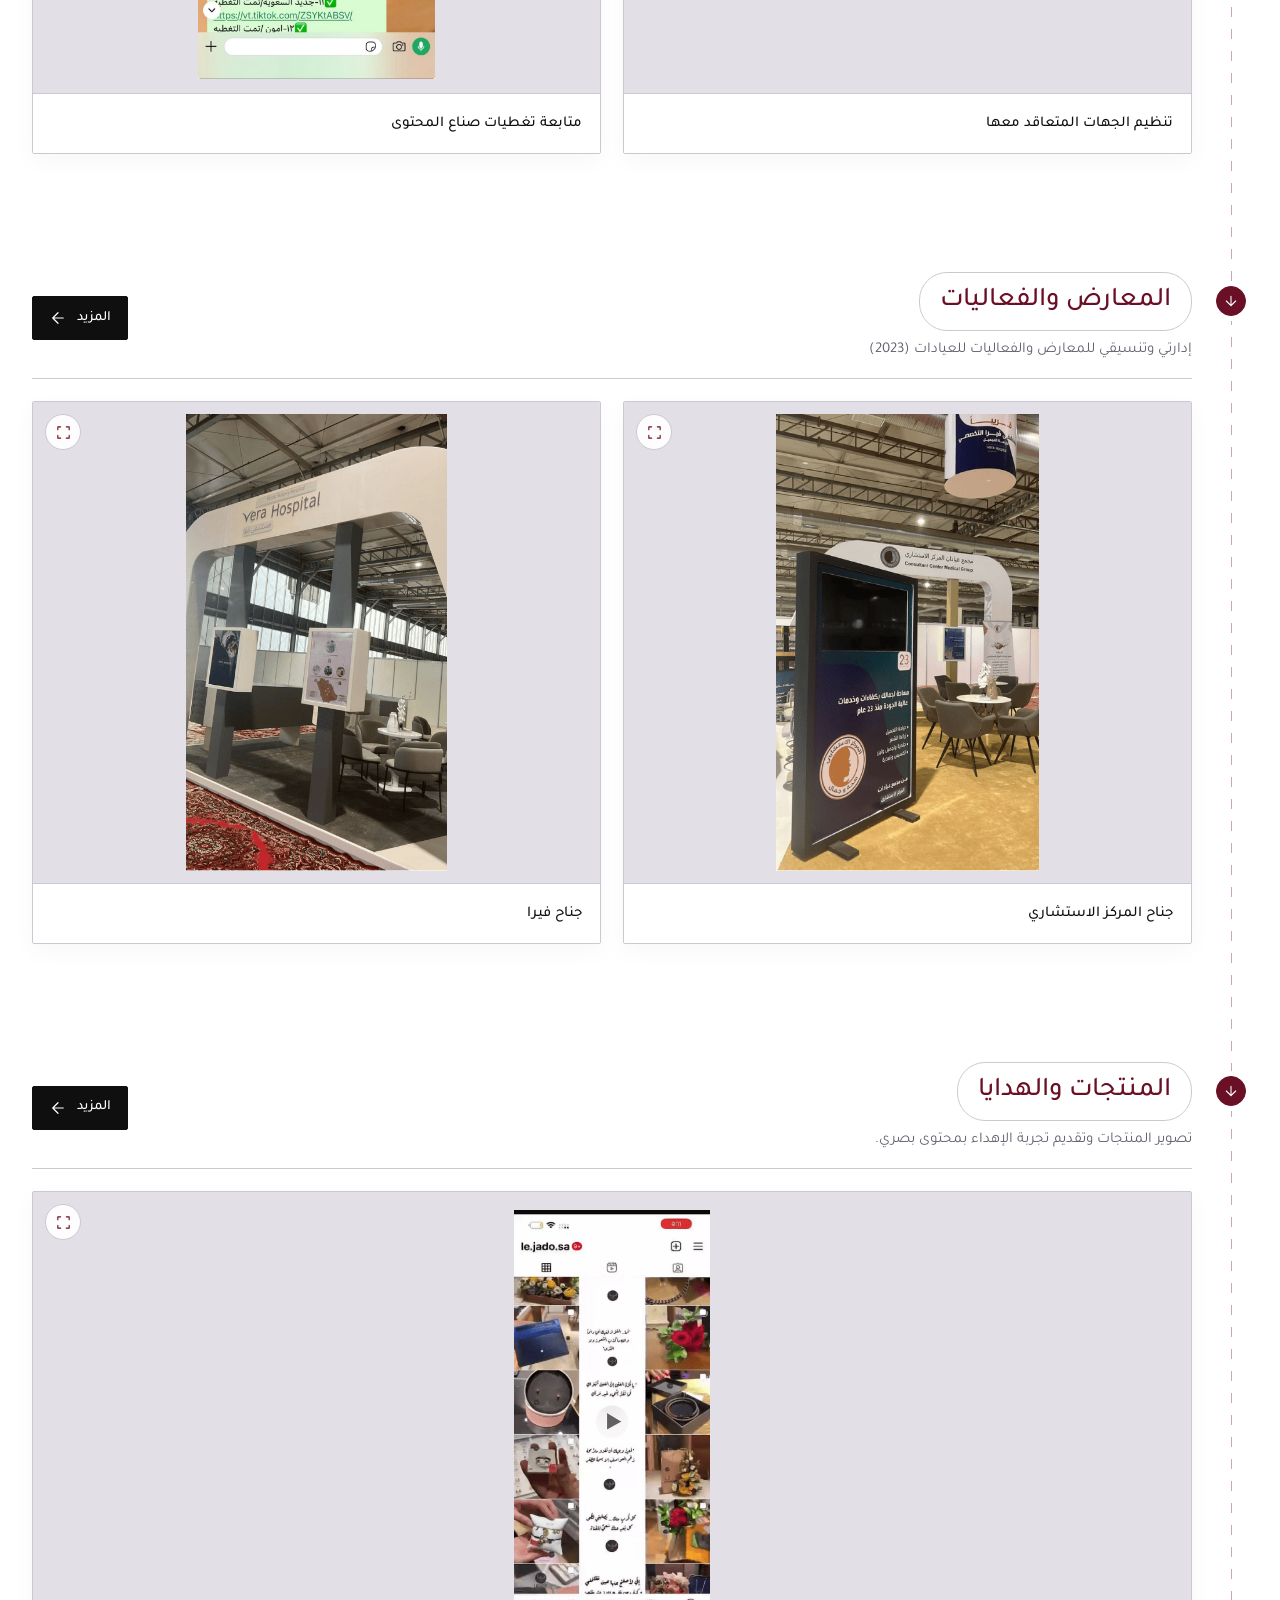
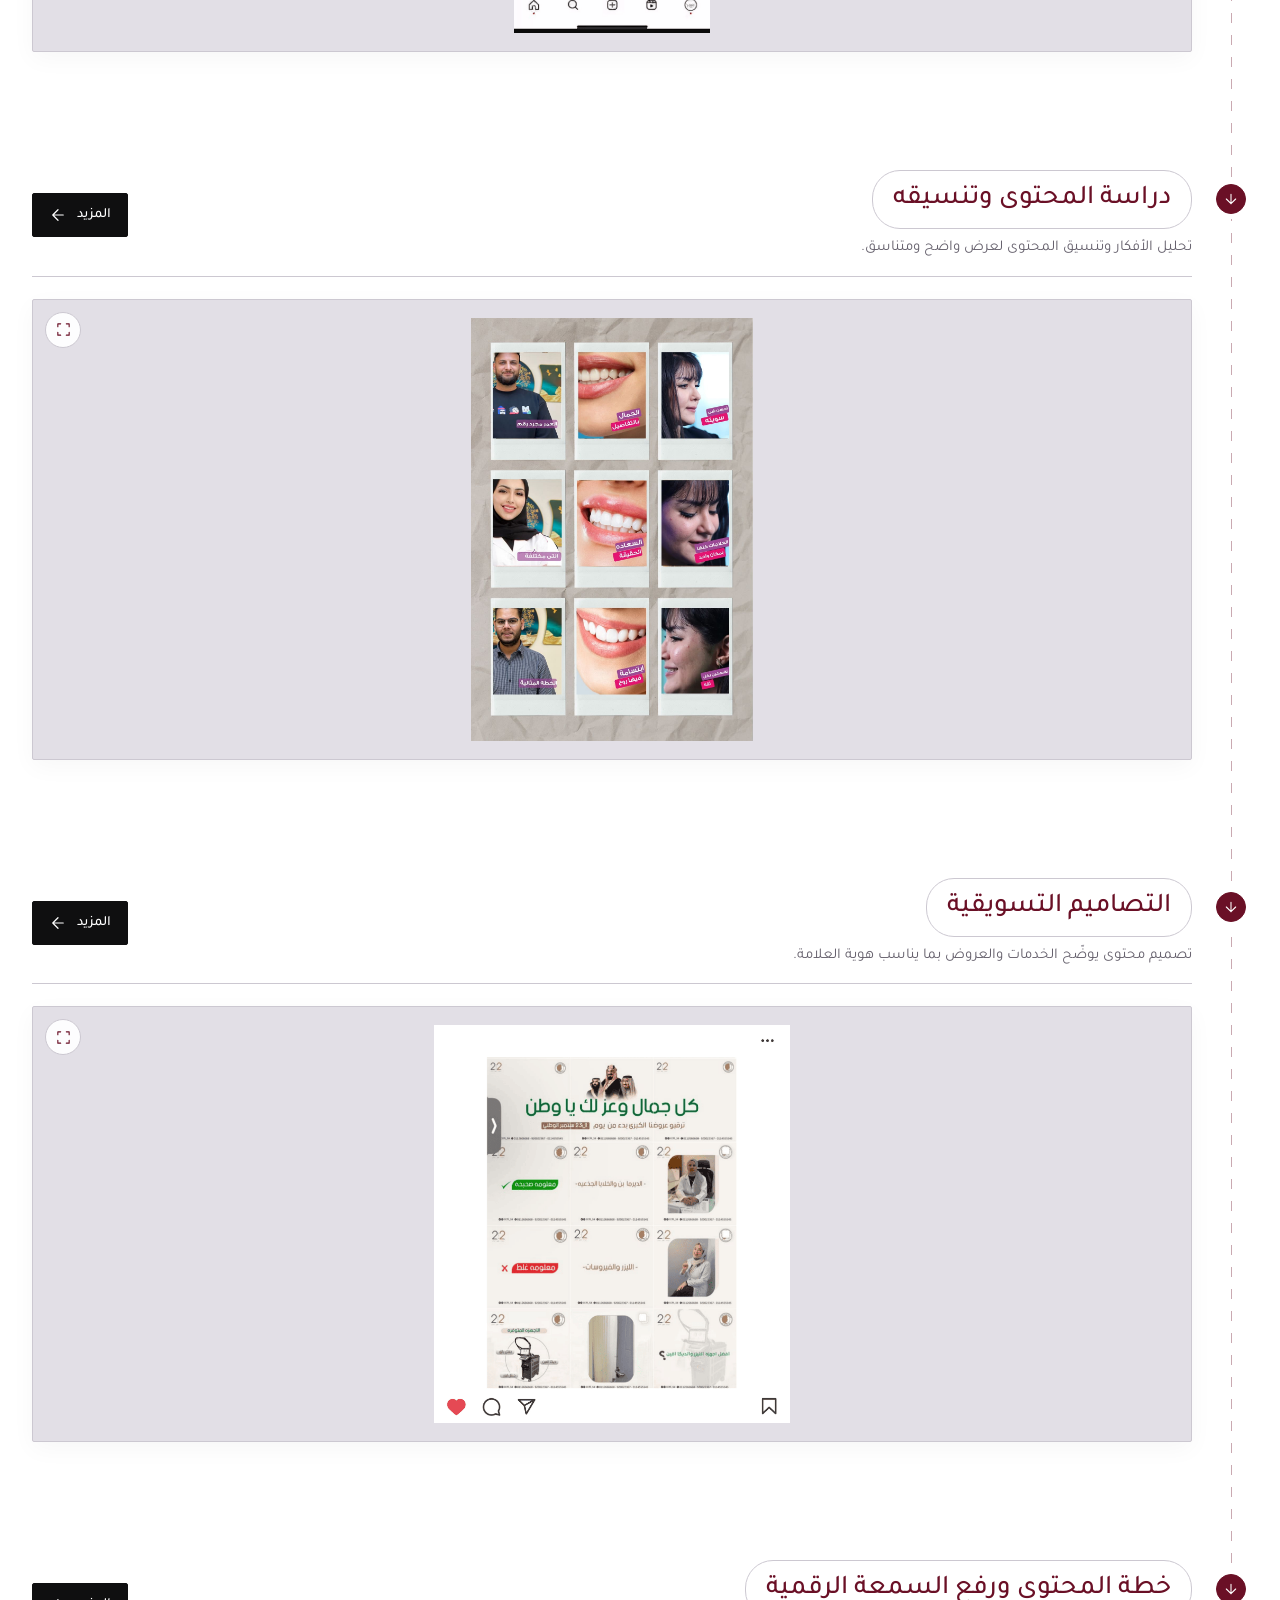
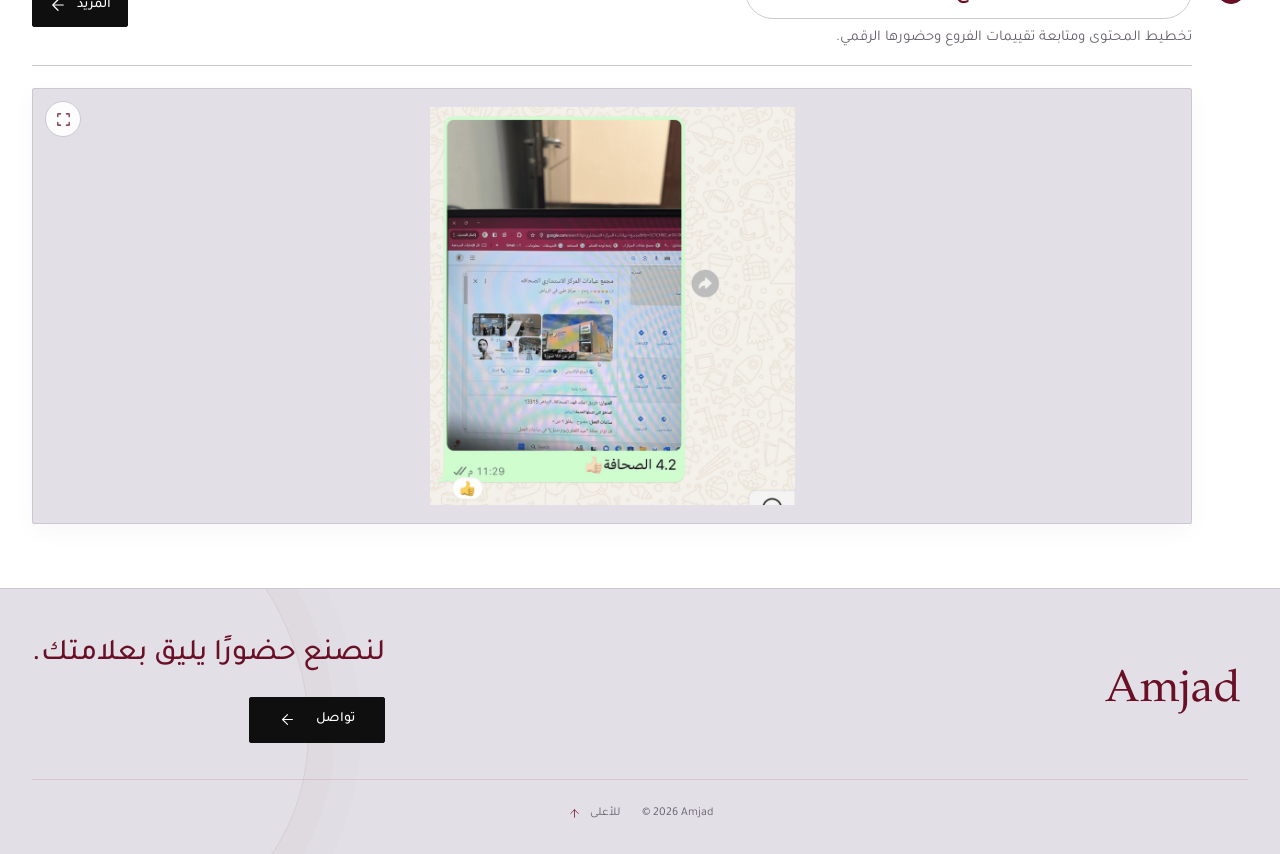
==== commit c39291a1: "Add files via upload" ====
--- a/index.html
+++ b/index.html
@@ -6,7 +6,7 @@
 <meta name="theme-color" content="#6a1026">
 <meta name="description" content="Amjad — تطوير الأعمال، ابتكار الهوية وصناعة حضور العلامات."><title>Amjad | معرض الأعمال</title>
 <link rel="icon" type="image/svg+xml" href="amjad-mark.svg">
-<link rel="stylesheet" href="style.css?v=c9d947f7949f"><script src="script.js?v=c9d947f7949f" defer></script>
+<link rel="stylesheet" href="style.css?v=e4ebaff5597b"><script src="script.js?v=e4ebaff5597b" defer></script>
 </head>
 <body>
 <div class="page-ambience" aria-hidden="true"><span class="ambient-orbit orbit-one"></span><span class="ambient-orbit orbit-two"></span><span class="ambient-glow"></span>
@@ -182,7 +182,7 @@
 <svg viewBox="0 0 24 24" fill="none" stroke="currentColor" stroke-width="1.6" stroke-linecap="round" stroke-linejoin="round" aria-hidden="true" focusable="false"><path d="M12 5v14 M5 12l7 7 7-7"/>
 </svg></a>
 <p class="sector-label">العيادات والجماليات</p>
-<h2 id="title-social">إدارة الحسابات على وسائل التواصل</h2>
+<h2 id="title-social">إدارة الحسابات <span class="heading-phrase">على وسائل التواصل</span></h2>
 <p class="section-description">تنسيق محتوى العيادات والجماليات ومتابعة حضورها على المنصات.</p>
 </div>
 <button class="more-link" type="button" data-gallery="social" data-start="2" aria-label="المزيد من إدارة حسابات العيادات والجماليات"><span>المزيد</span>
@@ -373,7 +373,7 @@
 <div class="heading-copy"><a class="section-flow" href="#contact" aria-label="الانتقال إلى ختام معرض الأعمال">
 <svg viewBox="0 0 24 24" fill="none" stroke="currentColor" stroke-width="1.6" stroke-linecap="round" stroke-linejoin="round" aria-hidden="true" focusable="false"><path d="M12 5v14 M5 12l7 7 7-7"/>
 </svg></a>
-<h2 id="title-presence">خطة المحتوى ورفع السمعة الرقمية</h2>
+<h2 id="title-presence">خطة المحتوى <span class="heading-phrase">ورفع السمعة الرقمية</span></h2>
 <p class="section-description">تخطيط المحتوى ومتابعة تقييمات الفروع وحضورها الرقمي.</p>
 </div>
 <button class="more-link" type="button" data-gallery="presence" data-start="1" aria-label="المزيد من خطة المحتوى ورفع السمعة الرقمية"><span>المزيد</span>
@@ -438,7 +438,7 @@
 <svg viewBox="0 0 24 24" fill="none" stroke="currentColor" stroke-width="1.6" stroke-linecap="round" stroke-linejoin="round" aria-hidden="true" focusable="false"><path d="M19 12H5 M12 5l-7 7 7 7"/>
 </svg>
 </button>
-</div><a id="gallery-download" class="gallery-download" hidden download>تحميل خطة يناير</a>
+</div>
 </div>
 </dialog>
 </body>
--- a/style.css
+++ b/style.css
@@ -370,10 +370,10 @@
   min-width: 96px;
   min-height: 44px;
   padding: 10px 16px;
-  border: 1px solid #6a102629;
+  border: 1px solid var(--ink);
   border-radius: 2px;
-  background: #fff;
-  color: var(--plum);
+  background: var(--ink);
+  color: var(--cream);
   font-size: 14px;
   font-weight: 500;
   line-height: 1.3;
@@ -387,8 +387,8 @@
 }
 
 .more-link svg {
-  width: 16px;
-  height: 16px;
+  width: 18px;
+  height: 18px;
   padding: 0;
   border: 0;
   border-radius: 0;
@@ -397,9 +397,9 @@
 }
 
 .more-link:hover {
-  background: #6a102608;
-  border-color: #6a10264d;
-  color: var(--plum)
+  background: var(--plum);
+  border-color: var(--plum);
+  color: var(--cream)
 }
 
 .media-card {
@@ -722,7 +722,7 @@
   display: flex;
   flex: 1;
   flex-direction: column;
-  justify-content: flex-end;
+  justify-content: flex-start;
   min-height: 68px;
   padding: 0 2px 14px;
   font-size: 16px;
@@ -794,8 +794,13 @@
 
 .vera-phase-name {
   display: flex;
-  align-items: center;
+  align-items: flex-start;
+  min-height: 26px;
   gap: 9px
+}
+
+.vera-phase-name>:not(.vera-stage-number) {
+  line-height: 26px
 }
 
 .vera-stage-number {
@@ -1272,17 +1277,6 @@
   font-size: 11px
 }
 
-.gallery-download {
-  display: inline-block;
-  margin-top: 13px;
-  font-size: 14px;
-  border-bottom: 1px solid var(--accent)
-}
-
-.gallery-download[hidden] {
-  display: none
-}
-
 .media-error {
   padding: 24px;
   text-align: center
@@ -1453,12 +1447,12 @@
   .section-flow {
     display: grid;
     right: calc(var(--flow-rail) - var(--flow-gutter) - 22px);
-    top: 2px;
+    top: 0;
     bottom: auto
   }
 
   .section-flow.with-sector {
-    top: 34px
+    top: 32px
   }
 
   .section-flow::before {
@@ -1532,7 +1526,7 @@
     display: grid;
     grid-template-columns: minmax(0,1fr) auto;
     align-items: start;
-    gap: 12px 14px;
+    gap: 12px 10px;
     min-height: 0;
     margin-bottom: 22px;
     padding: 0 0 16px
@@ -1549,10 +1543,12 @@
     grid-row: 1;
     justify-self: start;
     max-width: 100%;
-    padding: 7px 14px;
-    font-size: 20px;
+    padding: 7px 12px;
+    font-size: 18px;
     line-height: 1.5;
-    text-wrap: balance
+    text-wrap: wrap;
+    overflow-wrap: normal;
+    word-break: normal
   }
 
   .project-heading>.more-link {
@@ -1560,16 +1556,41 @@
     grid-row: 1;
     align-self: start;
     justify-self: end;
-    min-width: 76px;
-    min-height: 44px;
-    padding: 8px 10px;
-    gap: 6px;
-    font-size: 13px
+    margin-top: 3px
+  }
+
+  .heading-phrase {
+    white-space: nowrap
+  }
+
+  .more-link {
+    position: relative;
+    min-width: 56px;
+    min-height: 30px;
+    padding: 4px;
+    gap: 4px;
+    border-color: #6a102629;
+    background: #fff;
+    color: var(--plum);
+    font-size: 12px
+  }
+
+  /* A smaller visible rectangle retains a 44px touch target. */
+  .more-link::after {
+    content: '';
+    position: absolute;
+    inset: -7px 0
+  }
+
+  .more-link:hover {
+    background: #6a102608;
+    border-color: #6a10264d;
+    color: var(--plum)
   }
 
   .more-link svg {
-    width: 14px;
-    height: 14px
+    width: 12px;
+    height: 12px
   }
 
   .project-heading:not(:has(>.more-link)) h2 {
@@ -1703,7 +1724,7 @@
   }
 
   .single-project .project-heading h2 {
-    font-size: 20px;
+    font-size: 18px;
     max-width: 100%
   }
 
@@ -1772,8 +1793,16 @@
     display: none
   }
 
-  .project-heading h2 {
-    padding: 7px 12px;
+  .section-flow {
+    top: -3px
+  }
+
+  .section-flow.with-sector {
+    top: 30px
+  }
+
+  .project-heading h2,.single-project .project-heading h2 {
+    padding: 6px 8px;
     border-radius: 25px
   }
 
@@ -1825,12 +1854,14 @@
   .sector-heading {
     display: grid;
     grid-template-columns: minmax(0,1fr) auto;
-    gap: 14px;
+    gap: 8px;
     margin-bottom: 22px
   }
 
   .sector-heading h3 {
-    font-size: 18px
+    font-size: 16px;
+    text-wrap: wrap;
+    overflow-wrap: normal
   }
 
   .sector-group+.sector-group {
@@ -1893,23 +1924,18 @@
   }
 
   .project-heading {
-    gap: 12px 14px;
+    gap: 12px 8px;
     margin-bottom: 22px;
     padding-bottom: 16px
   }
 
   .project-heading h2,.single-project .project-heading h2 {
-    font-size: 18px;
+    font-size: 16px;
     line-height: 1.5
   }
 
-  .more-link {
-    font-size: 13px;
-    min-width: 76px
-  }
-
   .single-project .project-heading {
-    gap: 12px 14px;
+    gap: 12px 8px;
     align-items: start
   }
 
@@ -2188,7 +2214,7 @@
 
 @media(max-width:380px) {
   .project-heading h2,.single-project .project-heading h2 {
-    font-size: 17px
+    font-size: 16px
   }
 
   .account-grid .media-frame {
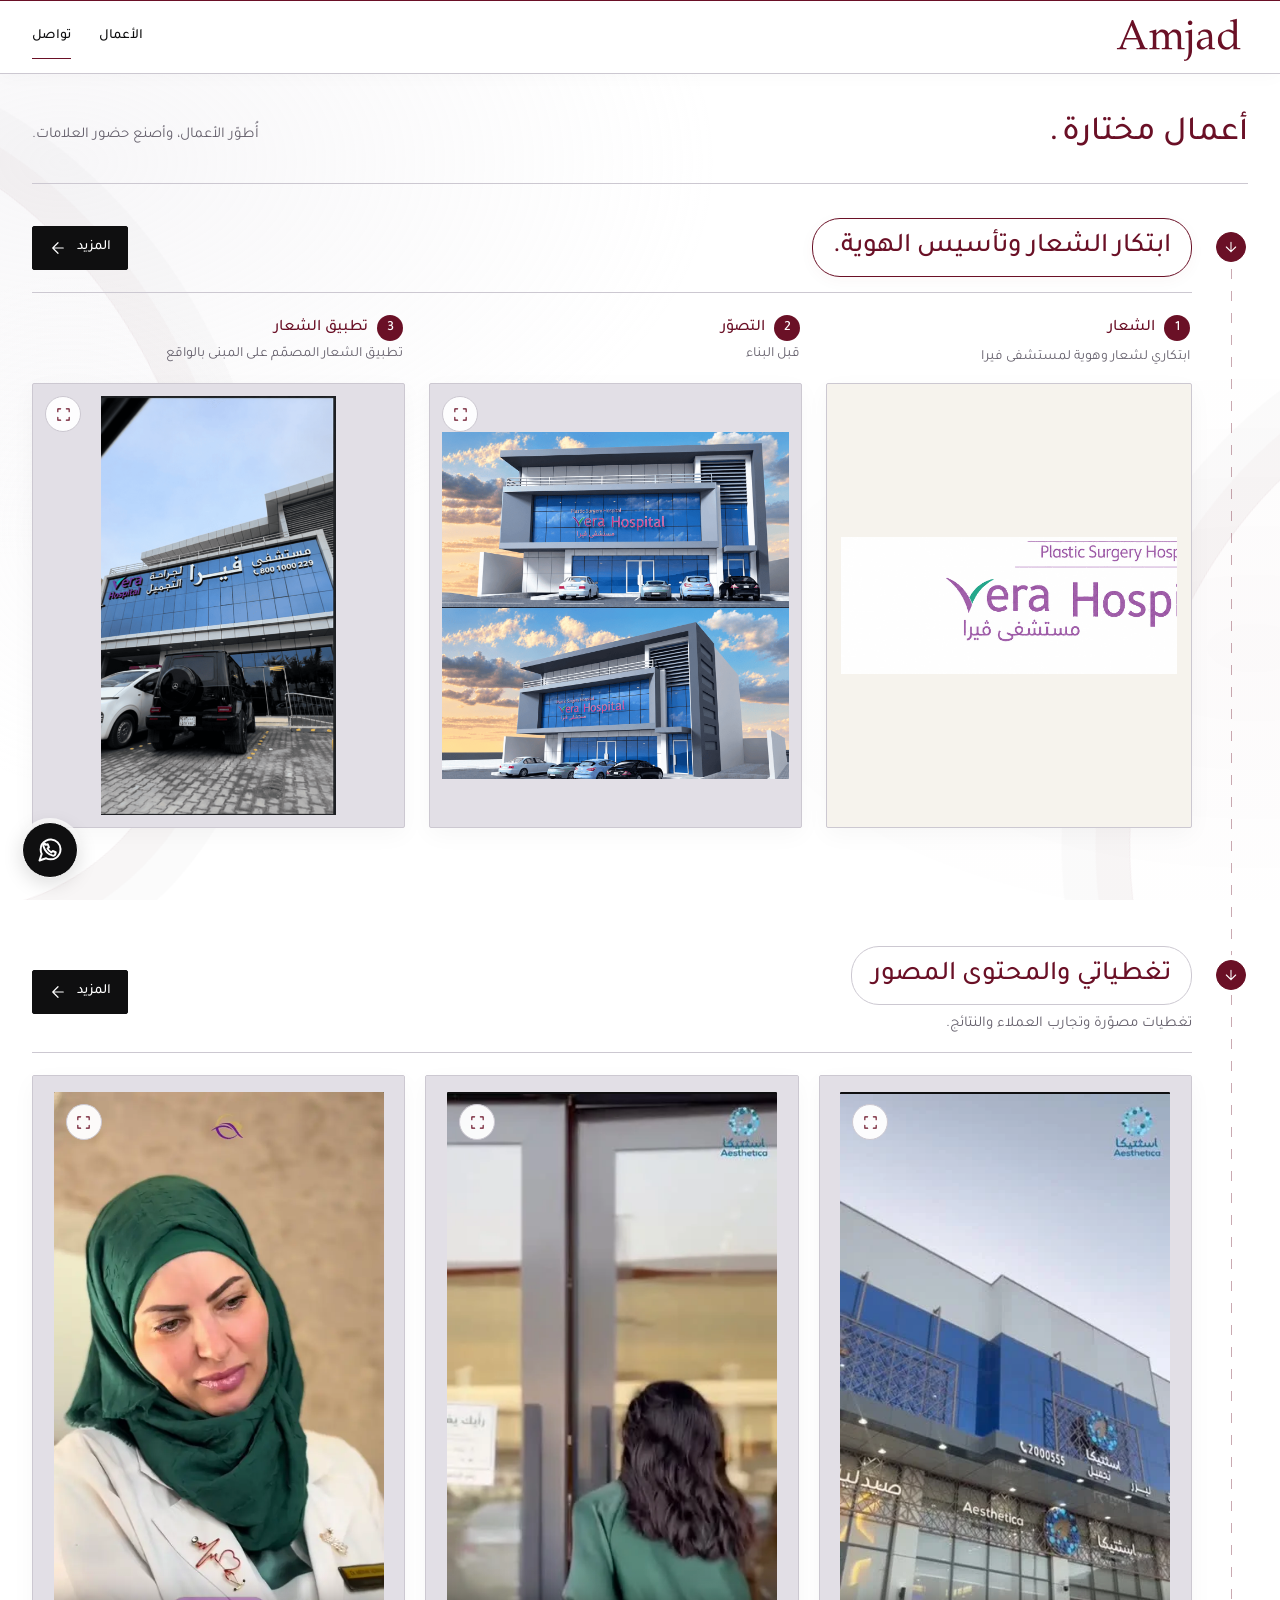
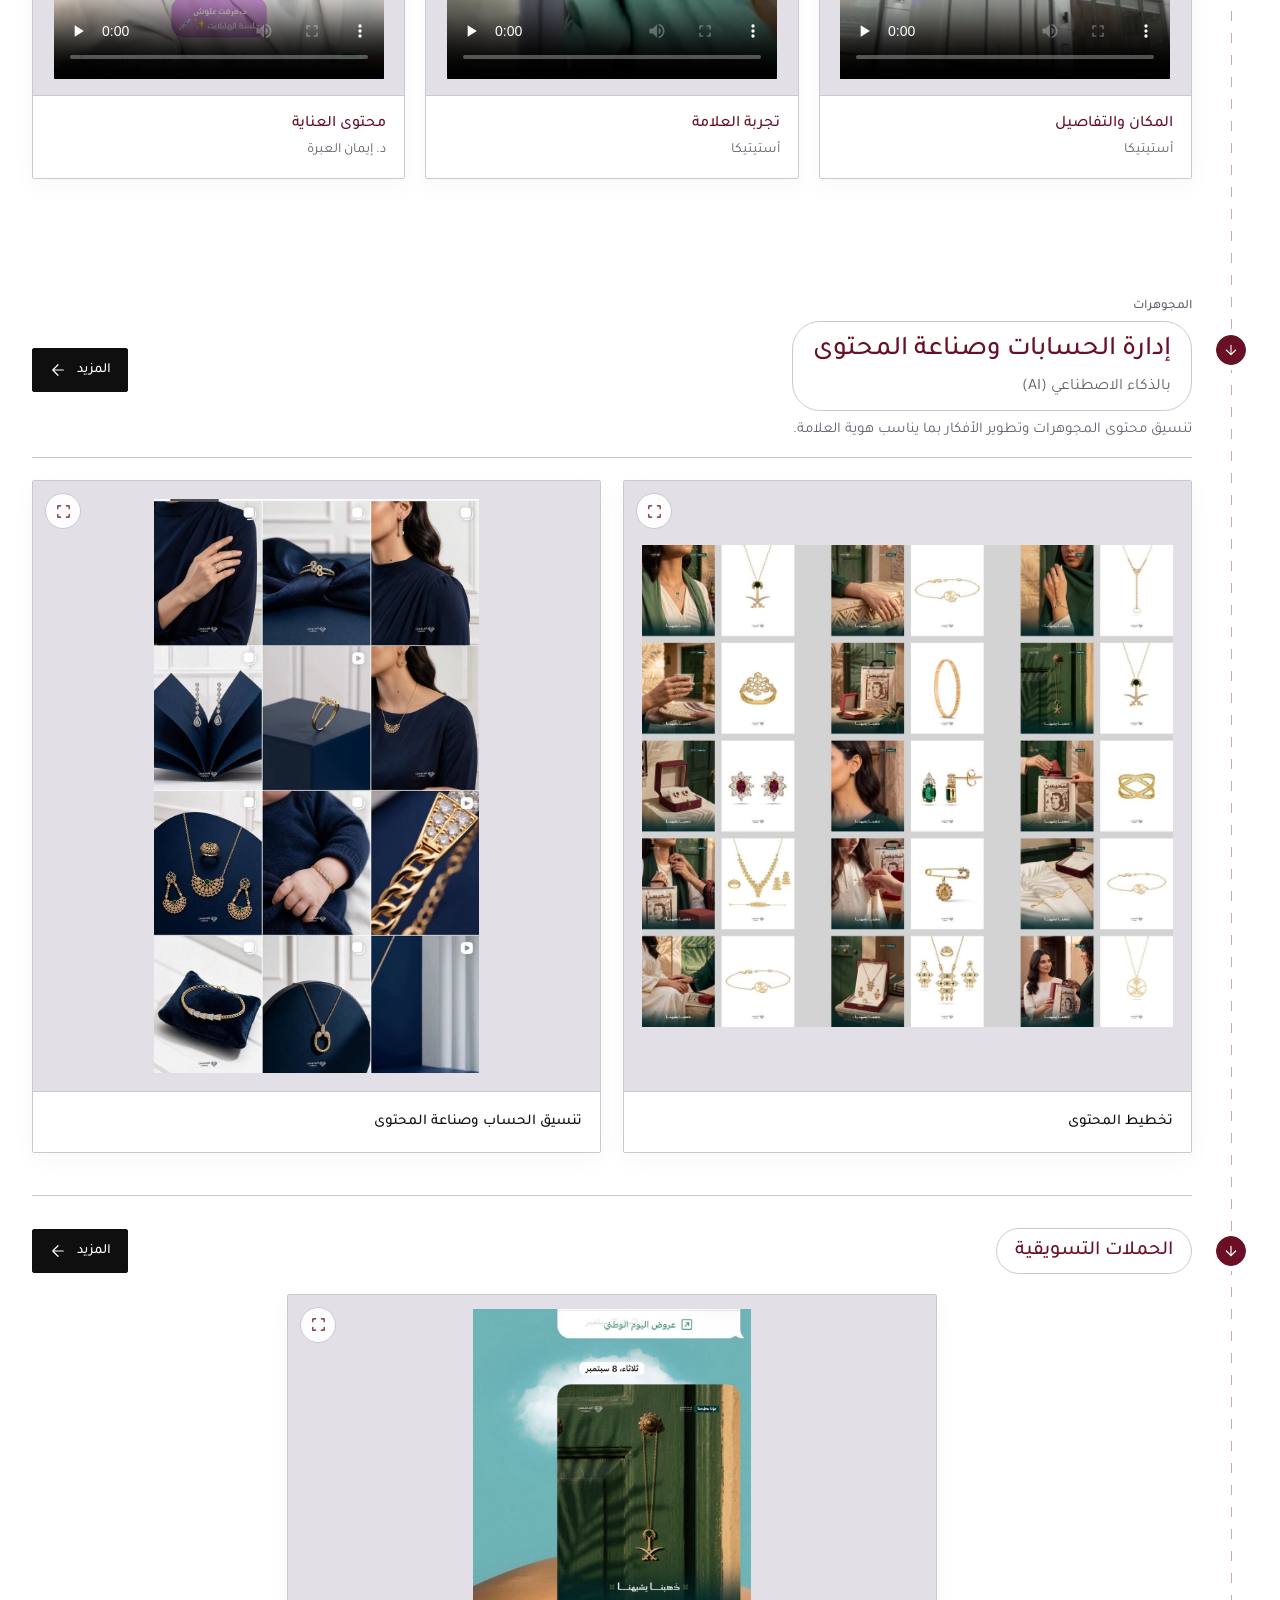
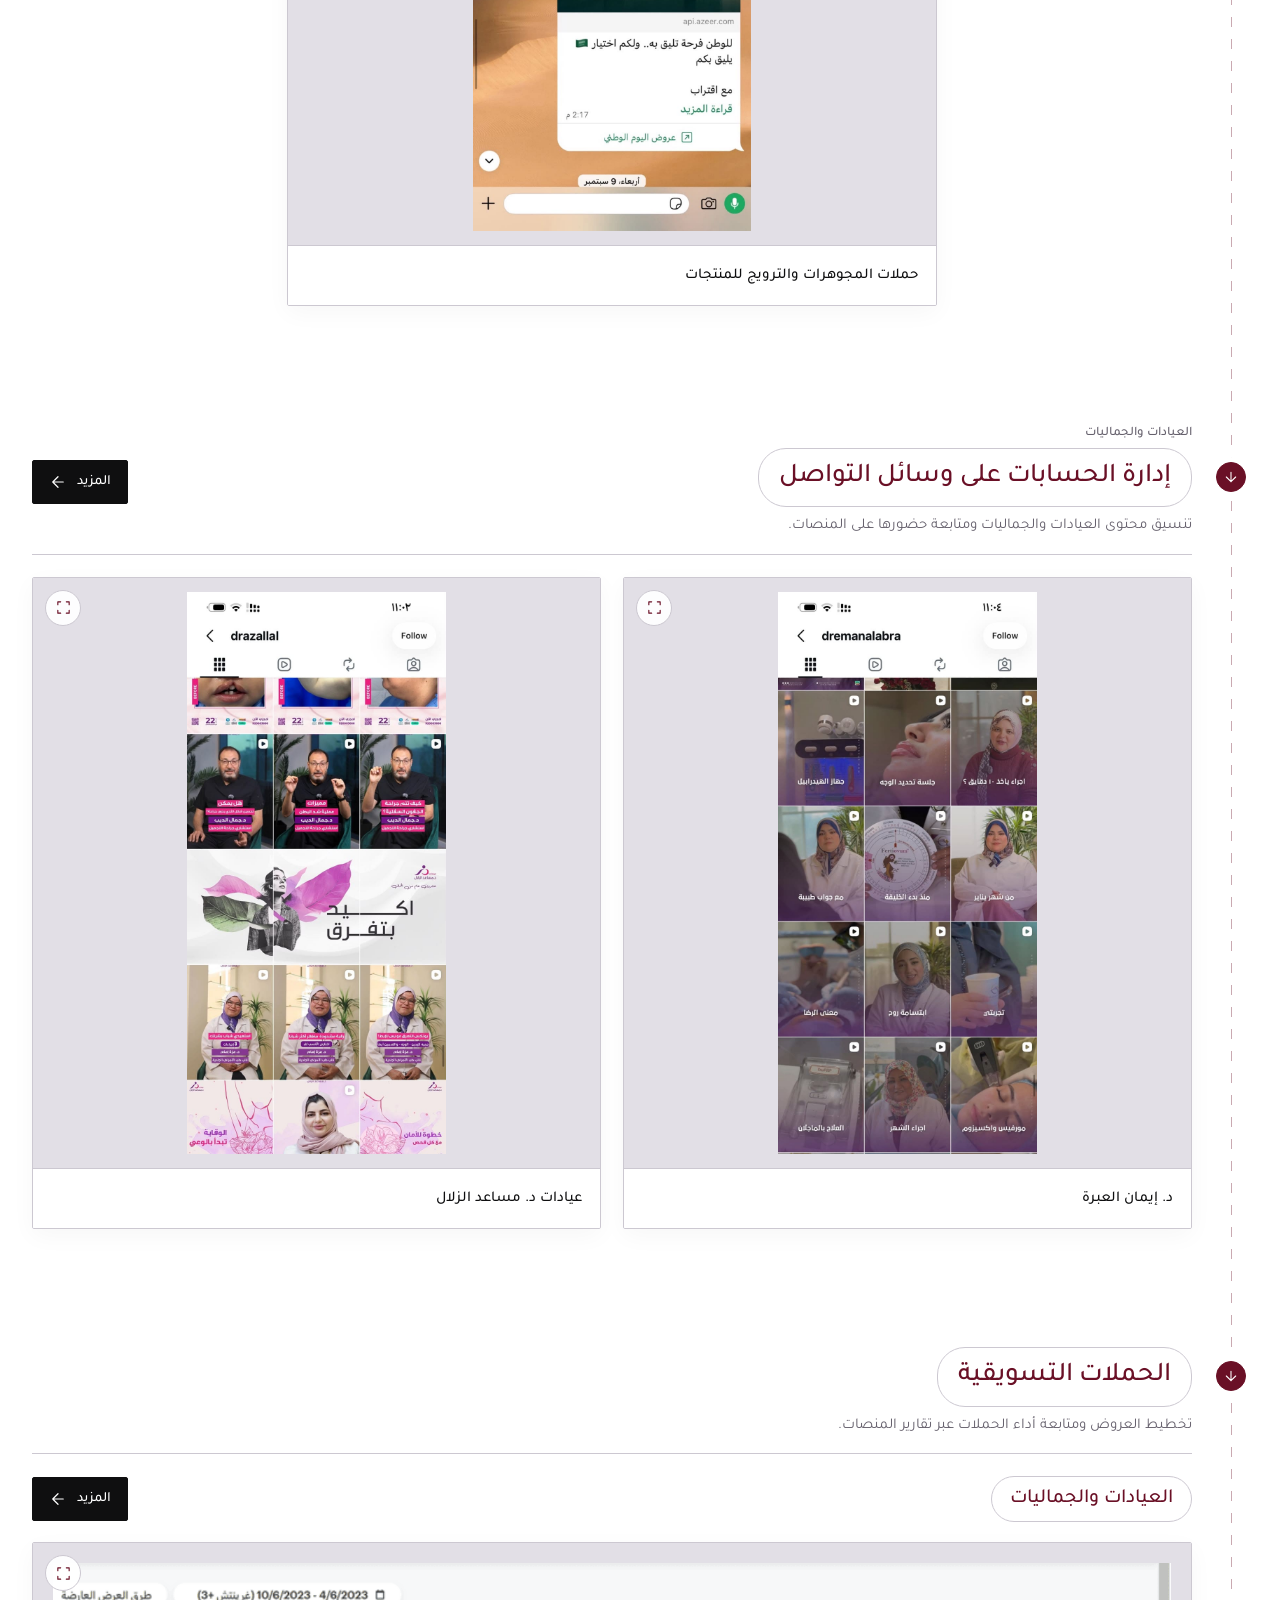
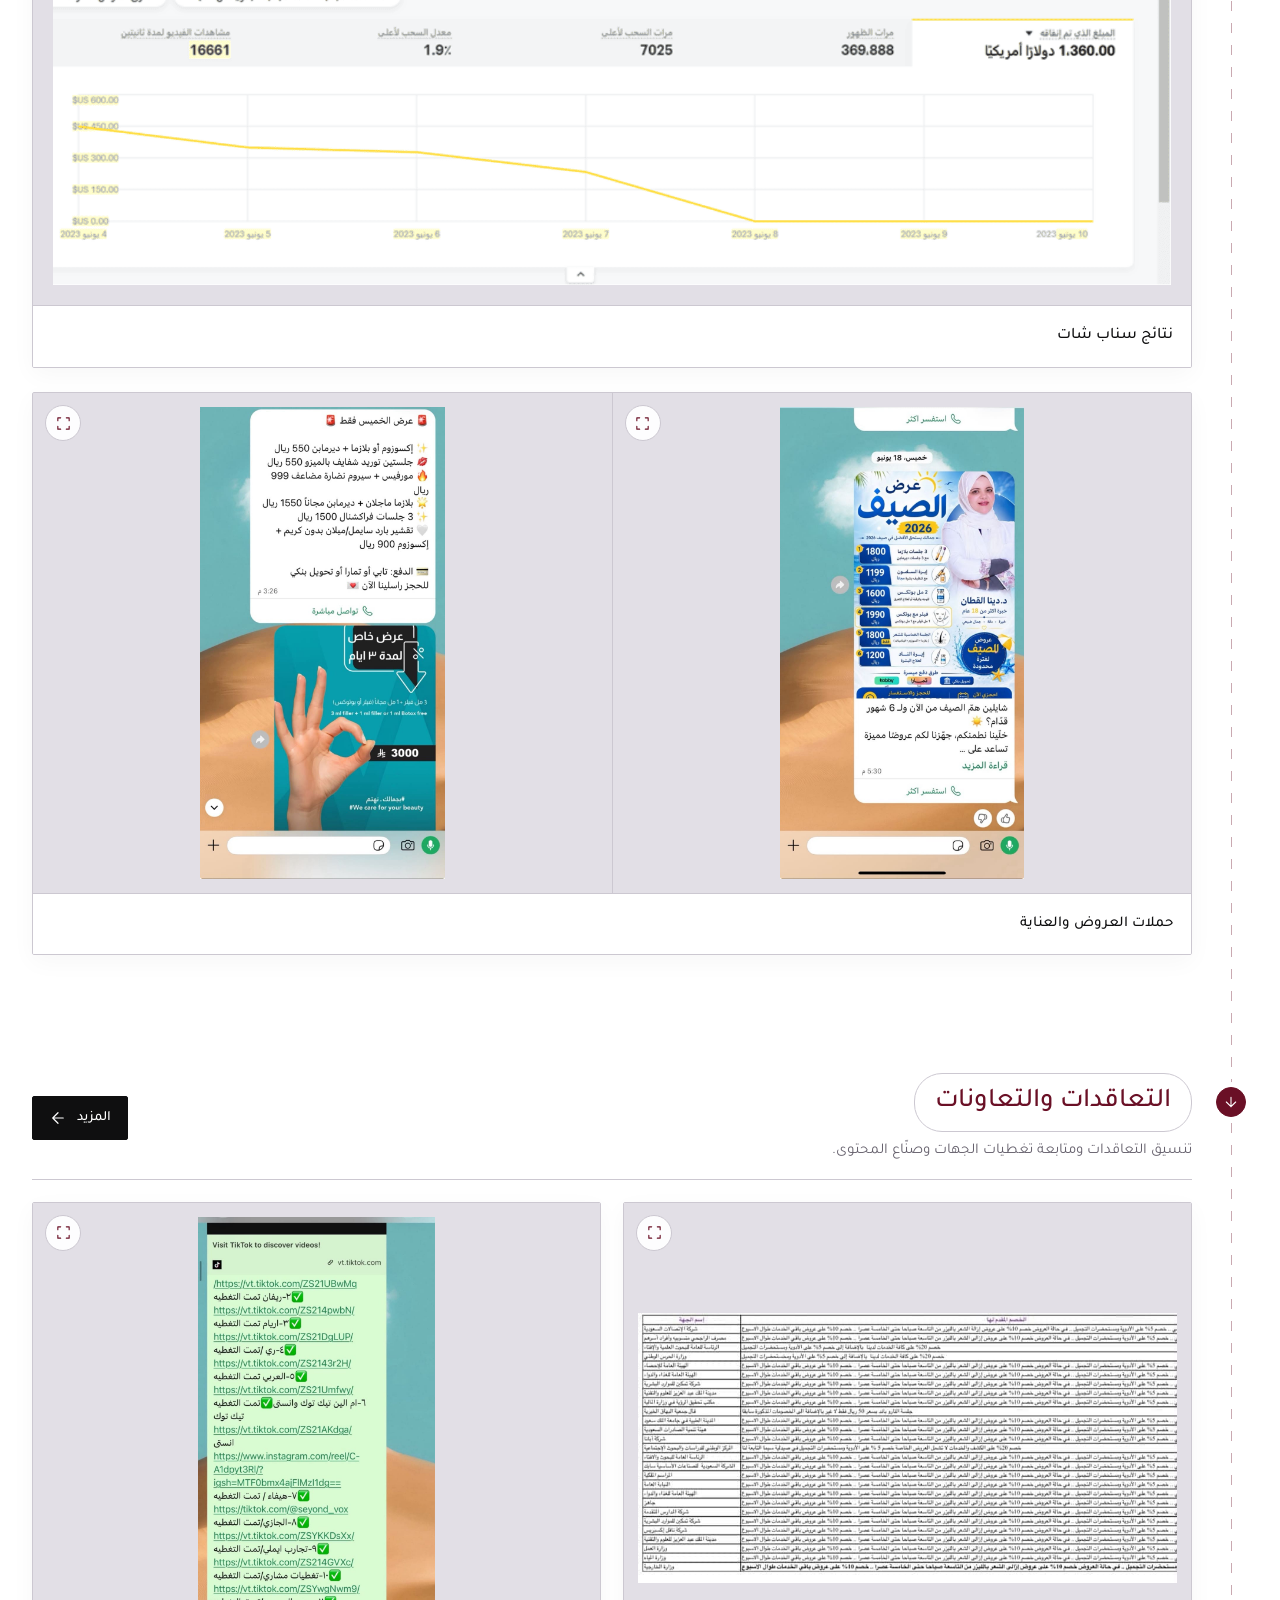
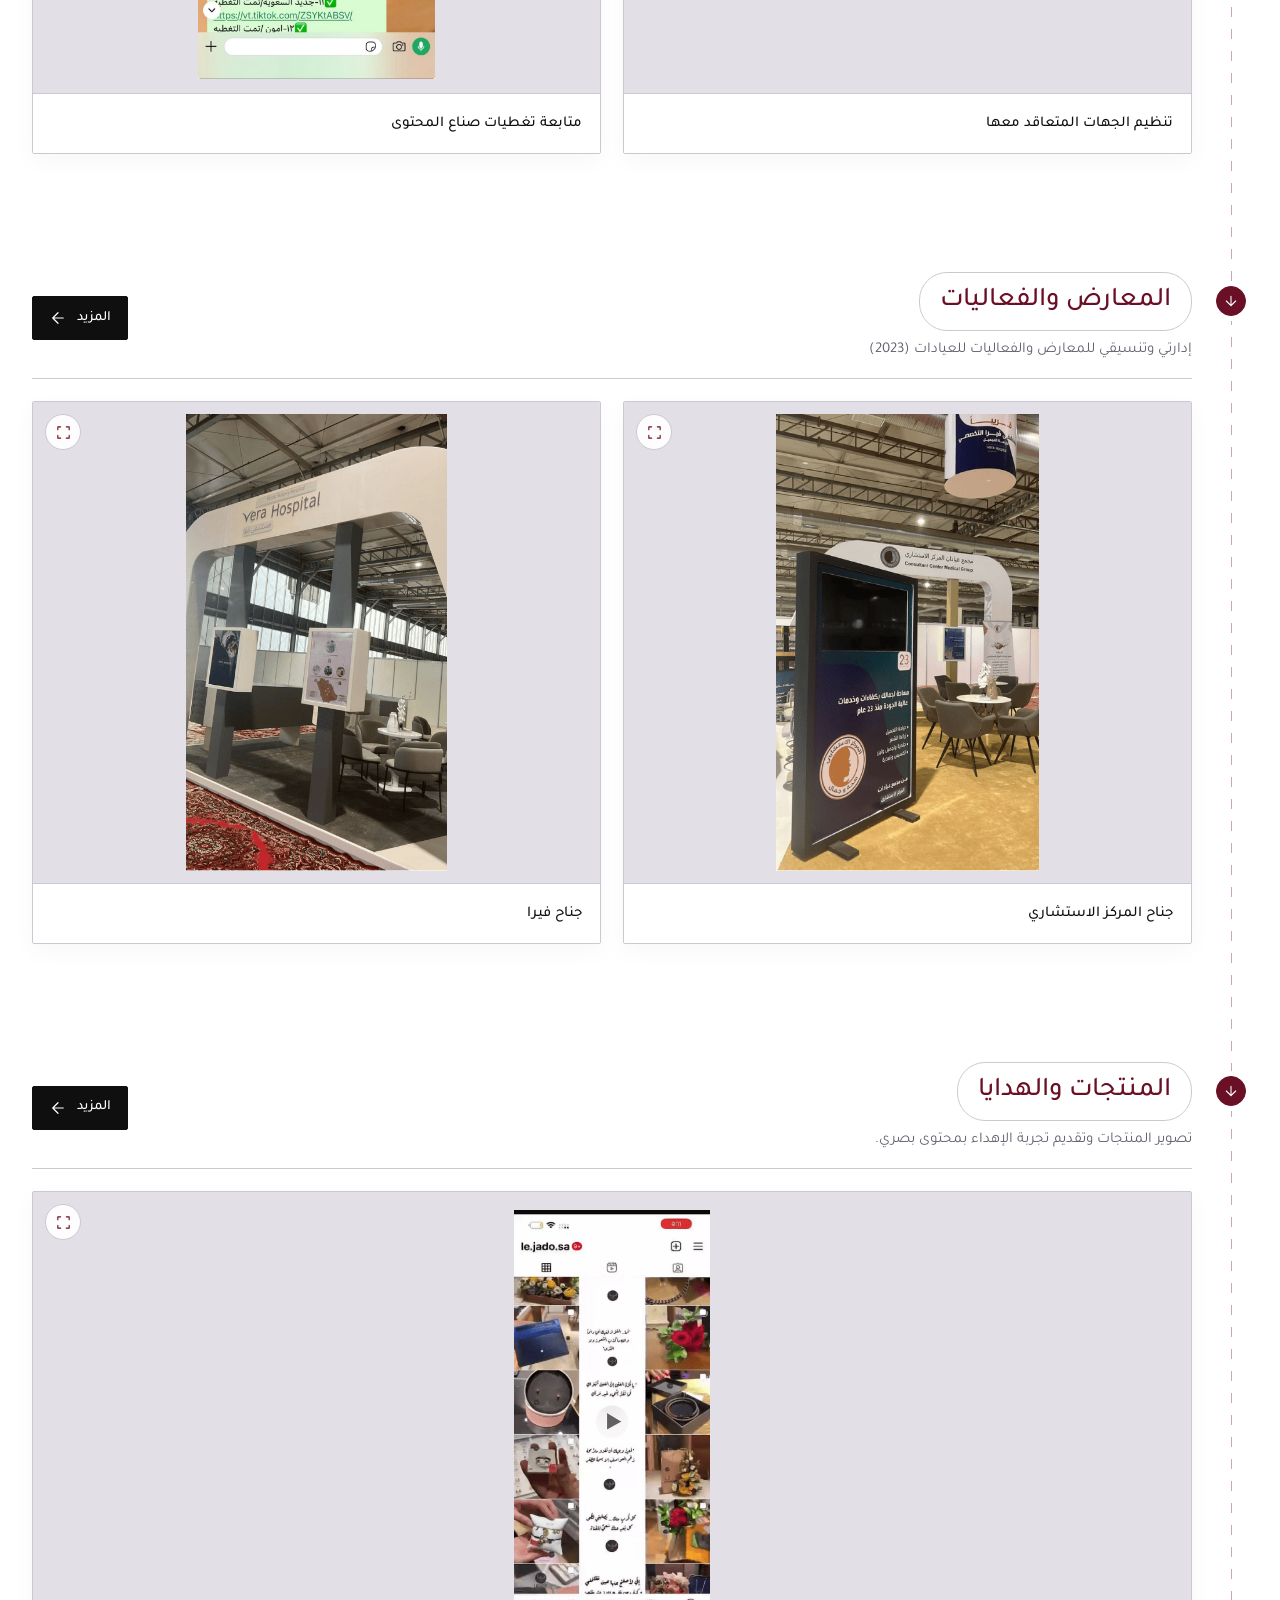
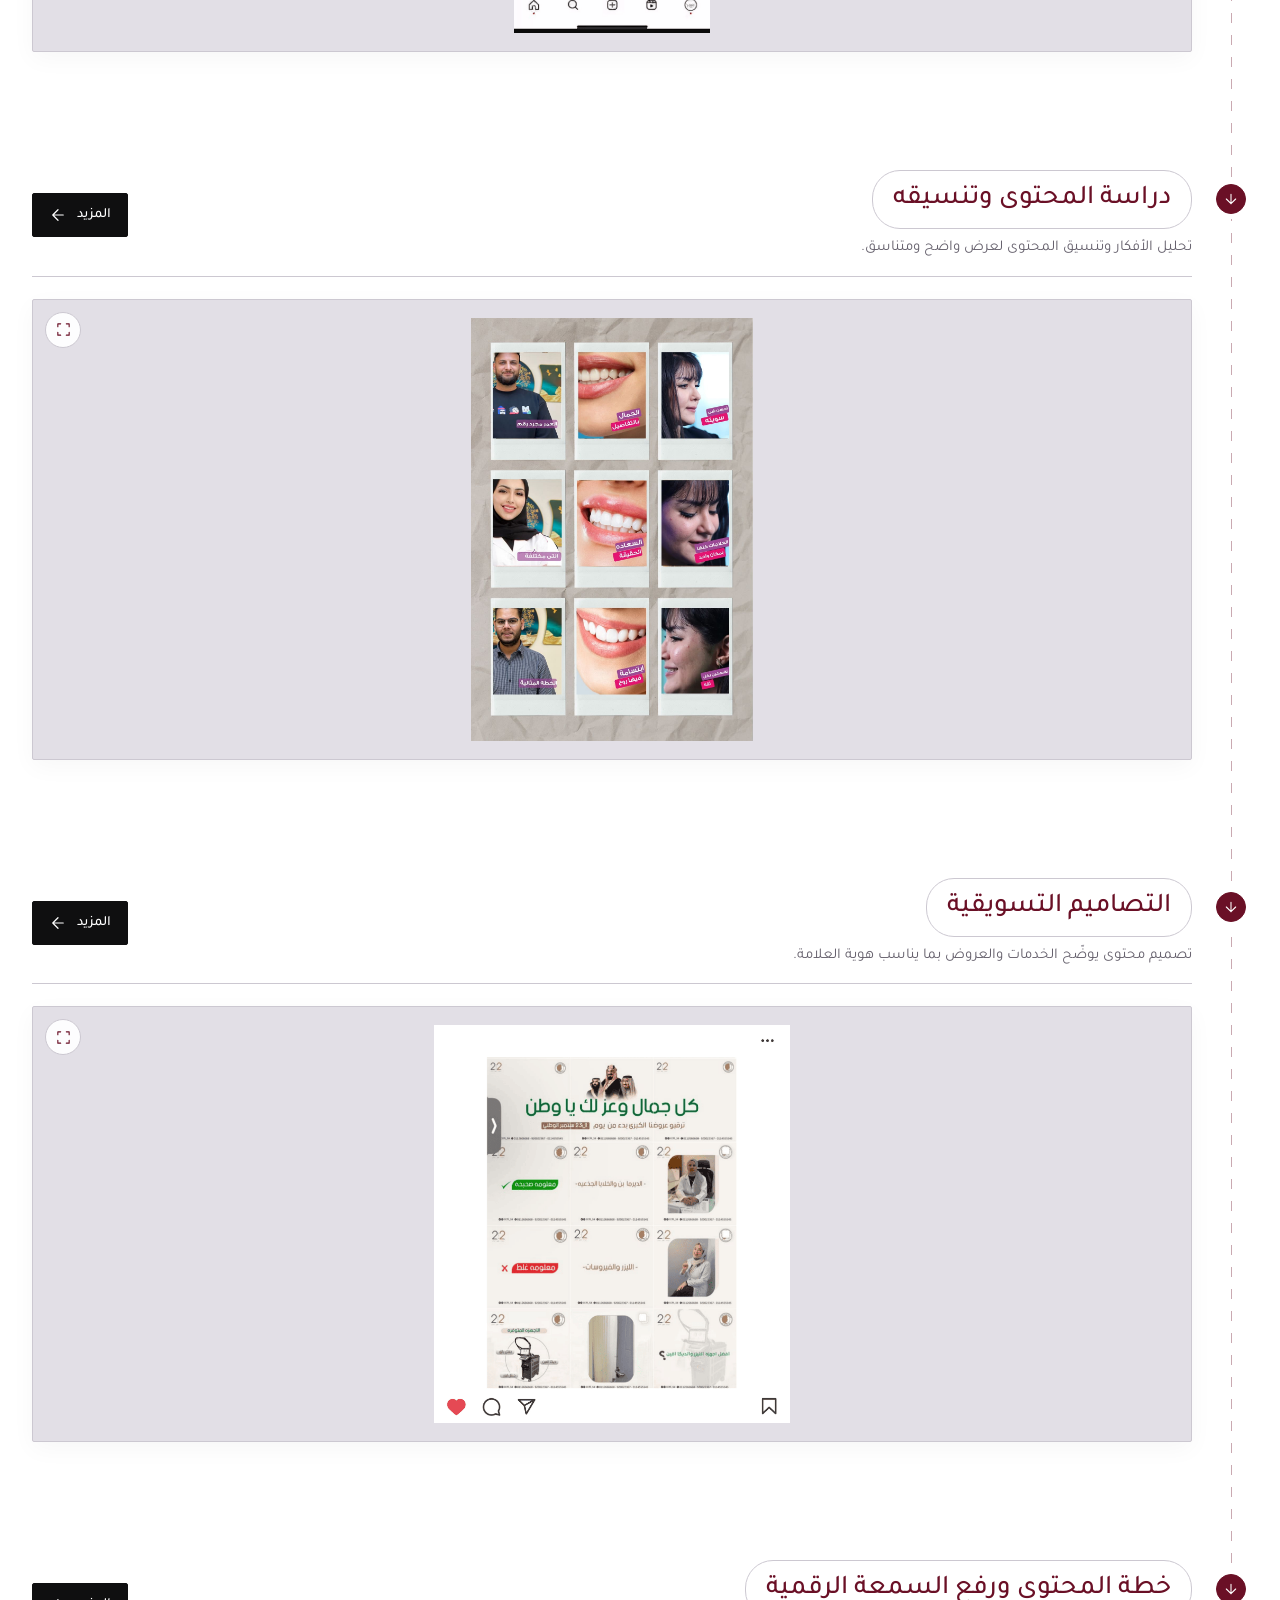
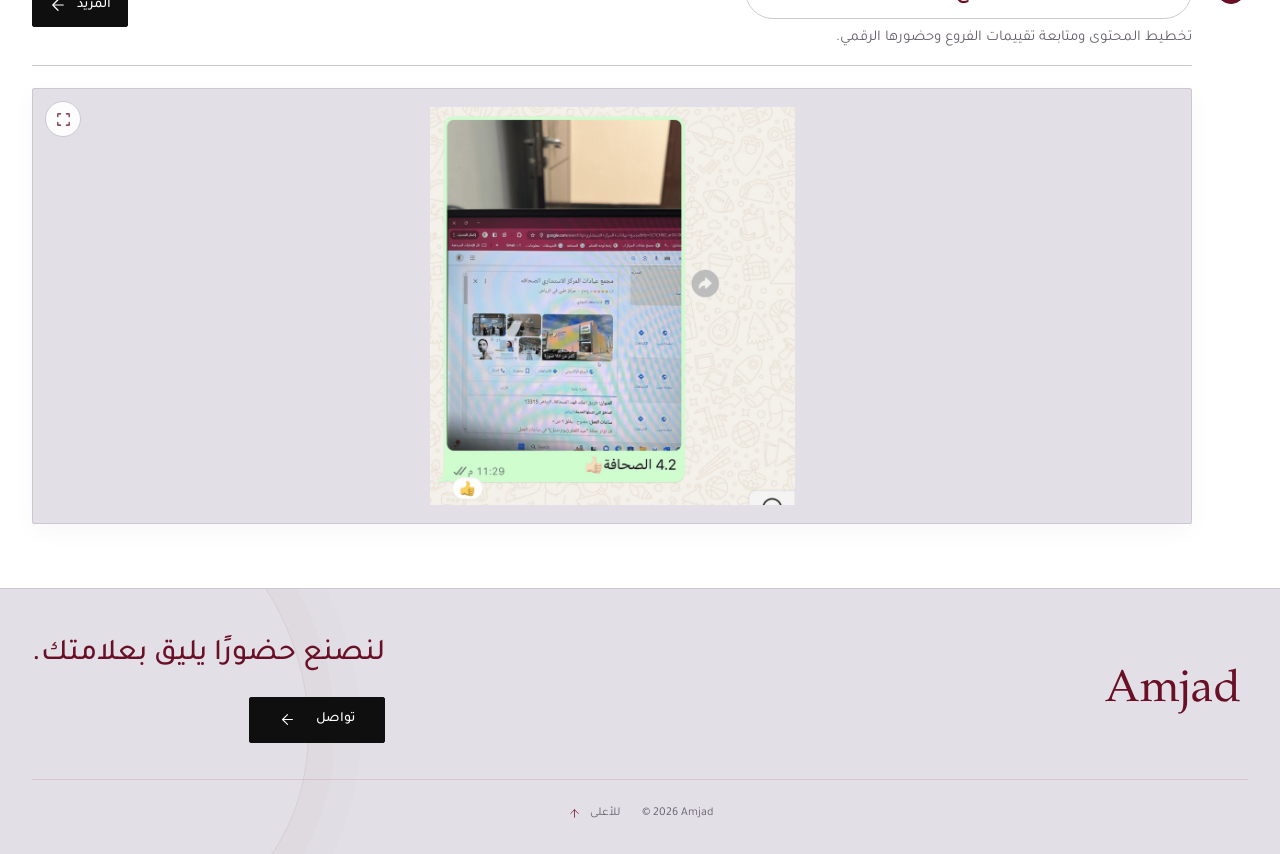
==== commit 0dccc941: "Add files via upload" ====
--- a/index.html
+++ b/index.html
@@ -3,10 +3,11 @@
 <head>
 <meta charset="utf-8">
 <meta name="viewport" content="width=device-width, initial-scale=1, viewport-fit=cover">
+<meta name="theme-color" content="#ffffff" media="(max-width: 780px)">
 <meta name="theme-color" content="#6a1026">
 <meta name="description" content="Amjad — تطوير الأعمال، ابتكار الهوية وصناعة حضور العلامات."><title>Amjad | معرض الأعمال</title>
 <link rel="icon" type="image/svg+xml" href="amjad-mark.svg">
-<link rel="stylesheet" href="style.css?v=e4ebaff5597b"><script src="script.js?v=e4ebaff5597b" defer></script>
+<link rel="stylesheet" href="style.css?v=52b5a92cab8c"><script src="script.js?v=52b5a92cab8c" defer></script>
 </head>
 <body>
 <div class="page-ambience" aria-hidden="true"><span class="ambient-orbit orbit-one"></span><span class="ambient-orbit orbit-two"></span><span class="ambient-glow"></span>
--- a/style.css
+++ b/style.css
@@ -1416,6 +1416,27 @@
 }
 
 @media(max-width:780px) {
+  .site-header {
+    border-top: 0;
+    border-bottom-color: #e2dfe6;
+    background: #fff;
+    box-shadow: none
+  }
+
+  .nav-contact {
+    border-bottom-color: #6a10264d
+  }
+
+  .floating-whatsapp {
+    background: var(--plum);
+    box-shadow: 0 5px 18px #6a102628,0 0 0 3px #ffffffeb
+  }
+
+  .floating-whatsapp:hover {
+    background: var(--plum);
+    box-shadow: 0 6px 20px #6a102635,0 0 0 3px #ffffffeb
+  }
+
   .hero {
     min-height: 0;
     margin-top: 8px;
@@ -1424,7 +1445,8 @@
   }
 
   .hero h1 {
-    font-size: 30px
+    font-size: 31px;
+    color: var(--ink)
   }
 
   .hero-role {
@@ -1529,7 +1551,8 @@
     gap: 12px 10px;
     min-height: 0;
     margin-bottom: 22px;
-    padding: 0 0 16px
+    padding: 0 0 16px;
+    border-bottom-color: #e2dfe6
   }
 
   /* Keep the title and action together, with the description across both columns. */
@@ -1544,7 +1567,7 @@
     justify-self: start;
     max-width: 100%;
     padding: 7px 12px;
-    font-size: 18px;
+    font-size: 19px;
     line-height: 1.5;
     text-wrap: wrap;
     overflow-wrap: normal;
@@ -1724,7 +1747,7 @@
   }
 
   .single-project .project-heading h2 {
-    font-size: 18px;
+    font-size: 19px;
     max-width: 100%
   }
 
@@ -1741,12 +1764,12 @@
   }
 
   .site-footer {
-    margin-top: 56px;
-    padding-top: 36px
+    margin-top: 40px;
+    padding-top: 28px
   }
 
   .footer-invitation h2 {
-    font-size: 27px
+    font-size: 25px
   }
 
 }
@@ -1755,8 +1778,9 @@
   .hero {
     min-height: 0;
     margin-top: 6px;
-    margin-bottom: 18px;
-    padding: 12px 0
+    margin-bottom: 22px;
+    padding: 14px 0;
+    border-bottom: 0
   }
 
   .hero-copy {
@@ -1764,7 +1788,7 @@
   }
 
   .hero h1 {
-    font-size: 27px
+    font-size: 29px
   }
 
   .hero-role {
@@ -1781,7 +1805,7 @@
   }
 
   .page-ambience {
-    opacity: .65
+    opacity: .45
   }
 
   .ambient-orbit,.ambient-glow {
@@ -1794,11 +1818,11 @@
   }
 
   .section-flow {
-    top: -3px
+    top: -2px
   }
 
   .section-flow.with-sector {
-    top: 30px
+    top: 31px
   }
 
   .project-heading h2,.single-project .project-heading h2 {
@@ -1859,7 +1883,7 @@
   }
 
   .sector-heading h3 {
-    font-size: 16px;
+    font-size: 17px;
     text-wrap: wrap;
     overflow-wrap: normal
   }
@@ -1901,14 +1925,14 @@
     min-height: 62px;
     flex-wrap: nowrap;
     gap: 16px;
-    padding-block: 10px
+    padding-block: 8px
   }
 
   .site-header nav {
     width: auto;
     justify-content: flex-start;
-    gap: 20px;
-    font-size: 14px
+    gap: 18px;
+    font-size: 13px
   }
 
   .site-header nav a {
@@ -1916,7 +1940,7 @@
   }
 
   .brand-wordmark {
-    width: 122px
+    width: 114px
   }
 
   :root {
@@ -1930,7 +1954,7 @@
   }
 
   .project-heading h2,.single-project .project-heading h2 {
-    font-size: 16px;
+    font-size: 17px;
     line-height: 1.5
   }
 
@@ -2106,45 +2130,60 @@
   }
 
   .caption-card,.video-card,.vera-logo-board,.media-card:not(.caption-card)>.media-frame {
-    box-shadow: 0 4px 16px #0f0f1008
+    border-color: #d8d4de;
+    box-shadow: 0 4px 14px #0f0f1008
   }
 
   .site-footer {
-    margin-top: 36px;
-    padding-top: 26px;
-    padding-bottom: calc(48px + env(safe-area-inset-bottom,0px))
+    margin-top: 32px;
+    padding-top: 20px;
+    padding-bottom: calc(12px + env(safe-area-inset-bottom,0px));
+    background: linear-gradient(135deg,#f4f2f6,var(--footer-gray))
   }
 
   .footer-main {
     flex-direction: column;
     align-items: flex-start;
-    gap: 24px
+    gap: 12px
   }
 
   .site-footer .brand-wordmark {
-    width: 124px
+    width: 106px
   }
 
   .footer-invitation h2 {
-    font-size: 25px;
-    line-height: 1.6
+    font-size: 22px;
+    line-height: 1.45
   }
 
   .footer-contact {
-    margin-top: 16px;
-    gap: 20px
+    min-width: 104px;
+    min-height: 44px;
+    margin-top: 12px;
+    padding: 8px 14px;
+    gap: 12px;
+    border-color: #6a102645;
+    background: #fff;
+    color: var(--plum);
+    font-size: 13px
+  }
+
+  .footer-contact:hover {
+    background: #f8f5f7
   }
 
   .footer-bottom {
-    margin-top: 28px;
-    padding-block: 17px 18px;
-    gap: 18px
+    justify-content: space-between;
+    margin-top: 18px;
+    padding-block: 10px 12px;
+    padding-inline-end: 72px;
+    gap: 12px
   }
 
   .site-footer::before {
     left: -220px;
     top: -80px;
-    opacity: .65
+    opacity: .35
   }
 
   dialog {
@@ -2214,7 +2253,7 @@
 
 @media(max-width:380px) {
   .project-heading h2,.single-project .project-heading h2 {
-    font-size: 16px
+    font-size: 17px
   }
 
   .account-grid .media-frame {
@@ -2234,7 +2273,7 @@
   }
 
   .footer-invitation h2 {
-    font-size: 23px
+    font-size: 21px
   }
 
 }
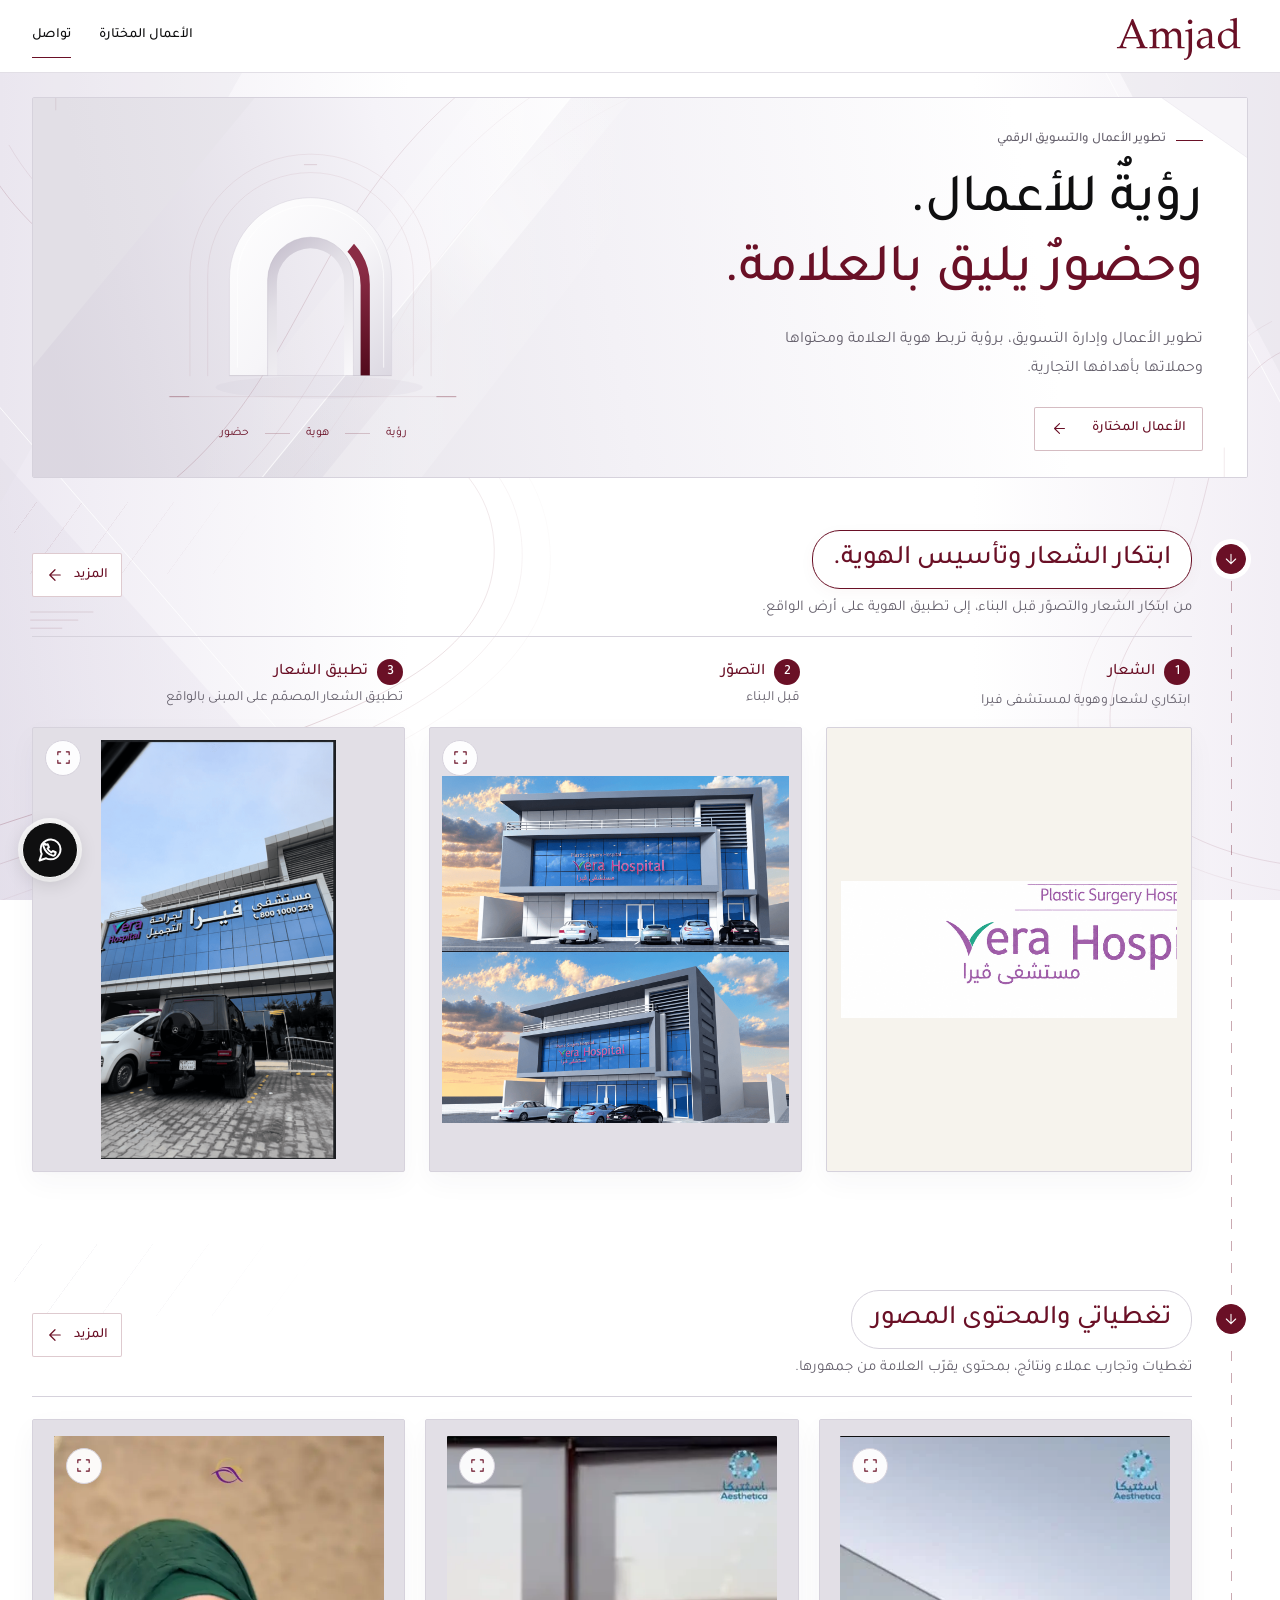
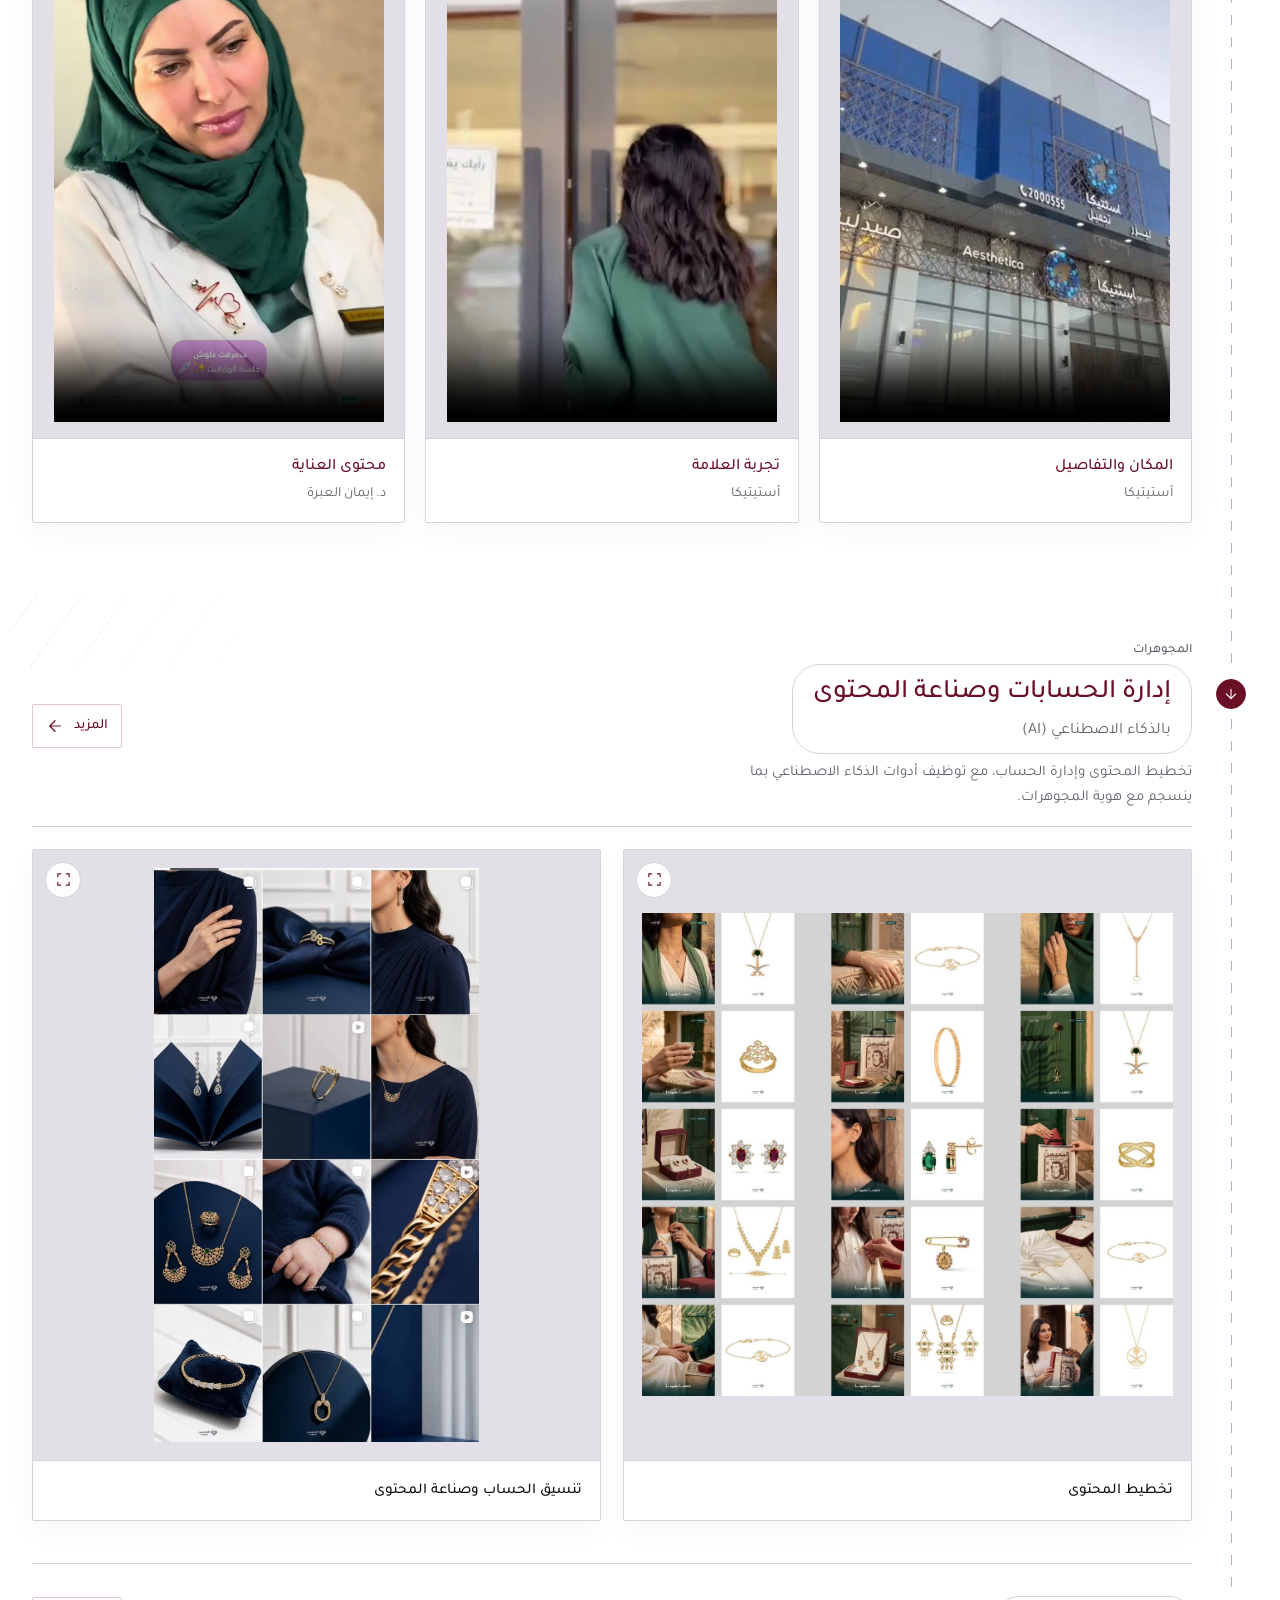
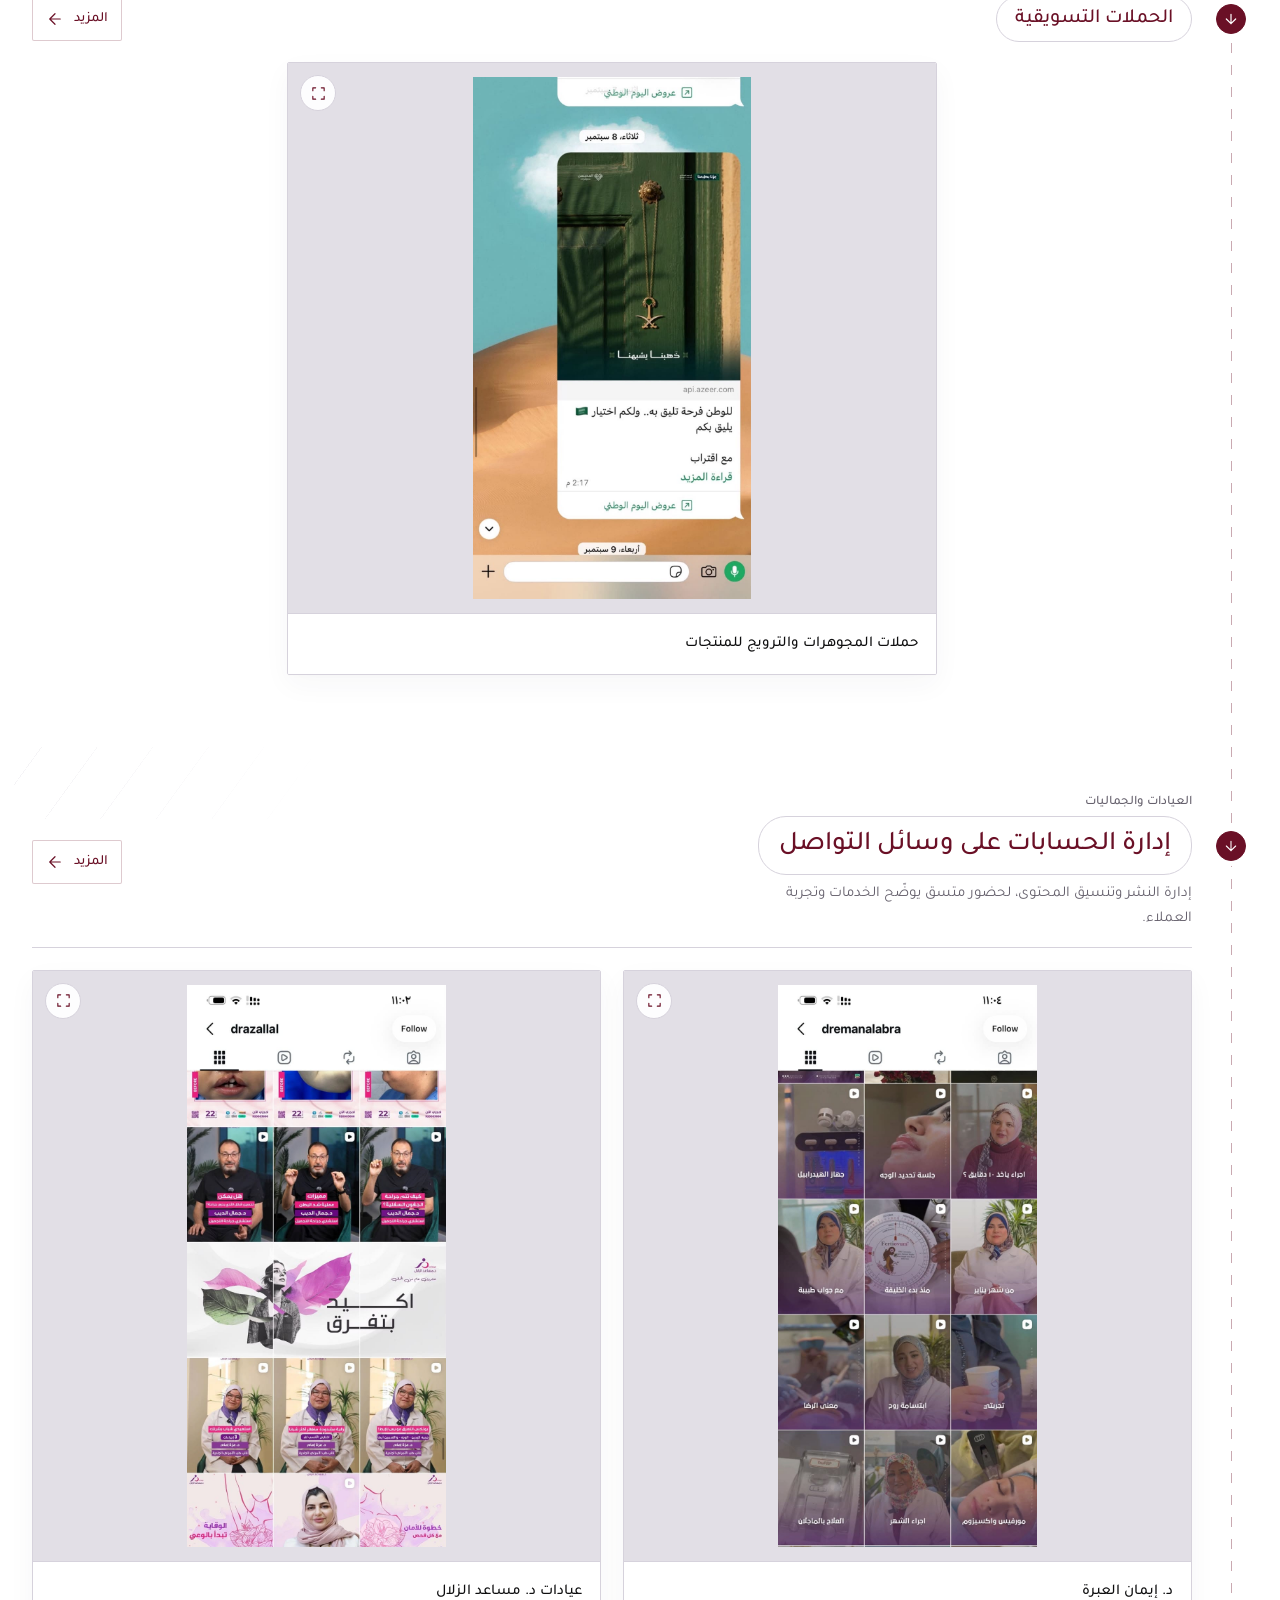
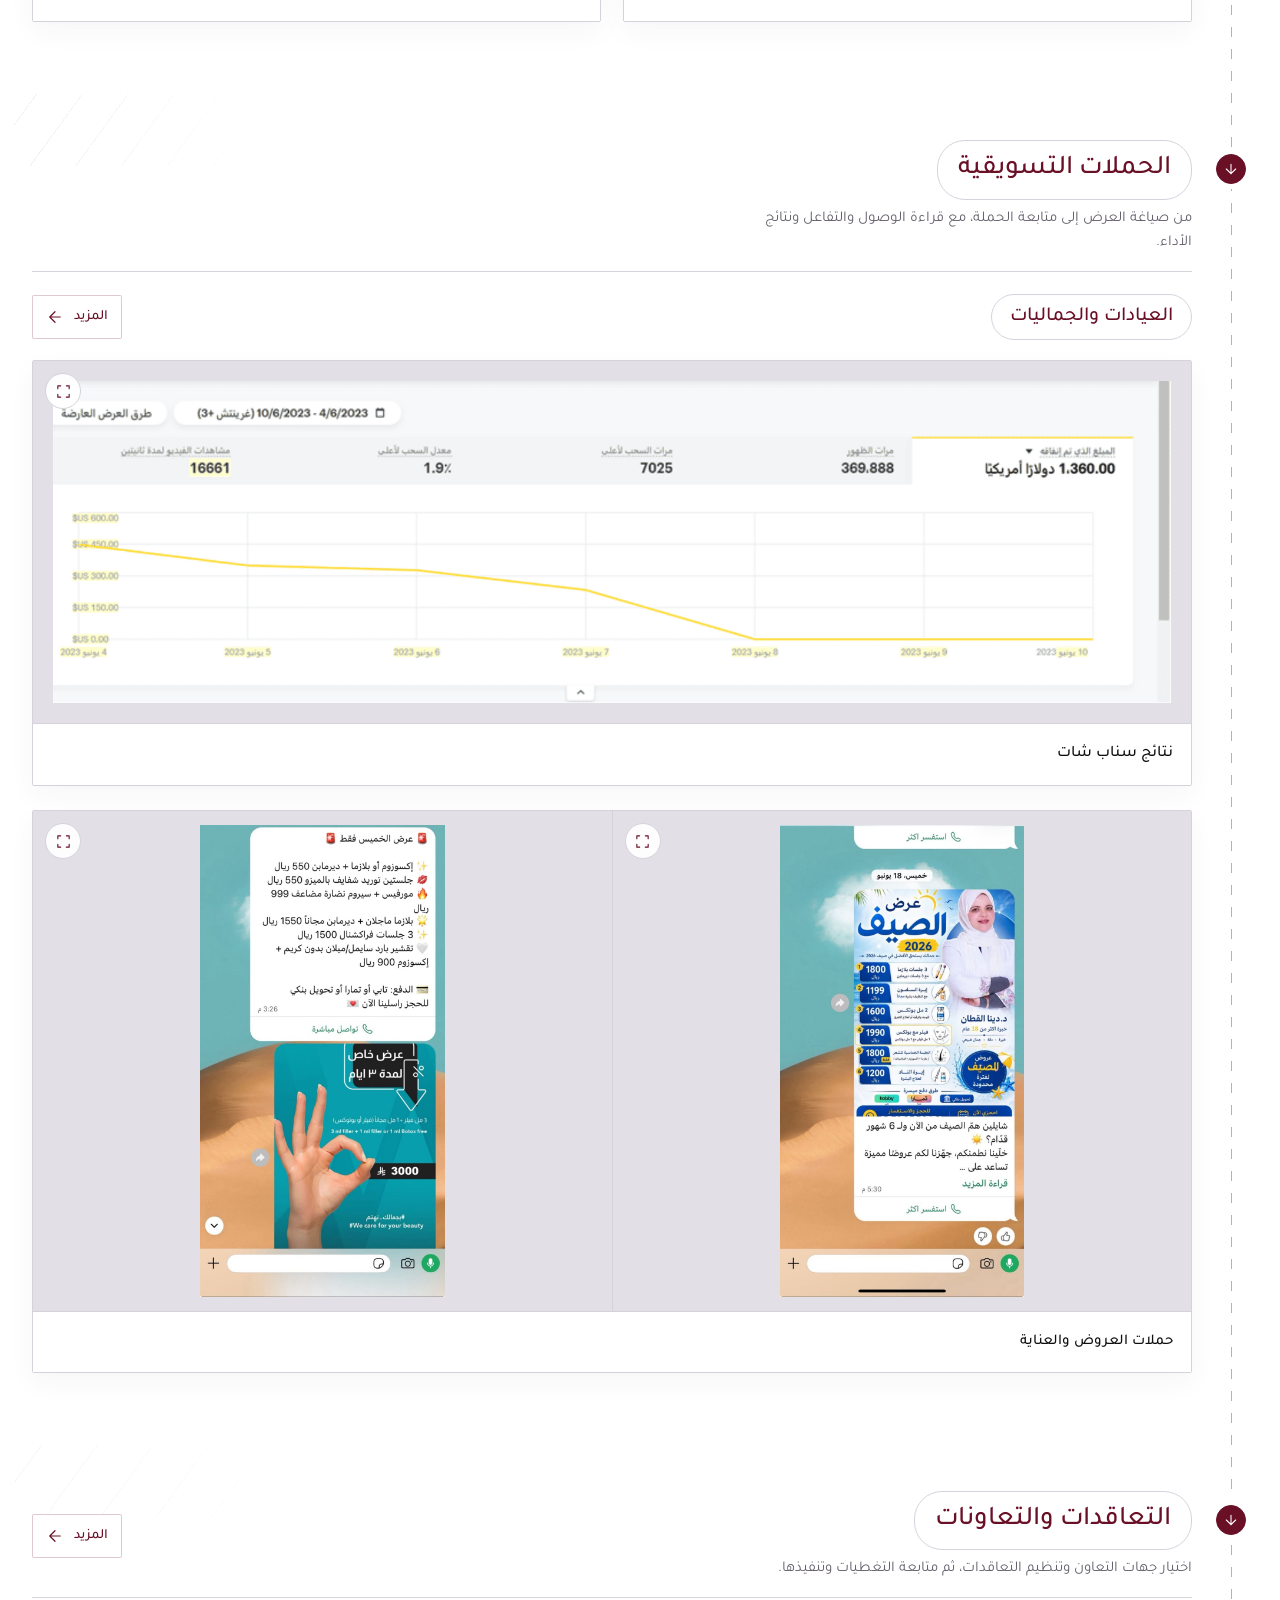
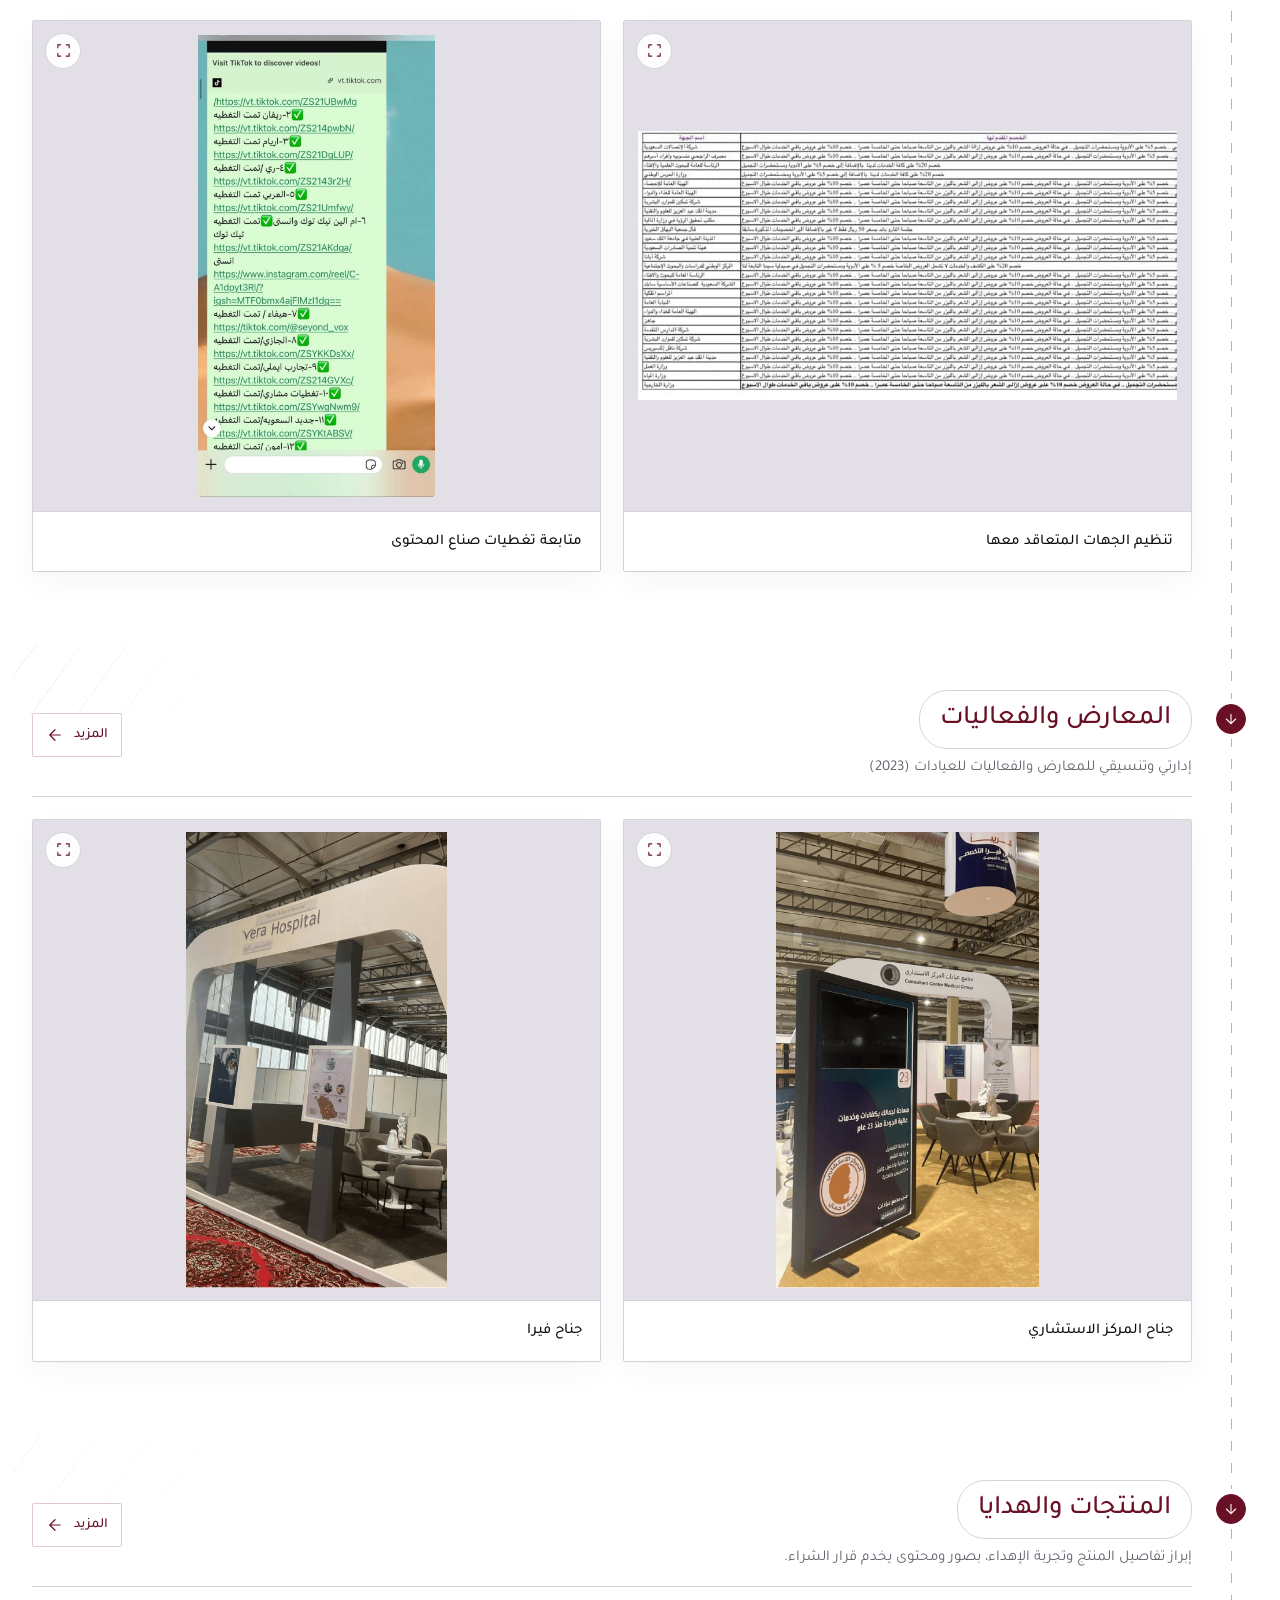
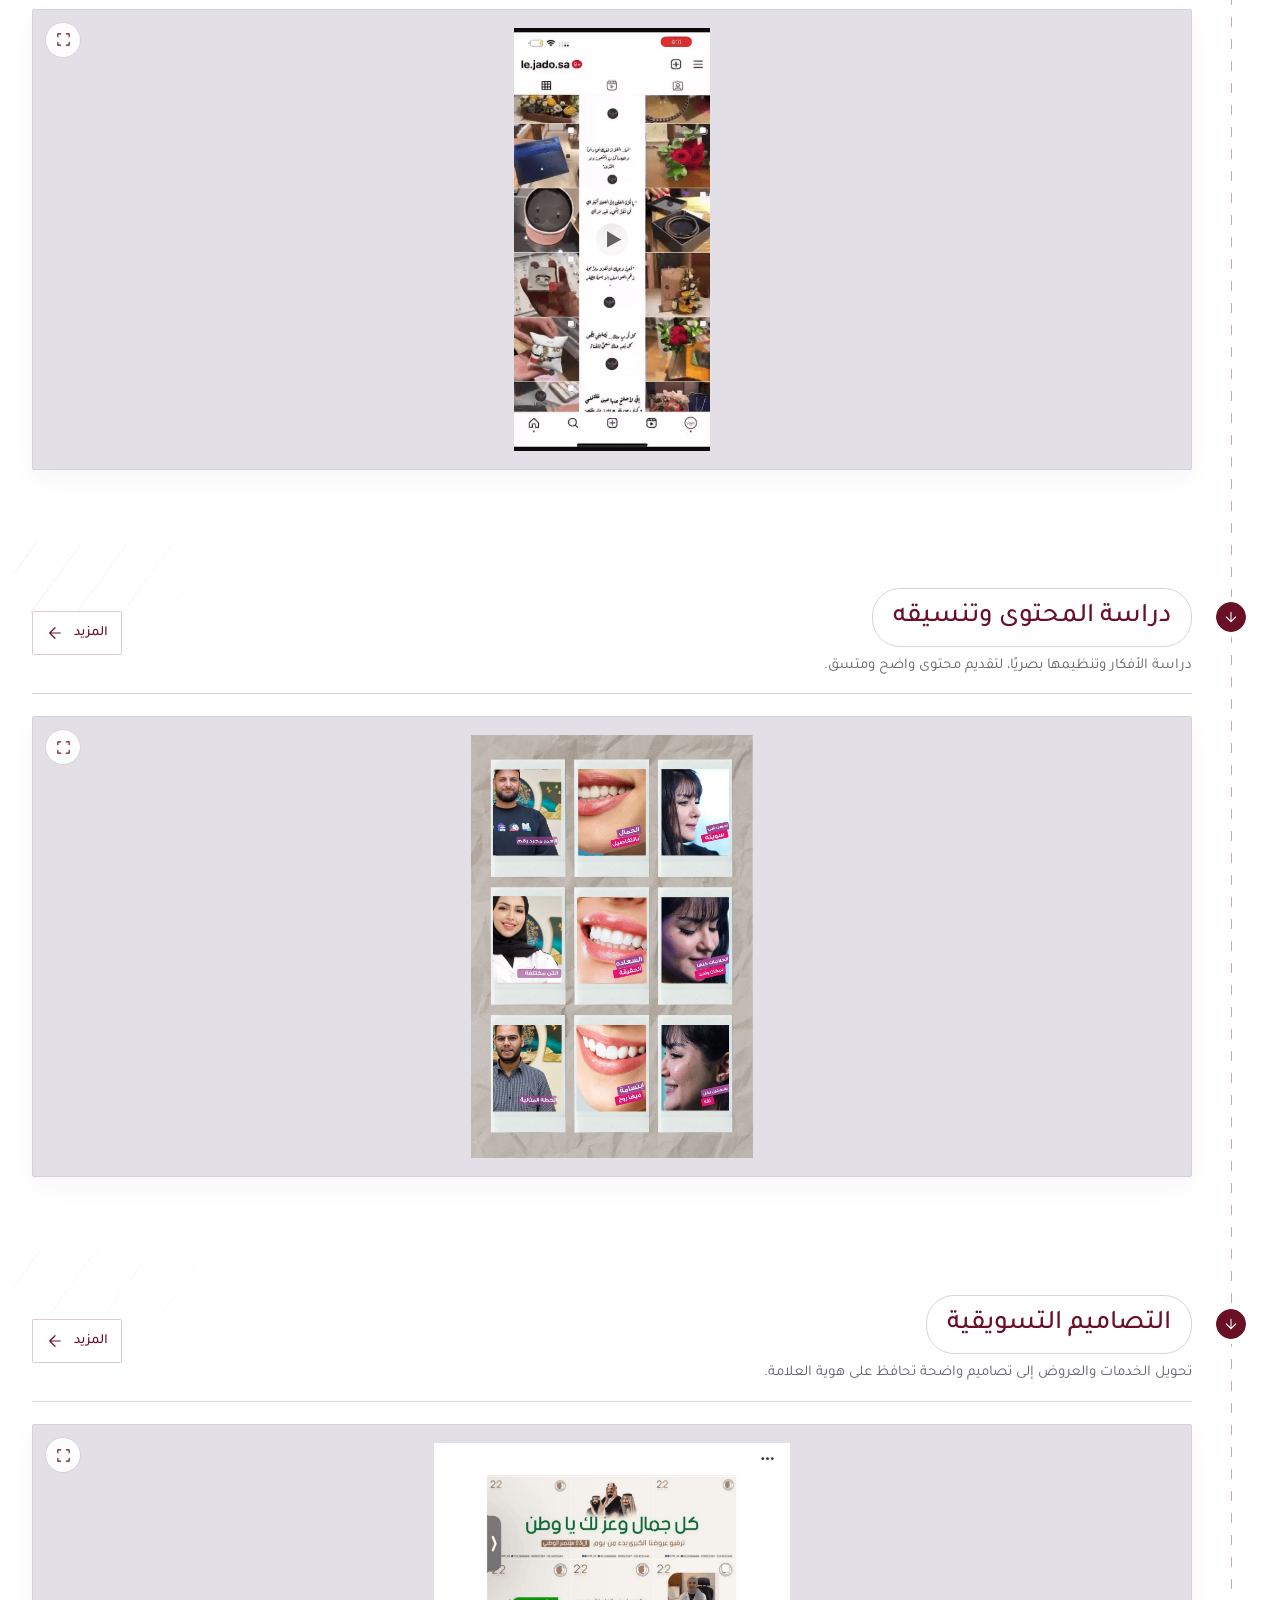
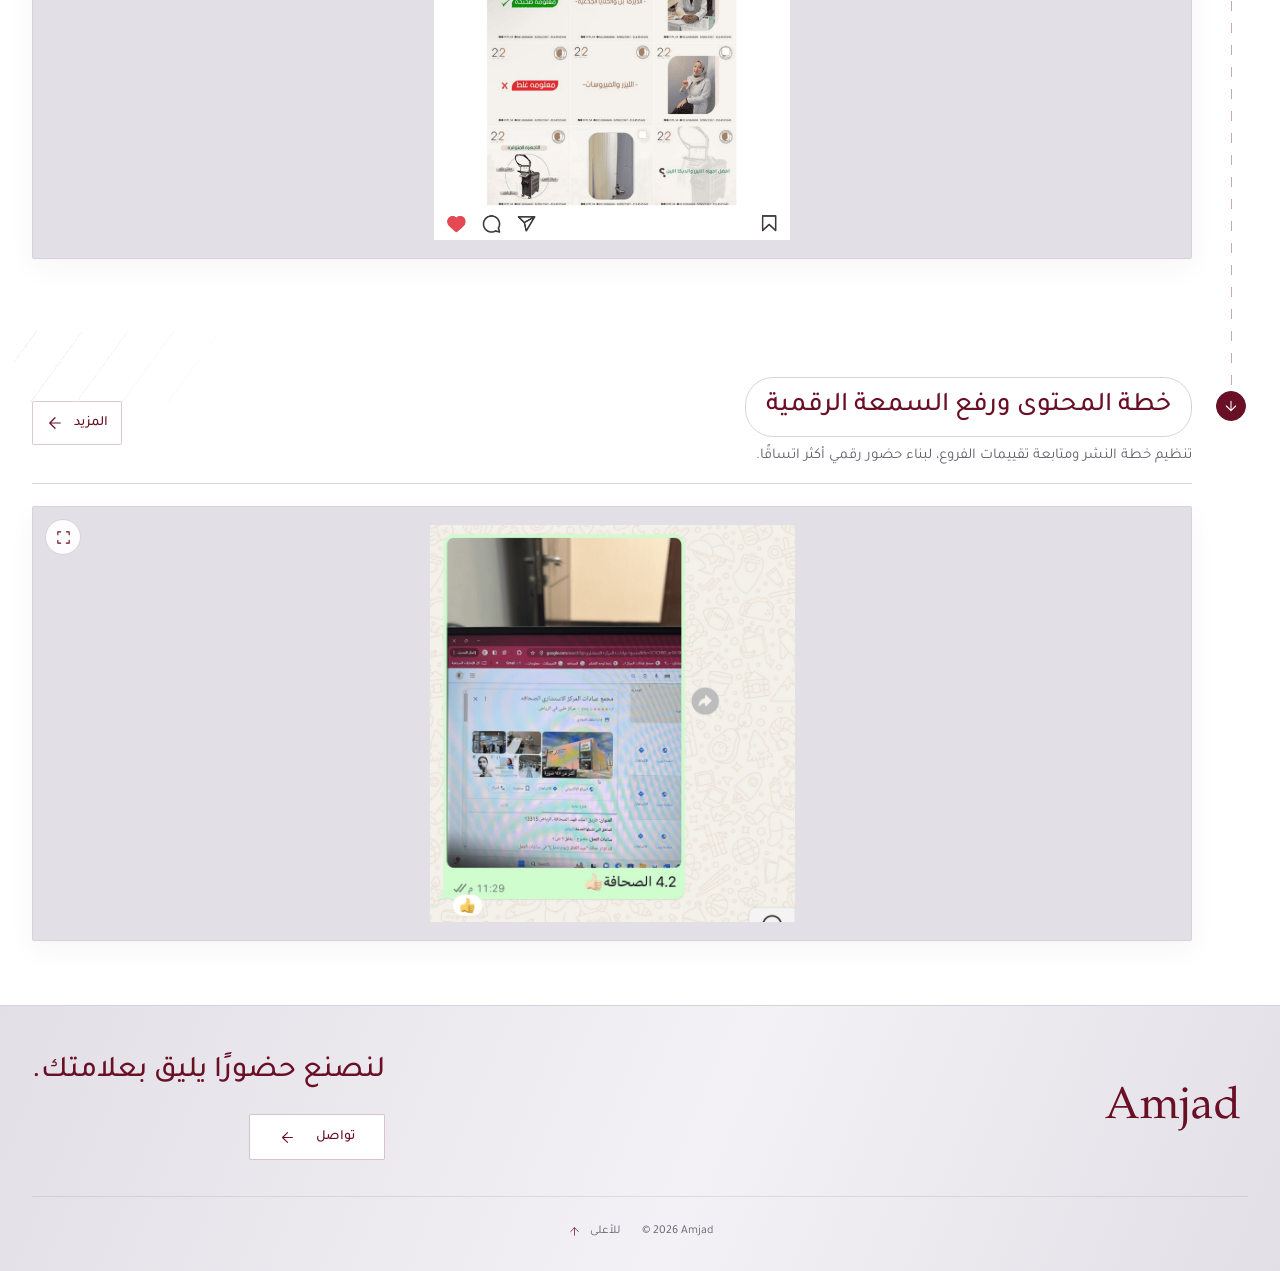
==== commit 947f74ef: "Add files via upload" ====
--- a/index.html
+++ b/index.html
@@ -5,25 +5,101 @@
 <meta name="viewport" content="width=device-width, initial-scale=1, viewport-fit=cover">
 <meta name="theme-color" content="#ffffff" media="(max-width: 780px)">
 <meta name="theme-color" content="#6a1026">
-<meta name="description" content="Amjad — تطوير الأعمال، ابتكار الهوية وصناعة حضور العلامات."><title>Amjad | معرض الأعمال</title>
+<meta name="description" content="Amjad — الأعمال المختارة في تطوير الأعمال وإدارة التسويق والهوية والمحتوى والحملات والشراكات."><title>Amjad | الأعمال المختارة</title>
 <link rel="icon" type="image/svg+xml" href="amjad-mark.svg">
-<link rel="stylesheet" href="style.css?v=52b5a92cab8c"><script src="script.js?v=52b5a92cab8c" defer></script>
+<link rel="stylesheet" href="style.css?v=2d375db7a155"><script src="script.js?v=2d375db7a155" defer></script>
 </head>
 <body>
-<div class="page-ambience" aria-hidden="true"><span class="ambient-orbit orbit-one"></span><span class="ambient-orbit orbit-two"></span><span class="ambient-glow"></span>
-</div><a class="skip-link" href="#work">انتقل إلى الأعمال</a>
+<div class="page-ambience" aria-hidden="true">
+<svg class="ambient-scene" viewBox="0 0 1440 1000" preserveAspectRatio="none" fill="none" focusable="false">
+<defs>
+<linearGradient id="page-pearl" x1="0" y1="500" x2="1440" y2="500" gradientUnits="userSpaceOnUse"><stop stop-color="#ede9f2"/><stop offset=".32" stop-color="#ffffff"/><stop offset=".76" stop-color="#ffffff"/><stop offset="1" stop-color="#f2eef5"/></linearGradient>
+<linearGradient id="page-fold" x1="-90" y1="790" x2="510" y2="635" gradientUnits="userSpaceOnUse"><stop stop-color="#ded9e6"/><stop offset=".7" stop-color="#f4f1f7"/><stop offset="1" stop-color="#ffffff" stop-opacity="0"/></linearGradient>
+<linearGradient id="page-curve" x1="0" y1="820" x2="630" y2="350" gradientUnits="userSpaceOnUse"><stop stop-color="#6a1026" stop-opacity=".23"/><stop offset=".6" stop-color="#6a1026" stop-opacity=".14"/><stop offset="1" stop-color="#6a1026" stop-opacity=".03"/></linearGradient>
+</defs>
+<path d="M0 0H1440V1000H0Z" fill="url(#page-pearl)"/>
+<path d="M-80 420 445 1000H-80Z" fill="url(#page-fold)" opacity=".7"/>
+<path d="M-60-30H335L-60 665Z" fill="#e2dfe6" opacity=".28"/>
+<path d="M1200-30H1470V470Z" fill="#e2dfe6" opacity=".4"/>
+<path d="M-20 430 478 1000 M1190-20 1450 465" stroke="#ffffff" stroke-opacity=".8"/>
+<g stroke="url(#page-curve)" stroke-width=".9">
+<path d="M-80 945C180 845 535 800 555 630 581 405 115 424-20 175"/>
+<path d="M-80 988C225 877 574 807 587 630 605 390 147 397 10 161" opacity=".55"/>
+<path d="M-80 1030C262 903 612 815 619 630 629 375 180 370 40 146" opacity=".25"/>
+</g>
+<g stroke="#6a1026" stroke-width=".75" stroke-opacity=".14">
+<path d="M1500 965C1265 955 1185 815 1302 670 1384 568 1340 429 1455 385"/>
+<path d="M1500 995C1224 982 1149 814 1266 663 1345 561 1306 421 1431 357" opacity=".5"/>
+<path d="M75 235H135V287H188 M1270 135H1350V212"/>
+</g>
+<g fill="#6a1026" fill-opacity=".2"><circle cx="75" cy="235" r="2.5"/><circle cx="188" cy="287" r="2.5"/><circle cx="1270" cy="135" r="2.5"/></g>
+<path d="M34 680H105 M34 689H88 M34 698H70" stroke="#6a1026" stroke-opacity=".17" stroke-width=".75"/>
+</svg>
+</div><a class="skip-link" href="#work">انتقل إلى الأعمال المختارة</a>
 <header class="site-header">
 <div class="wrap header-inner"><a href="#top" class="amjad-brand" aria-label="AMJAD، الرئيسية"><img class="brand-wordmark" src="amjad-wordmark.svg" alt="Amjad" width="144" height="52"></a>
-<nav aria-label="التنقل الرئيسي"><a href="#work">الأعمال</a><a class="nav-contact" href="https://wa.me/966501286995" target="_blank" rel="noopener" aria-label="تواصل عبر واتساب">تواصل</a>
+<nav aria-label="التنقل الرئيسي"><a href="#work">الأعمال المختارة</a><a class="nav-contact" href="https://wa.me/966501286995" target="_blank" rel="noopener" aria-label="تواصل عبر واتساب">تواصل</a>
 </nav>
 </div>
 </header>
 <main id="top">
 <section class="hero wrap" aria-labelledby="hero-title">
+<div class="hero-backdrop" aria-hidden="true">
+<svg class="hero-background-art" viewBox="0 0 1440 640" preserveAspectRatio="xMinYMid slice" fill="none" focusable="false">
+<defs>
+<linearGradient id="hero-paper" x1="95" y1="450" x2="1190" y2="270" gradientUnits="userSpaceOnUse"><stop stop-color="#e2dfe6"/><stop offset=".54" stop-color="#f3f1f6"/><stop offset="1" stop-color="#ffffff"/></linearGradient>
+<linearGradient id="hero-fold" x1="40" y1="465" x2="735" y2="270" gradientUnits="userSpaceOnUse"><stop stop-color="#d9d4df" stop-opacity=".72"/><stop offset=".62" stop-color="#f5f3f8"/><stop offset="1" stop-color="#ffffff"/></linearGradient>
+<linearGradient id="hero-fold-edge" x1="190" y1="550" x2="790" y2="45" gradientUnits="userSpaceOnUse"><stop stop-color="#b9b0c4" stop-opacity=".4"/><stop offset=".58" stop-color="#ffffff"/><stop offset="1" stop-color="#ffffff" stop-opacity="0"/></linearGradient>
+<linearGradient id="hero-contour" x1="135" y1="580" x2="900" y2="-40" gradientUnits="userSpaceOnUse"><stop stop-color="#6a1026" stop-opacity=".24"/><stop offset=".7" stop-color="#6a1026" stop-opacity=".12"/><stop offset="1" stop-color="#6a1026" stop-opacity="0"/></linearGradient>
+<linearGradient id="hero-light" x1="200" y1="290" x2="740" y2="330" gradientUnits="userSpaceOnUse"><stop stop-color="#ffffff" stop-opacity="0"/><stop offset=".5" stop-color="#ffffff" stop-opacity=".65"/><stop offset="1" stop-color="#ffffff" stop-opacity="0"/></linearGradient>
+</defs>
+<path d="M0 0H1440V640H0Z" fill="url(#hero-paper)"/>
+<g class="hero-paper-folds">
+<path d="M-170 620 420-95H792L195 640H-170Z" fill="url(#hero-fold)"/>
+<path d="M195 640 792-95H865L266 640Z" fill="url(#hero-fold-edge)" opacity=".48"/>
+<path d="M195 640 792-95" stroke="#ffffff" stroke-opacity=".78" stroke-width="1.2"/>
+<path d="M1175-20H1460V180Z" fill="#eeebf2" opacity=".55"/>
+<path d="M1175-20 1460 180" stroke="#d4cdda" stroke-opacity=".42" stroke-width=".8"/>
+</g>
+<g class="hero-paper-contours" stroke="url(#hero-contour)" stroke-width=".85">
+<path d="M-95 675C205 592 258 453 350 287 475 62 656-58 982-47"/>
+<path d="M-85 725C244 628 308 473 398 313 523 90 707-17 1016-8" opacity=".52"/>
+<path d="M-72 773C274 664 352 497 446 340 568 137 758 25 1048 31" opacity=".24"/>
+</g>
+<path class="hero-background-light" d="M105 640 657-70H936L388 640Z" fill="url(#hero-light)" opacity=".3"/>
+<path d="M27 110V30H107 M1333 590H1413V510" stroke="#6a1026" stroke-opacity=".13" stroke-width=".8"/>
+</svg>
+</div>
+<div class="hero-layout">
 <div class="hero-copy">
-<h1 id="hero-title">أعمال مختارة<span class="hero-period">.</span>
-</h1>
-<p class="hero-role">أُطوّر الأعمال، وأصنع حضور العلامات.</p>
+<p class="hero-eyebrow">تطوير الأعمال والتسويق الرقمي</p>
+<h1 id="hero-title">رؤيةٌ للأعمال.<span>وحضورٌ يليق بالعلامة.</span></h1>
+<p class="hero-role">تطوير الأعمال وإدارة التسويق، برؤية تربط هوية العلامة ومحتواها وحملاتها بأهدافها التجارية.</p>
+<a class="hero-cta" href="#work"><span>الأعمال المختارة</span><svg viewBox="0 0 24 24" fill="none" stroke="currentColor" stroke-width="1.5" stroke-linecap="round" stroke-linejoin="round" aria-hidden="true" focusable="false"><path d="M19 12H5 M12 5l-7 7 7 7"/></svg></a>
+</div>
+<div class="hero-art" aria-hidden="true">
+<svg class="hero-sculpture" viewBox="0 0 540 440" fill="none" focusable="false">
+<defs>
+<linearGradient id="sculpture-pearl" x1="126" y1="95" x2="420" y2="356" gradientUnits="userSpaceOnUse"><stop stop-color="#ffffff"/><stop offset=".55" stop-color="#f6f5f8"/><stop offset="1" stop-color="#d9d5df"/></linearGradient>
+<linearGradient id="sculpture-cut" x1="190" y1="172" x2="337" y2="363" gradientUnits="userSpaceOnUse"><stop stop-color="#c3bccb"/><stop offset=".35" stop-color="#e2dfe6"/><stop offset="1" stop-color="#faf9fb"/></linearGradient>
+<linearGradient id="sculpture-velvet" x1="342" y1="202" x2="366" y2="363" gradientUnits="userSpaceOnUse"><stop stop-color="#8a2c45"/><stop offset="1" stop-color="#520a1c"/></linearGradient>
+</defs>
+<ellipse class="sculpture-shadow" cx="279" cy="383" rx="157" ry="17" fill="#b9b1c1" opacity=".12"/>
+<path class="sculpture-contour" d="M83 366V212a183 183 0 0 1 366 0v154 M110 366V213a156 156 0 0 1 312 0v153" stroke="#6a1026" stroke-opacity=".12" stroke-width=".8"/>
+<g class="sculpture-form">
+<path d="M143 365V218a123 123 0 0 1 246 0v147h-58V220a65 65 0 0 0-130 0v145Z" fill="url(#sculpture-pearl)" stroke="#d1ccd7" stroke-width=".7"/>
+<path d="M201 365V220a65 65 0 0 1 130 0v145h-14V223a51 51 0 0 0-102 0v142Z" fill="url(#sculpture-cut)"/>
+<path d="M155 353V218a111 111 0 0 1 222 0v135" stroke="#ffffff" stroke-opacity=".9" stroke-width="1.2"/>
+<path d="M201 365V220a65 65 0 0 1 130 0v145" stroke="#a49aac" stroke-opacity=".25" stroke-width=".8"/>
+<path d="M342 365V228a76 76 0 0 0-20-51l10-12a91 91 0 0 1 24 62v138Z" fill="url(#sculpture-velvet)"/>
+<path d="M143 365h246" stroke="#a69dad" stroke-opacity=".4" stroke-width="1"/>
+</g>
+<path d="M51 397H488" stroke="#6a1026" stroke-opacity=".16" stroke-width=".7"/>
+<path d="M52 397h30 M457 397h30" stroke="#6a1026" stroke-opacity=".5" stroke-width="1"/>
+<path d="M256 45h20" stroke="#6a1026" stroke-opacity=".3" stroke-width=".7"/>
+</svg>
+<div class="hero-art-caption"><span>رؤية</span><i></i><span>هوية</span><i></i><span>حضور</span></div>
+</div>
 </div>
 </section>
 <section id="work" class="work-section wrap" aria-label="الأعمال المختارة">
@@ -34,6 +110,7 @@
 </svg></a>
 <h2 id="title-vera">ابتكار الشعار وتأسيس الهوية<span class="title-dot">.</span>
 </h2>
+<p class="section-description">من ابتكار الشعار والتصوّر قبل البناء، إلى تطبيق الهوية على أرض الواقع.</p>
 </div>
 <button class="more-link" type="button" data-gallery="vera" data-start="3" aria-label="المزيد من تطبيقات هوية فيرا والكتالوج"><span>المزيد</span>
 <svg viewBox="0 0 24 24" fill="none" stroke="currentColor" stroke-width="1.6" stroke-linecap="round" stroke-linejoin="round" aria-hidden="true" focusable="false"><path d="M19 12H5 M12 5l-7 7 7 7"/>
@@ -75,7 +152,7 @@
 <svg viewBox="0 0 24 24" fill="none" stroke="currentColor" stroke-width="1.6" stroke-linecap="round" stroke-linejoin="round" aria-hidden="true" focusable="false"><path d="M12 5v14 M5 12l7 7 7-7"/>
 </svg></a>
 <h2 id="title-videos">تغطياتي والمحتوى المصور</h2>
-<p class="section-description">تغطيات مصوّرة وتجارب العملاء والنتائج.</p>
+<p class="section-description">تغطيات وتجارب عملاء ونتائج، بمحتوى يقرّب العلامة من جمهورها.</p>
 </div>
 <button class="more-link" type="button" data-gallery="videos" data-start="3" aria-label="المزيد من تغطياتي والمحتوى المصور"><span>المزيد</span>
 <svg viewBox="0 0 24 24" fill="none" stroke="currentColor" stroke-width="1.6" stroke-linecap="round" stroke-linejoin="round" aria-hidden="true" focusable="false"><path d="M19 12H5 M12 5l-7 7 7 7"/>
@@ -135,7 +212,7 @@
 <p class="sector-label">المجوهرات</p>
 <h2 id="title-content-planning">إدارة الحسابات وصناعة المحتوى <span class="heading-note">بالذكاء الاصطناعي <span lang="en" dir="ltr">(AI)</span></span>
 </h2>
-<p class="section-description">تنسيق محتوى المجوهرات وتطوير الأفكار بما يناسب هوية العلامة.</p>
+<p class="section-description">تخطيط المحتوى وإدارة الحساب، مع توظيف أدوات الذكاء الاصطناعي بما ينسجم مع هوية المجوهرات.</p>
 </div>
 <button class="more-link" type="button" data-gallery="planning" data-start="2" aria-label="المزيد من إدارة الحسابات وصناعة المحتوى بالذكاء الاصطناعي (AI)"><span>المزيد</span>
 <svg viewBox="0 0 24 24" fill="none" stroke="currentColor" stroke-width="1.6" stroke-linecap="round" stroke-linejoin="round" aria-hidden="true" focusable="false"><path d="M19 12H5 M12 5l-7 7 7 7"/>
@@ -184,7 +261,7 @@
 </svg></a>
 <p class="sector-label">العيادات والجماليات</p>
 <h2 id="title-social">إدارة الحسابات <span class="heading-phrase">على وسائل التواصل</span></h2>
-<p class="section-description">تنسيق محتوى العيادات والجماليات ومتابعة حضورها على المنصات.</p>
+<p class="section-description">إدارة النشر وتنسيق المحتوى، لحضور متسق يوضّح الخدمات وتجربة العملاء.</p>
 </div>
 <button class="more-link" type="button" data-gallery="social" data-start="2" aria-label="المزيد من إدارة حسابات العيادات والجماليات"><span>المزيد</span>
 <svg viewBox="0 0 24 24" fill="none" stroke="currentColor" stroke-width="1.6" stroke-linecap="round" stroke-linejoin="round" aria-hidden="true" focusable="false"><path d="M19 12H5 M12 5l-7 7 7 7"/>
@@ -214,7 +291,7 @@
 <svg viewBox="0 0 24 24" fill="none" stroke="currentColor" stroke-width="1.6" stroke-linecap="round" stroke-linejoin="round" aria-hidden="true" focusable="false"><path d="M12 5v14 M5 12l7 7 7-7"/>
 </svg></a>
 <h2 id="title-ads">الحملات التسويقية</h2>
-<p class="section-description">تخطيط العروض ومتابعة أداء الحملات عبر تقارير المنصات.</p>
+<p class="section-description">من صياغة العرض إلى متابعة الحملة، مع قراءة الوصول والتفاعل ونتائج الأداء.</p>
 </div>
 </div>
 <article class="sector-group" aria-labelledby="sector-ads">
@@ -254,7 +331,7 @@
 <svg viewBox="0 0 24 24" fill="none" stroke="currentColor" stroke-width="1.6" stroke-linecap="round" stroke-linejoin="round" aria-hidden="true" focusable="false"><path d="M12 5v14 M5 12l7 7 7-7"/>
 </svg></a>
 <h2 id="title-partnerships">التعاقدات والتعاونات</h2>
-<p class="section-description">تنسيق التعاقدات ومتابعة تغطيات الجهات وصنّاع المحتوى.</p>
+<p class="section-description">اختيار جهات التعاون وتنظيم التعاقدات، ثم متابعة التغطيات وتنفيذها.</p>
 </div>
 <button class="more-link" type="button" data-gallery="contracts" data-start="2" aria-label="المزيد من التعاقدات والتعاونات"><span>المزيد</span>
 <svg viewBox="0 0 24 24" fill="none" stroke="currentColor" stroke-width="1.6" stroke-linecap="round" stroke-linejoin="round" aria-hidden="true" focusable="false"><path d="M19 12H5 M12 5l-7 7 7 7"/>
@@ -315,7 +392,7 @@
 <svg viewBox="0 0 24 24" fill="none" stroke="currentColor" stroke-width="1.6" stroke-linecap="round" stroke-linejoin="round" aria-hidden="true" focusable="false"><path d="M12 5v14 M5 12l7 7 7-7"/>
 </svg></a>
 <h2 id="title-gifts">المنتجات والهدايا</h2>
-<p class="section-description">تصوير المنتجات وتقديم تجربة الإهداء بمحتوى بصري.</p>
+<p class="section-description">إبراز تفاصيل المنتج وتجربة الإهداء، بصور ومحتوى يخدم قرار الشراء.</p>
 </div>
 <button class="more-link" type="button" data-gallery="gifts" data-start="1" aria-label="المزيد من المنتجات والهدايا"><span>المزيد</span>
 <svg viewBox="0 0 24 24" fill="none" stroke="currentColor" stroke-width="1.6" stroke-linecap="round" stroke-linejoin="round" aria-hidden="true" focusable="false"><path d="M19 12H5 M12 5l-7 7 7 7"/>
@@ -335,7 +412,7 @@
 <svg viewBox="0 0 24 24" fill="none" stroke="currentColor" stroke-width="1.6" stroke-linecap="round" stroke-linejoin="round" aria-hidden="true" focusable="false"><path d="M12 5v14 M5 12l7 7 7-7"/>
 </svg></a>
 <h2 id="title-study">دراسة المحتوى وتنسيقه</h2>
-<p class="section-description">تحليل الأفكار وتنسيق المحتوى لعرض واضح ومتناسق.</p>
+<p class="section-description">دراسة الأفكار وتنظيمها بصريًا، لتقديم محتوى واضح ومتسق.</p>
 </div>
 <button class="more-link" type="button" data-gallery="study" data-start="1" aria-label="المزيد من دراسة المحتوى وتنسيقه"><span>المزيد</span>
 <svg viewBox="0 0 24 24" fill="none" stroke="currentColor" stroke-width="1.6" stroke-linecap="round" stroke-linejoin="round" aria-hidden="true" focusable="false"><path d="M19 12H5 M12 5l-7 7 7 7"/>
@@ -355,7 +432,7 @@
 <svg viewBox="0 0 24 24" fill="none" stroke="currentColor" stroke-width="1.6" stroke-linecap="round" stroke-linejoin="round" aria-hidden="true" focusable="false"><path d="M12 5v14 M5 12l7 7 7-7"/>
 </svg></a>
 <h2 id="title-designs">التصاميم التسويقية</h2>
-<p class="section-description">تصميم محتوى يوضّح الخدمات والعروض بما يناسب هوية العلامة.</p>
+<p class="section-description">تحويل الخدمات والعروض إلى تصاميم واضحة تحافظ على هوية العلامة.</p>
 </div>
 <button class="more-link" type="button" data-gallery="designs" data-start="1" aria-label="المزيد من التصاميم التسويقية"><span>المزيد</span>
 <svg viewBox="0 0 24 24" fill="none" stroke="currentColor" stroke-width="1.6" stroke-linecap="round" stroke-linejoin="round" aria-hidden="true" focusable="false"><path d="M19 12H5 M12 5l-7 7 7 7"/>
@@ -371,11 +448,11 @@
 </section>
 <section id="planning-reputation" class="project-section single-project last-project" aria-labelledby="title-presence">
 <div class="project-heading">
-<div class="heading-copy"><a class="section-flow" href="#contact" aria-label="الانتقال إلى ختام معرض الأعمال">
+<div class="heading-copy"><a class="section-flow" href="#contact" aria-label="الانتقال إلى ختام الأعمال المختارة">
 <svg viewBox="0 0 24 24" fill="none" stroke="currentColor" stroke-width="1.6" stroke-linecap="round" stroke-linejoin="round" aria-hidden="true" focusable="false"><path d="M12 5v14 M5 12l7 7 7-7"/>
 </svg></a>
 <h2 id="title-presence">خطة المحتوى <span class="heading-phrase">ورفع السمعة الرقمية</span></h2>
-<p class="section-description">تخطيط المحتوى ومتابعة تقييمات الفروع وحضورها الرقمي.</p>
+<p class="section-description">تنظيم خطة النشر ومتابعة تقييمات الفروع، لبناء حضور رقمي أكثر اتساقًا.</p>
 </div>
 <button class="more-link" type="button" data-gallery="presence" data-start="1" aria-label="المزيد من خطة المحتوى ورفع السمعة الرقمية"><span>المزيد</span>
 <svg viewBox="0 0 24 24" fill="none" stroke="currentColor" stroke-width="1.6" stroke-linecap="round" stroke-linejoin="round" aria-hidden="true" focusable="false"><path d="M19 12H5 M12 5l-7 7 7 7"/>
--- a/style.css
+++ b/style.css
@@ -27,7 +27,7 @@
   --ink: #0f0f10;
   --plum: #6a1026;
   --muted: #66616d;
-  --line: #ccc8d1;
+  --line: #d6d2dc;
   --soft: #e2dfe6;
   --warm: #f6f3ed;
   --accent: #6a1026;
@@ -114,13 +114,12 @@
   top: 12px
 }
 
-/* A restrained masthead keeps the name and navigation distinct. */
+/* A white masthead gives the wordmark room without a red top strip. */
 .site-header {
   background: var(--paper);
   color: var(--ink);
-  border-top: 1px solid var(--plum);
-  border-bottom: 1px solid var(--line);
-  box-shadow: 0 3px 18px #0f0f1006
+  border-bottom: 1px solid #e2dfe6;
+  box-shadow: none
 }
 
 .header-inner {
@@ -175,109 +174,211 @@
   border-bottom: 1px solid var(--accent)
 }
 
-/* Quiet pearl-gray light sits behind the editorial cards. */
+/* A full-page composition continues behind every project, beyond the cover. */
 .page-ambience {
   position: fixed;
   inset: 0;
   z-index: -1;
   overflow: hidden;
   pointer-events: none;
-  background: radial-gradient(ellipse at 5% 18%,#e2dfe642,transparent 38%),radial-gradient(ellipse at 98% 72%,#6a102606,transparent 32%)
-}
-
-.ambient-orbit {
-  position: absolute;
-  width: 620px;
-  height: 820px;
-  border: 1px solid #6a102612;
-  border-radius: 50%;
-  box-shadow: 0 0 0 34px #6a102605,0 0 0 68px #0f0f1004;
-  will-change: transform;
-  animation: ambient-drift 24s ease-in-out infinite alternate
-}
-
-.orbit-one {
-  left: -430px;
-  top: 12%;
-  transform: rotate(-24deg)
-}
-
-.orbit-two {
-  right: -480px;
-  bottom: -290px;
-  animation-delay: -12s;
-  animation-duration: 30s;
-  transform: rotate(18deg)
-}
-
-.ambient-glow {
-  position: absolute;
-  left: -140px;
-  top: 30%;
-  width: 420px;
-  height: 520px;
-  background: radial-gradient(ellipse,#e2dfe620,transparent 70%);
-  animation: ambient-breathe 18s ease-in-out infinite alternate
-}
-
-@keyframes ambient-drift {
+  background: #fff
+}
+
+.ambient-scene {
+  display: block;
+  width: 100%;
+  height: 100%
+}
+
+.ambient-scene path,.ambient-scene circle {
+  vector-effect: non-scaling-stroke
+}
+
+@keyframes sculpture-drift {
   to {
-    translate: 28px -32px;
-    rotate: 7deg
-  }
-
-}
-
-@keyframes ambient-breathe {
-  to {
-    transform: translateY(38px);
-    opacity: .4
-  }
-
-}
-
-/* The opening is a compact title row, close to the first project. */
+    transform: translateY(-5px)
+  }
+
+}
+
+/* An editorial cover: expertise on the right, a bespoke pearl form on the left. */
 .hero {
   position: relative;
-  min-height: 94px;
-  margin-top: 16px;
-  margin-bottom: 34px;
-  padding: 22px 0;
-  border-bottom: 1px solid var(--line);
-  background: transparent;
-  color: var(--plum);
+  isolation: isolate;
+  overflow: hidden;
+  margin-top: 24px;
+  margin-bottom: 52px;
+  padding: 0;
+  border: 1px solid var(--line);
+  border-radius: 2px;
+  background: linear-gradient(110deg,#e2dfe6 0%,#f7f6f9 38%,#fff 70%);
+  color: var(--ink);
   direction: rtl
 }
 
+.hero-layout {
+  position: relative;
+  z-index: 1;
+  display: grid;
+  grid-template-columns: minmax(0,1.2fr) minmax(0,.9fr);
+  align-items: center;
+  gap: 24px;
+  min-height: 350px;
+  padding: 32px 44px 26px
+}
+
+.hero-backdrop {
+  position: absolute;
+  inset: 0;
+  z-index: 0;
+  overflow: hidden;
+  pointer-events: none
+}
+
+.hero-background-art {
+  display: block;
+  width: 100%;
+  height: 100%
+}
+
+.hero-paper-contours {
+  animation: paper-contour-drift 22s ease-in-out infinite alternate
+}
+
+.hero-background-light {
+  animation: paper-light-drift 18s ease-in-out infinite alternate
+}
+
+@keyframes paper-contour-drift {
+  to {
+    transform: translate(7px,-4px)
+  }
+}
+
+@keyframes paper-light-drift {
+  to {
+    transform: translateX(18px);
+    opacity: .48
+  }
+}
+
 .hero-copy {
+  position: relative;
+  z-index: 2;
+  max-width: 650px;
+  min-width: 0;
+  text-align: right
+}
+
+.hero-eyebrow {
   display: flex;
   align-items: center;
-  justify-content: space-between;
-  gap: 24px;
-  min-width: 0;
-  text-align: right
+  gap: 10px;
+  margin-bottom: 17px;
+  color: var(--muted);
+  font-size: 13px;
+  font-weight: 500;
+  line-height: 1.6
+}
+
+.hero-eyebrow::before {
+  content: '';
+  width: 27px;
+  height: 1px;
+  flex: none;
+  background: var(--plum)
 }
 
 .hero h1 {
   min-width: 0;
-  font-size: 34px;
+  font-size: clamp(36px,4.2vw,58px);
   font-weight: 500;
-  line-height: 1.35;
+  line-height: 1.3;
   letter-spacing: 0;
+  color: var(--ink);
+  text-wrap: balance
+}
+
+.hero h1>span {
+  display: block;
   color: var(--plum)
 }
 
-.hero-period {
-  color: var(--accent);
-  padding-inline-start: 3px
-}
-
 .hero-role {
-  font-size: 15px;
+  max-width: 49ch;
+  margin-top: 18px;
+  font-size: 16px;
   font-weight: 400;
-  line-height: 1.7;
-  color: var(--muted);
-  margin: 0
+  line-height: 1.85;
+  color: var(--muted)
+}
+
+.hero-cta {
+  display: inline-flex;
+  align-items: center;
+  justify-content: center;
+  gap: 24px;
+  min-height: 44px;
+  margin-top: 22px;
+  padding: 9px 16px;
+  border: 1px solid #6a102647;
+  border-radius: 2px;
+  background: #fff;
+  color: var(--plum);
+  font-size: 14px;
+  font-weight: 500;
+  line-height: 1.4;
+  transition: background .2s,color .2s,border-color .2s
+}
+
+.hero-cta svg {
+  width: 17px;
+  height: 17px;
+  transition: transform .2s
+}
+
+.hero-cta:hover {
+  background: var(--plum);
+  border-color: var(--plum);
+  color: #fff
+}
+
+.hero-cta:hover svg {
+  transform: translateX(-3px)
+}
+
+.hero-art {
+  position: relative;
+  z-index: 1;
+  min-width: 0;
+  height: 310px;
+  pointer-events: none
+}
+
+.hero-sculpture {
+  width: 100%;
+  height: calc(100% - 20px);
+  overflow: visible
+}
+
+.sculpture-form {
+  animation: sculpture-drift 12s ease-in-out infinite alternate
+}
+
+.hero-art-caption {
+  display: flex;
+  align-items: center;
+  justify-content: center;
+  gap: 16px;
+  color: var(--plum);
+  font-size: 12px;
+  line-height: 1.4
+}
+
+.hero-art-caption i {
+  width: 25px;
+  height: 1px;
+  background: #6a102633
 }
 
 /* Spaced dashes guide the eye between the section arrows. */
@@ -292,6 +393,31 @@
   margin-top: var(--section-gap);
   min-width: 0;
   scroll-margin-top: 28px
+}
+
+/* Etched corner details sit in the existing gaps between projects. */
+.project-section::before {
+  content: '';
+  position: absolute;
+  z-index: -1;
+  top: -46px;
+  left: -18px;
+  width: min(280px,38%);
+  height: 72px;
+  background: repeating-linear-gradient(126deg,transparent 0 18px,#6a102626 18px 18.7px,transparent 18.7px 37px);
+  -webkit-mask-image: linear-gradient(90deg,#000,transparent 90%);
+  mask-image: linear-gradient(90deg,#000,transparent 90%);
+  opacity: .55;
+  pointer-events: none
+}
+
+.project-section:nth-child(even)::before {
+  width: min(340px,42%);
+  background: repeating-linear-gradient(126deg,transparent 0 22px,#9c91aa30 22px 22.7px,transparent 22.7px 45px)
+}
+
+.vera-project::before {
+  top: -28px
 }
 
 .vera-project {
@@ -367,13 +493,13 @@
   align-items: center;
   justify-content: center;
   gap: 10px;
-  min-width: 96px;
+  min-width: 84px;
   min-height: 44px;
-  padding: 10px 16px;
-  border: 1px solid var(--ink);
+  padding: 8px 13px;
+  border: 1px solid #6a102638;
   border-radius: 2px;
-  background: var(--ink);
-  color: var(--cream);
+  background: #fff;
+  color: var(--plum);
   font-size: 14px;
   font-weight: 500;
   line-height: 1.3;
@@ -657,7 +783,7 @@
   border: 1px solid var(--line);
   border-radius: 2px;
   background: #fff;
-  box-shadow: 0 7px 24px #0f0f1009
+  box-shadow: 0 2px 3px #0f0f1003,0 10px 28px #3e32450a
 }
 
 .caption-card>.media-frame,.caption-card.snap-report>button {
@@ -1003,14 +1129,8 @@
   content: '';
   position: absolute;
   z-index: -1;
-  left: -110px;
-  top: -120px;
-  width: 410px;
-  height: 470px;
-  border: 1px solid #6a102615;
-  border-radius: 50%;
-  box-shadow: 0 0 0 26px #6a102604,0 0 0 52px #6a102602;
-  transform: rotate(-28deg);
+  inset: 0;
+  background: linear-gradient(112deg,#e2dfe6,#f3f1f6 55%,#e2dfe6);
   pointer-events: none
 }
 
@@ -1052,10 +1172,10 @@
   min-height: 46px;
   margin-top: 19px;
   padding: 10px 21px;
-  border: 1px solid var(--ink);
+  border: 1px solid #6a102640;
   border-radius: 2px;
-  background: var(--ink);
-  color: #fff;
+  background: #fff;
+  color: var(--plum);
   font-size: 14px;
   font-weight: 500;
   direction: rtl;
@@ -1069,7 +1189,8 @@
 }
 
 .footer-contact:hover {
-  background: var(--plum)
+  background: var(--plum);
+  color: #fff
 }
 
 .footer-contact:hover svg {
@@ -1324,7 +1445,7 @@
 }
 
 .video-card,.vera-logo-board,.media-card:not(.caption-card)>.media-frame {
-  box-shadow: 0 7px 24px #0f0f1009
+  box-shadow: 0 2px 3px #0f0f1003,0 10px 28px #3e32450a
 }
 
 .caption-card:focus-within,.video-card:focus-within {
@@ -1360,6 +1481,15 @@
 }
 
 @media(max-width:1000px) {
+  .hero-layout {
+    padding: 28px 28px 24px;
+    gap: 18px
+  }
+
+  .hero-art {
+    height: 275px
+  }
+
   .wrap {
     width: calc(100% - 40px)
   }
@@ -1438,19 +1568,80 @@
   }
 
   .hero {
+    margin-top: 16px;
+    margin-bottom: 38px;
+    padding: 0;
+    background: linear-gradient(110deg,#ece9f0 0%,#faf9fb 45%,#fff 90%)
+  }
+
+  .hero-layout {
+    grid-template-columns: minmax(0,1fr);
     min-height: 0;
-    margin-top: 8px;
-    margin-bottom: 22px;
-    padding: 16px 0
+    padding: 26px 24px;
+    gap: 0
+  }
+
+  .hero-backdrop {
+    opacity: .72
+  }
+
+  .hero-paper-contours,.hero-background-light {
+    animation: none
+  }
+
+  .hero-copy {
+    max-width: 560px
   }
 
   .hero h1 {
-    font-size: 31px;
+    font-size: clamp(32px,5.4vw,42px);
     color: var(--ink)
   }
 
   .hero-role {
-    font-size: 14px
+    max-width: 48ch;
+    font-size: 15px
+  }
+
+  .hero-art {
+    position: absolute;
+    left: -58px;
+    top: 20px;
+    width: 300px;
+    height: 285px;
+    opacity: .16
+  }
+
+  .hero-art-caption {
+    display: none
+  }
+
+  .hero-sculpture {
+    height: 100%
+  }
+
+  .sculpture-form {
+    animation: none
+  }
+
+  .ambient-scene {
+    opacity: .85
+  }
+
+  .project-section::before {
+    top: -30px;
+    left: -8px;
+    width: 150px;
+    height: 48px;
+    opacity: .48
+  }
+
+  .project-section:nth-child(even)::before {
+    width: 170px
+  }
+
+  .vera-project::before {
+    top: -22px
   }
 
   .work-section {
@@ -1776,45 +1967,58 @@
 
 @media(max-width:560px) {
   .hero {
-    min-height: 0;
-    margin-top: 6px;
-    margin-bottom: 22px;
-    padding: 14px 0;
-    border-bottom: 0
-  }
-
-  .hero-copy {
-    display: block
+    margin-top: 12px;
+    margin-bottom: 34px;
+    padding: 0
+  }
+
+  .hero-layout {
+    padding: 23px 20px 22px
+  }
+
+  .hero-eyebrow {
+    margin-bottom: 14px;
+    font-size: 12px;
+    gap: 8px
+  }
+
+  .hero-eyebrow::before {
+    width: 20px
   }
 
   .hero h1 {
-    font-size: 29px
+    font-size: clamp(29px,7.8vw,36px);
+    line-height: 1.35
   }
 
   .hero-role {
     font-size: 14px;
-    margin-top: 5px
-  }
-
-  .orbit-one {
-    left: -540px
-  }
-
-  .orbit-two {
-    right: -560px
+    margin-top: 16px;
+    line-height: 1.8
+  }
+
+  .hero-cta {
+    margin-top: 18px;
+    padding: 8px 12px;
+    gap: 18px;
+    font-size: 13px
+  }
+
+  .hero-cta svg {
+    width: 15px;
+    height: 15px
+  }
+
+  .hero-art {
+    left: -82px;
+    top: 12px;
+    width: 260px;
+    height: 265px;
+    opacity: .16
   }
 
   .page-ambience {
-    opacity: .45
-  }
-
-  .ambient-orbit,.ambient-glow {
-    animation: none;
-    will-change: auto
-  }
-
-  .ambient-glow {
-    display: none
+    opacity: 1
   }
 
   .section-flow {
@@ -2169,7 +2373,8 @@
   }
 
   .footer-contact:hover {
-    background: #f8f5f7
+    background: #f8f5f7;
+    color: var(--plum)
   }
 
   .footer-bottom {
